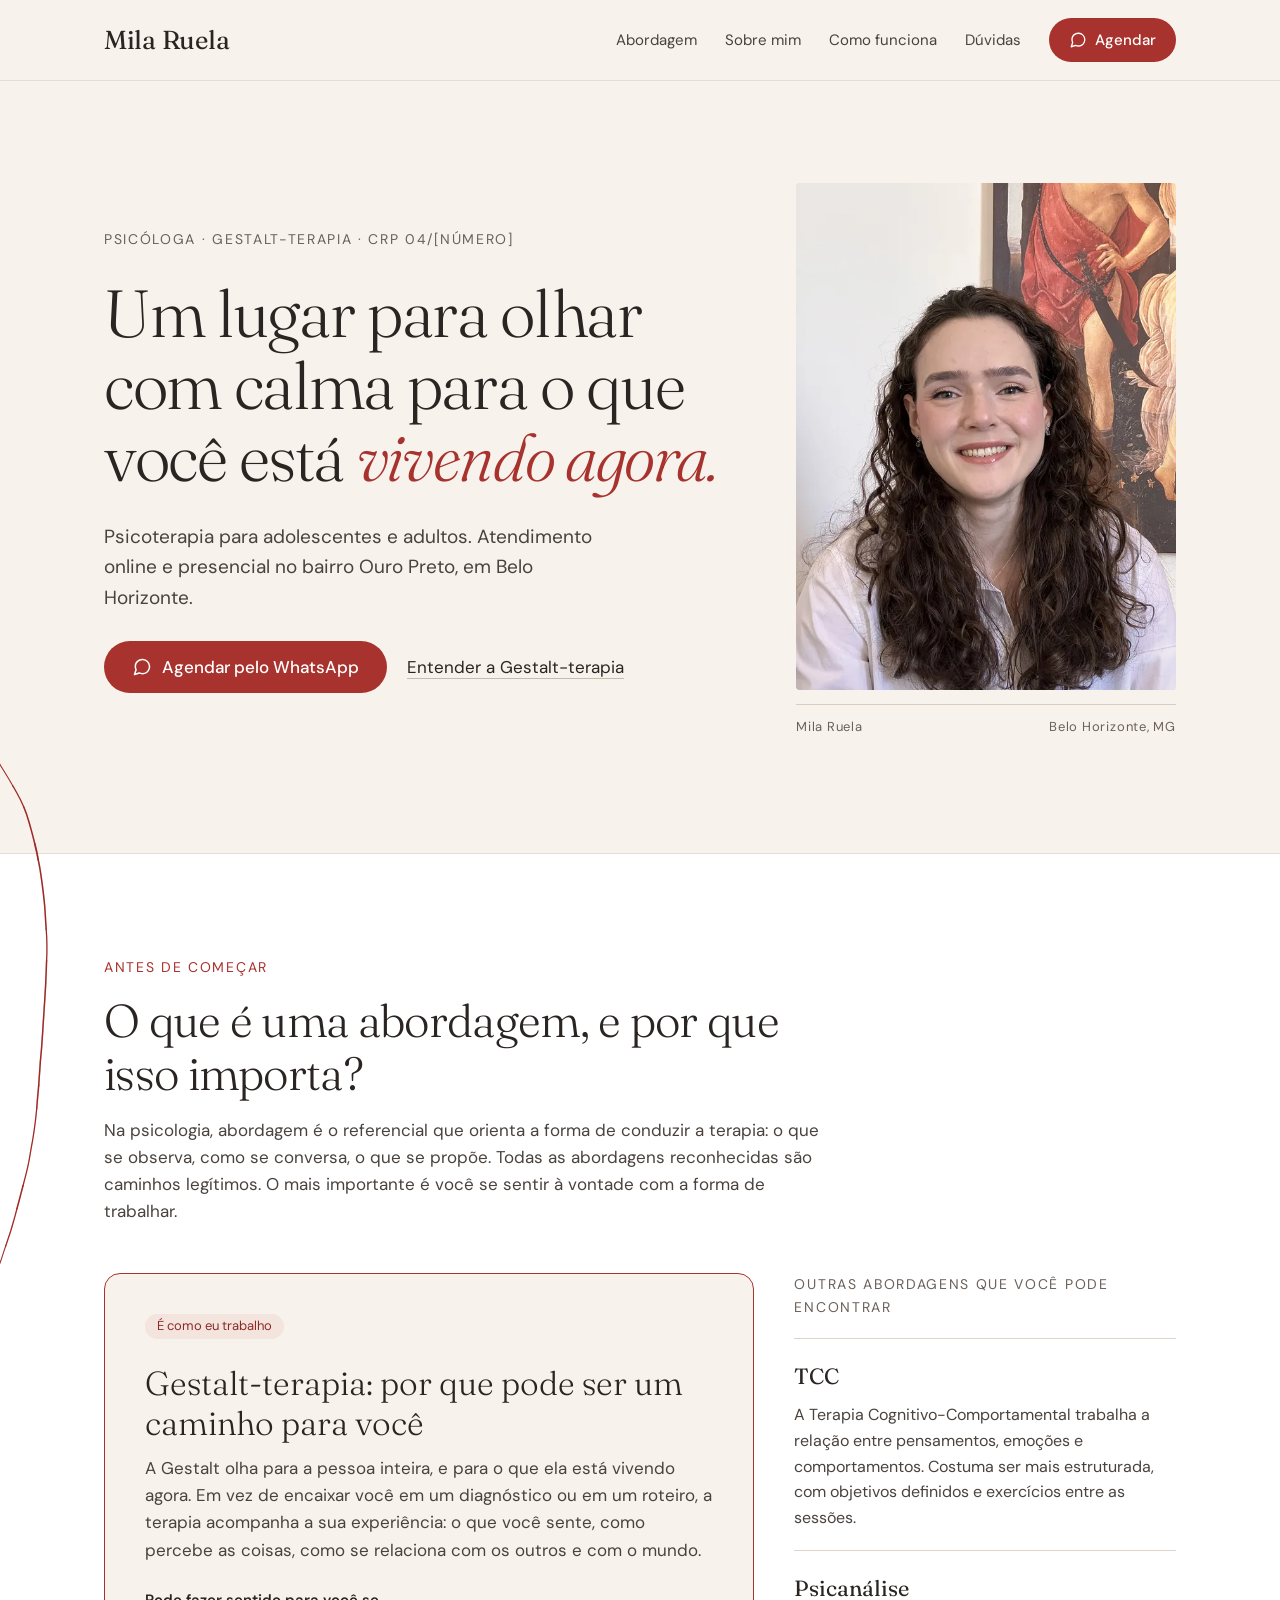
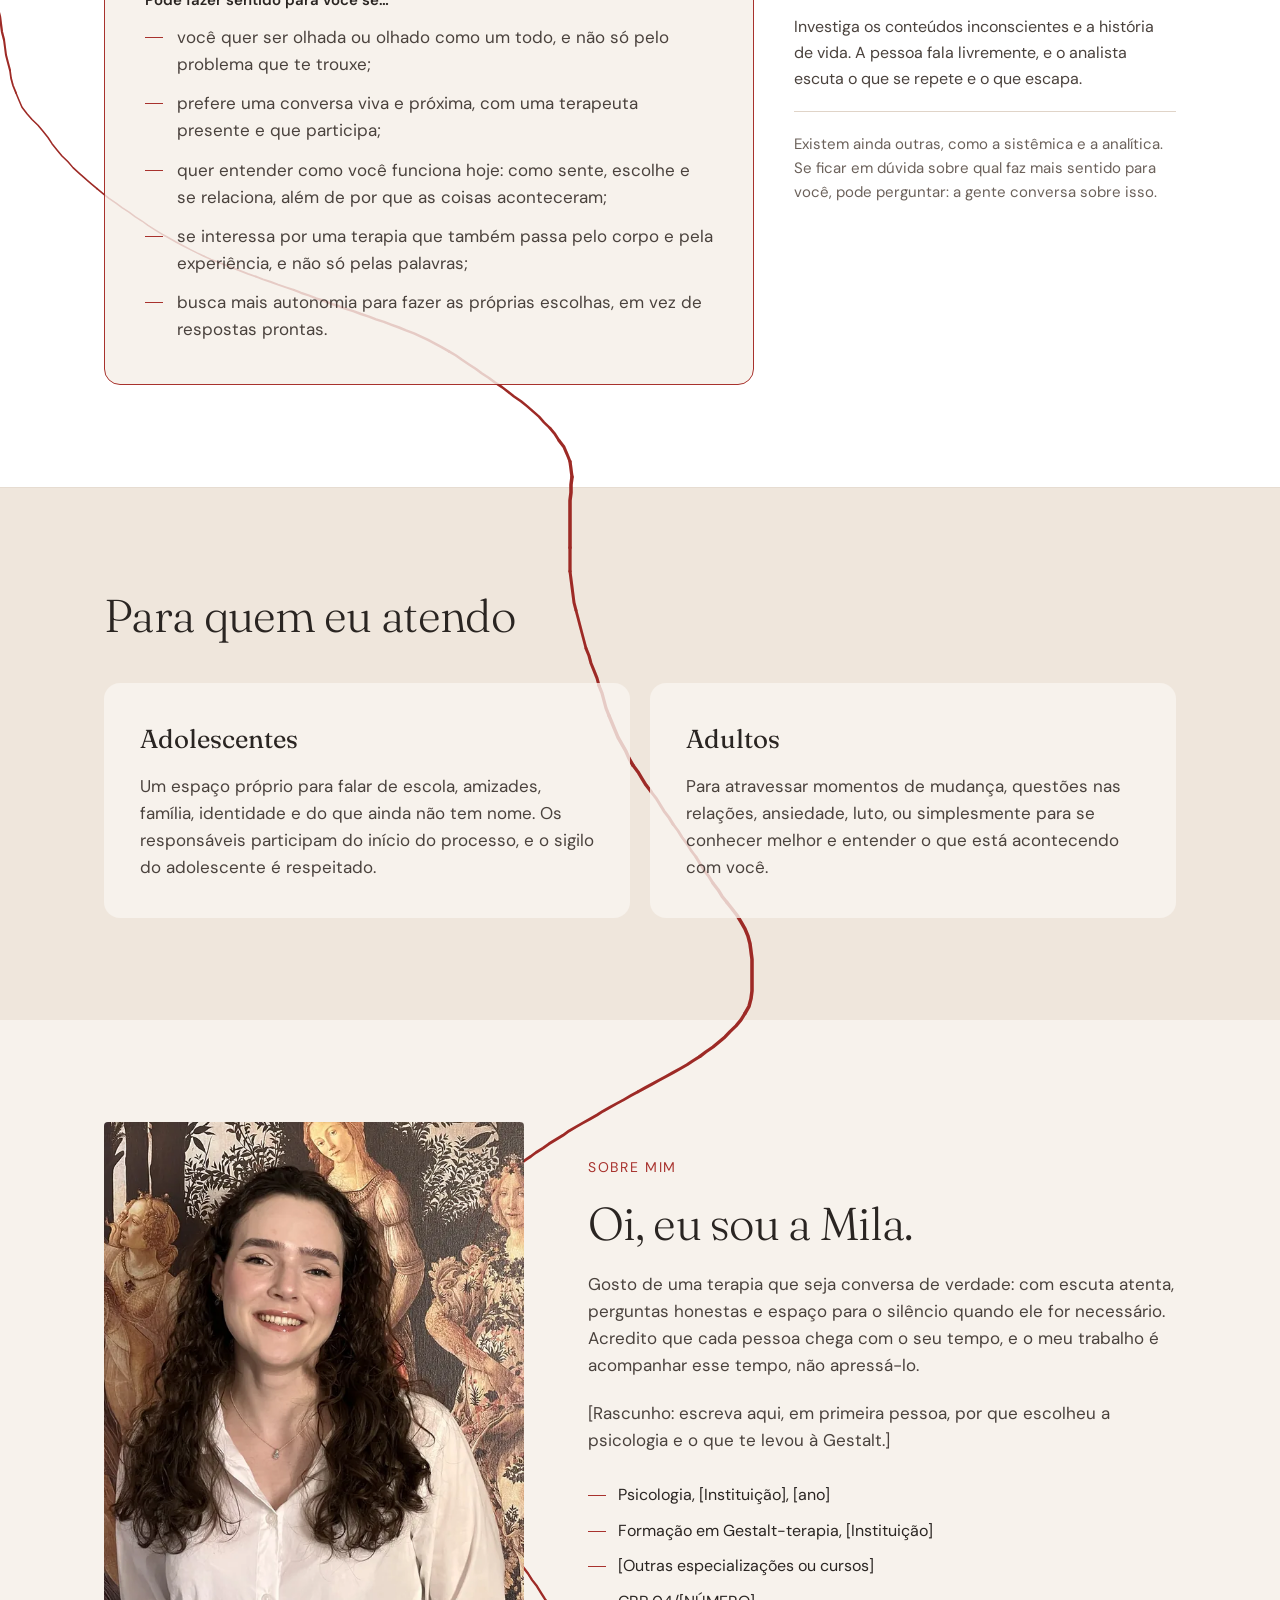
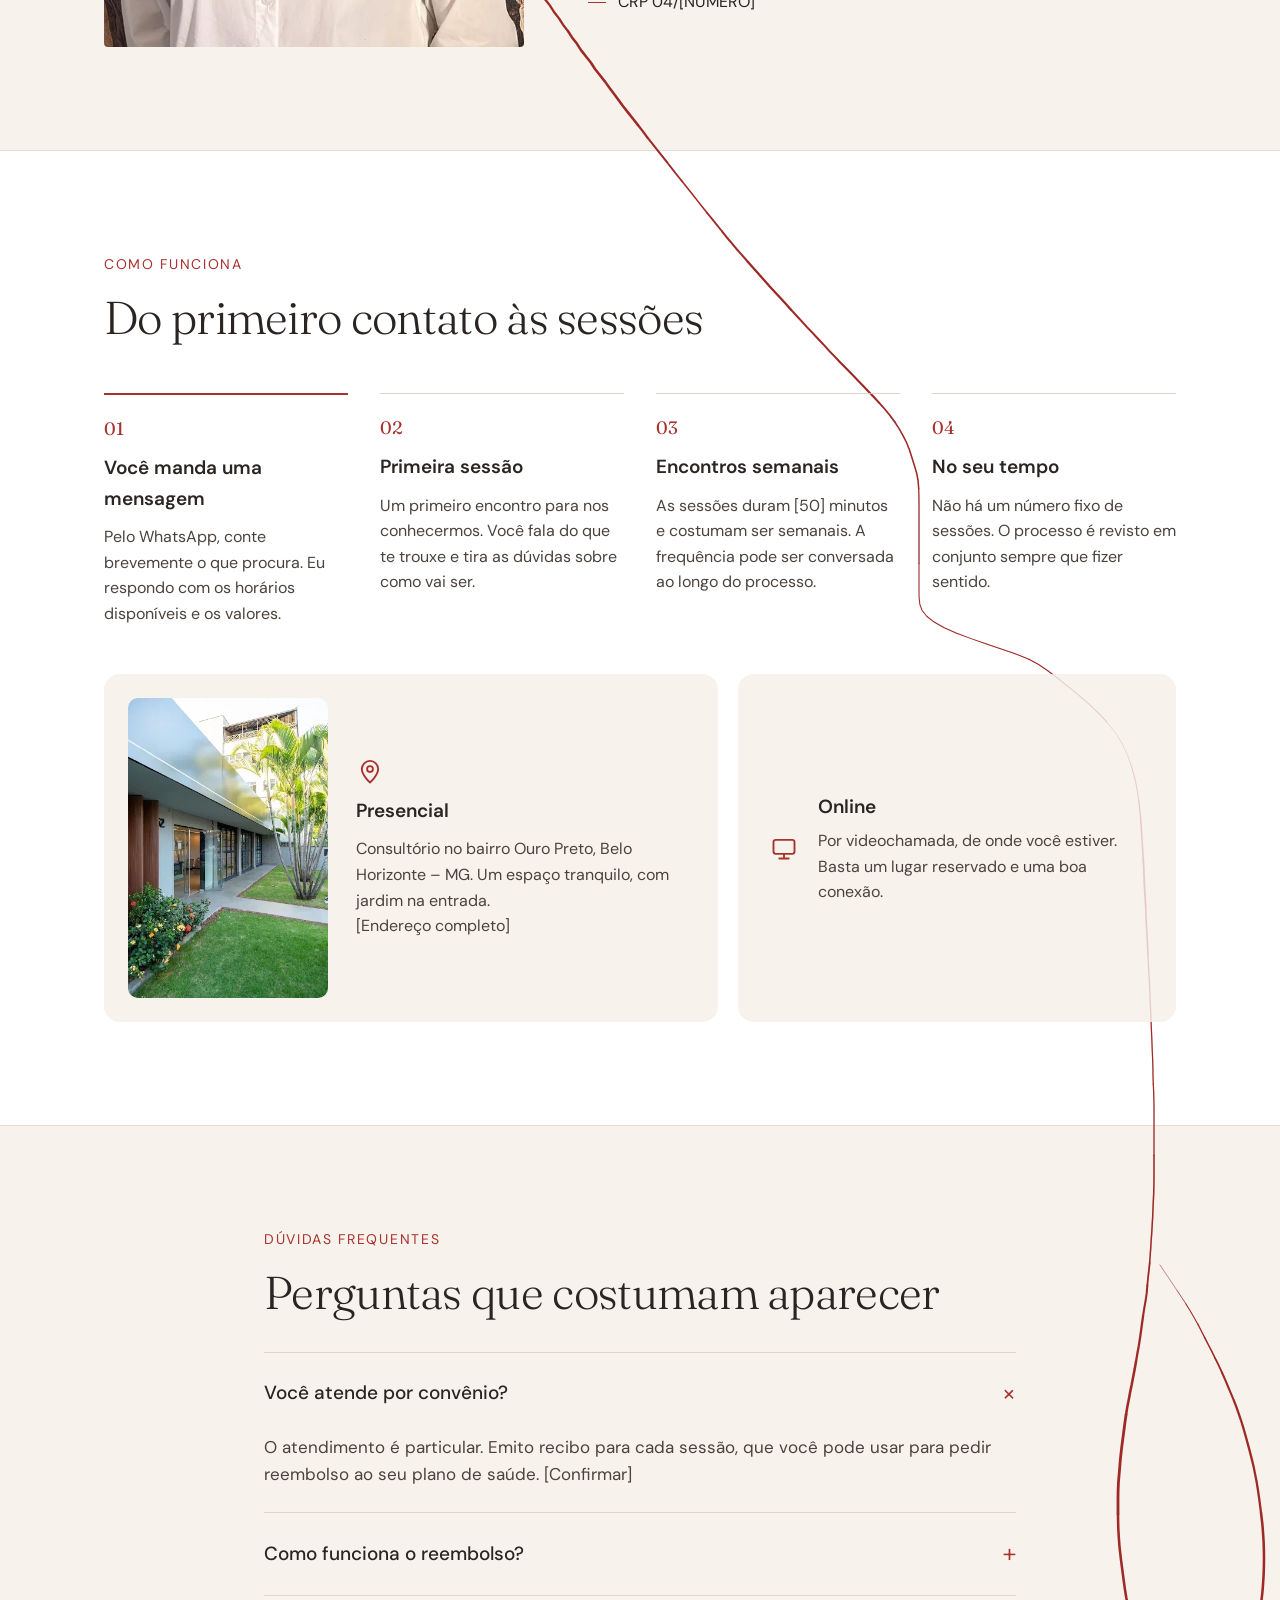
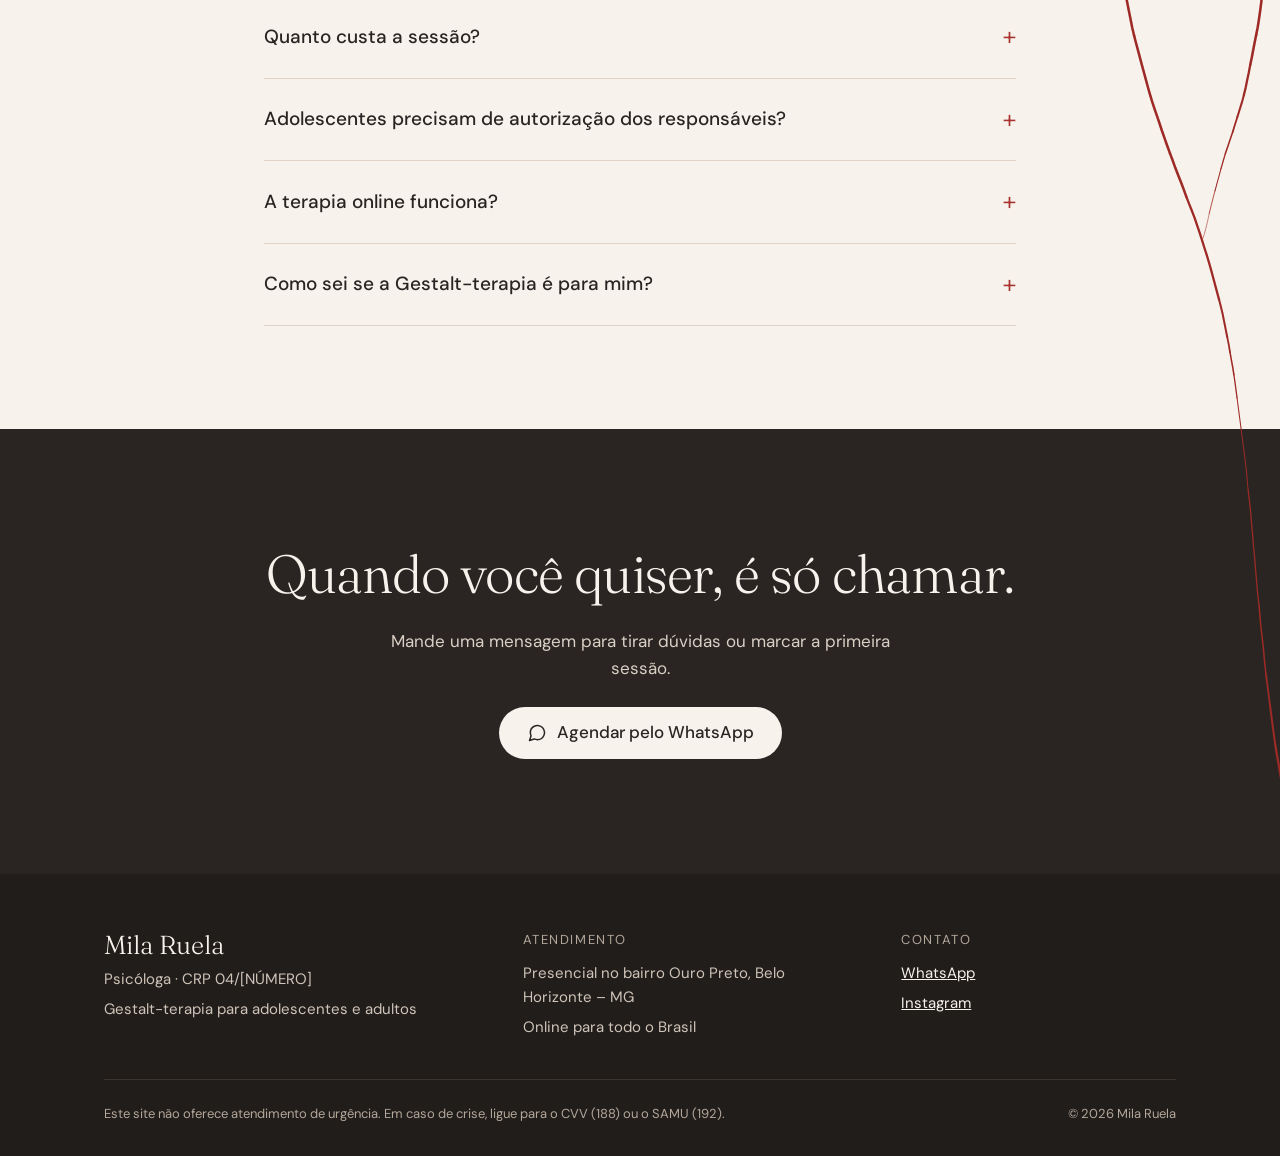
==== index.html @ 0349a8c8 "Site da Mila Ruela: primeira versão Página única estática (HTML, CSS e JS), sem build. A linha verme" ====
<!doctype html>
<html lang="pt-BR">
<head>
  <meta charset="utf-8">
  <meta name="viewport" content="width=device-width, initial-scale=1">
  <title>Mila Ruela · Psicóloga em Belo Horizonte · Gestalt-terapia</title>
  <meta name="description" content="Psicoterapia em Gestalt-terapia para adolescentes e adultos. Atendimento online e presencial no bairro Ouro Preto, em Belo Horizonte.">
  <meta name="theme-color" content="#F7F2EC">
  <!-- Troque pelo domínio definitivo quando ele existir -->
  <link rel="canonical" href="https://SEU-DOMINIO/">

  <meta property="og:type" content="website">
  <meta property="og:locale" content="pt_BR">
  <meta property="og:title" content="Mila Ruela · Psicóloga · Gestalt-terapia">
  <meta property="og:description" content="Psicoterapia para adolescentes e adultos. Online e presencial no Ouro Preto, Belo Horizonte.">
  <meta property="og:image" content="img/og.jpg">
  <meta name="twitter:card" content="summary_large_image">

  <link rel="icon" href="img/favicon.svg" type="image/svg+xml">
  <link rel="apple-touch-icon" href="img/apple-touch-icon.png">
  <link rel="preload" href="fontes/fraunces.woff2" as="font" type="font/woff2" crossorigin>
  <link rel="preload" href="fontes/dm-sans.woff2" as="font" type="font/woff2" crossorigin>
  <link rel="stylesheet" href="css/estilo.css">

  <script type="application/ld+json">
  {
    "@context": "https://schema.org",
    "@type": "ProfessionalService",
    "name": "Mila Ruela · Psicóloga",
    "description": "Psicoterapia em Gestalt-terapia para adolescentes e adultos, online e presencial.",
    "areaServed": "Brasil",
    "address": {
      "@type": "PostalAddress",
      "addressLocality": "Belo Horizonte",
      "addressRegion": "MG",
      "addressCountry": "BR"
    }
  }
  </script>
</head>
<body>
<a class="pular" href="#conteudo">Pular para o conteúdo</a>

<div class="pagina" id="pagina">

  <!-- A linha vermelha é desenhada aqui pelo js/linha.js -->
  <svg class="rio rio--a" aria-hidden="true" focusable="false"></svg>
  <svg class="rio rio--b" aria-hidden="true" focusable="false"></svg>

  <!-- ===== Cabeçalho ===== -->
  <header class="cabecalho">
    <div class="container">
      <a class="marca" href="#inicio">Mila Ruela</a>
      <nav class="menu" aria-label="Principal">
        <a href="#abordagem">Abordagem</a>
        <a href="#sobre">Sobre mim</a>
        <a href="#como-funciona">Como funciona</a>
        <a href="#duvidas">Dúvidas</a>
        <a class="botao botao--pequeno" href="https://wa.me/55XXXXXXXXXXX?text=Ol%C3%A1%2C%20Mila!%20Vi%20seu%20site%20e%20gostaria%20de%20saber%20sobre%20hor%C3%A1rios." target="_blank" rel="noopener">
          <svg width="18" height="18" viewBox="0 0 24 24" fill="none" stroke="currentColor" stroke-width="1.8" stroke-linecap="round" stroke-linejoin="round" aria-hidden="true"><path d="M21 11.5a8.4 8.4 0 0 1-.9 3.8 8.5 8.5 0 0 1-7.6 4.7 8.4 8.4 0 0 1-3.8-.9L3 21l1.9-5.7a8.4 8.4 0 0 1-.9-3.8 8.5 8.5 0 0 1 4.7-7.6 8.4 8.4 0 0 1 3.8-.9h.5a8.5 8.5 0 0 1 8 8v.5z"/></svg>
          Agendar
        </a>
      </nav>
    </div>
  </header>

  <main id="conteudo">

    <!-- ===== Hero ===== -->
    <section class="hero" id="inicio">
      <div class="container">
        <div class="hero__texto">
          <p class="hero__olho">Psicóloga · Gestalt-terapia · CRP 04/[NÚMERO]</p>
          <h1>Um lugar para olhar com calma para o que você está <em>vivendo agora.</em></h1>
          <p class="hero__sub">Psicoterapia para adolescentes e adultos. Atendimento online e presencial no bairro Ouro Preto, em Belo Horizonte.</p>
          <div class="hero__acoes">
            <a class="botao" href="https://wa.me/55XXXXXXXXXXX?text=Ol%C3%A1%2C%20Mila!%20Vi%20seu%20site%20e%20gostaria%20de%20saber%20sobre%20hor%C3%A1rios." target="_blank" rel="noopener">
              <svg width="20" height="20" viewBox="0 0 24 24" fill="none" stroke="currentColor" stroke-width="1.8" stroke-linecap="round" stroke-linejoin="round" aria-hidden="true"><path d="M21 11.5a8.4 8.4 0 0 1-.9 3.8 8.5 8.5 0 0 1-7.6 4.7 8.4 8.4 0 0 1-3.8-.9L3 21l1.9-5.7a8.4 8.4 0 0 1-.9-3.8 8.5 8.5 0 0 1 4.7-7.6 8.4 8.4 0 0 1 3.8-.9h.5a8.5 8.5 0 0 1 8 8v.5z"/></svg>
              Agendar pelo WhatsApp
            </a>
            <a class="link-sublinhado" href="#abordagem">Entender a Gestalt-terapia</a>
          </div>
        </div>
        <figure class="hero__foto">
          <picture>
            <source type="image/webp" srcset="img/mila-retrato-600.webp 600w, img/mila-retrato-1000.webp 1000w" sizes="(max-width: 700px) 90vw, 380px">
            <img src="img/mila-retrato-600.jpg" srcset="img/mila-retrato-600.jpg 600w, img/mila-retrato-1000.jpg 1000w" sizes="(max-width: 700px) 90vw, 380px" width="600" height="800" alt="Retrato de Mila Ruela, psicóloga, sorrindo, de camisa branca" fetchpriority="high">
          </picture>
          <figcaption><span>Mila Ruela</span><span>Belo Horizonte, MG</span></figcaption>
        </figure>
      </div>
    </section>

    <!-- ===== Abordagem ===== -->
    <section class="secao secao--branca abordagem" id="abordagem">
      <div class="container">
        <div class="cabeca-secao">
          <p class="sobretitulo">Antes de começar</p>
          <h2 class="titulo-2">O que é uma abordagem, e por que isso importa?</h2>
          <p class="texto">Na psicologia, abordagem é o referencial que orienta a forma de conduzir a terapia: o que se observa, como se conversa, o que se propõe. Todas as abordagens reconhecidas são caminhos legítimos. O mais importante é você se sentir à vontade com a forma de trabalhar.</p>
        </div>
        <div class="abordagem__colunas">
          <article class="destaque">
            <p class="selo">É como eu trabalho</p>
            <div class="destaque__bloco">
              <h3>Gestalt-terapia: por que pode ser um caminho para você</h3>
              <p class="texto">A Gestalt olha para a pessoa inteira, e para o que ela está vivendo agora. Em vez de encaixar você em um diagnóstico ou em um roteiro, a terapia acompanha a sua experiência: o que você sente, como percebe as coisas, como se relaciona com os outros e com o mundo.</p>
            </div>
            <div class="destaque__bloco">
              <p class="destaque__lead">Pode fazer sentido para você se…</p>
              <ul class="lista-traco">
                <li>você quer ser olhada ou olhado como um todo, e não só pelo problema que te trouxe;</li>
                <li>prefere uma conversa viva e próxima, com uma terapeuta presente e que participa;</li>
                <li>quer entender como você funciona hoje: como sente, escolhe e se relaciona, além de por que as coisas aconteceram;</li>
                <li>se interessa por uma terapia que também passa pelo corpo e pela experiência, e não só pelas palavras;</li>
                <li>busca mais autonomia para fazer as próprias escolhas, em vez de respostas prontas.</li>
              </ul>
            </div>
          </article>
          <div class="outras">
            <p class="sobretitulo sobretitulo--neutro">Outras abordagens que você pode encontrar</p>
            <div class="outras__item">
              <h3>TCC</h3>
              <p>A Terapia Cognitivo-Comportamental trabalha a relação entre pensamentos, emoções e comportamentos. Costuma ser mais estruturada, com objetivos definidos e exercícios entre as sessões.</p>
            </div>
            <div class="outras__item">
              <h3>Psicanálise</h3>
              <p>Investiga os conteúdos inconscientes e a história de vida. A pessoa fala livremente, e o analista escuta o que se repete e o que escapa.</p>
            </div>
            <p class="outras__nota">Existem ainda outras, como a sistêmica e a analítica. Se ficar em dúvida sobre qual faz mais sentido para você, pode perguntar: a gente conversa sobre isso.</p>
          </div>
        </div>
      </div>
    </section>

    <!-- ===== Para quem ===== -->
    <section class="secao--areia para-quem" id="para-quem">
      <div class="container">
        <h2 class="titulo-2">Para quem eu atendo</h2>
        <div class="cartoes">
          <div class="cartao">
            <h3>Adolescentes</h3>
            <p class="texto">Um espaço próprio para falar de escola, amizades, família, identidade e do que ainda não tem nome. Os responsáveis participam do início do processo, e o sigilo do adolescente é respeitado.</p>
          </div>
          <div class="cartao">
            <h3>Adultos</h3>
            <p class="texto">Para atravessar momentos de mudança, questões nas relações, ansiedade, luto, ou simplesmente para se conhecer melhor e entender o que está acontecendo com você.</p>
          </div>
        </div>
      </div>
    </section>

    <!-- ===== Sobre mim ===== -->
    <section class="secao sobre" id="sobre">
      <div class="container">
        <figure class="sobre__foto">
          <picture>
            <source type="image/webp" srcset="img/mila-consultorio-600.webp 600w, img/mila-consultorio-1000.webp 1000w" sizes="(max-width: 700px) 90vw, 420px">
            <img src="img/mila-consultorio-600.jpg" srcset="img/mila-consultorio-600.jpg 600w, img/mila-consultorio-1000.jpg 1000w" sizes="(max-width: 700px) 90vw, 420px" width="600" height="750" loading="lazy" alt="Mila Ruela sorrindo, de camisa branca, diante de uma reprodução da Primavera, de Botticelli">
          </picture>
        </figure>
        <div class="sobre__texto">
          <p class="sobretitulo">Sobre mim</p>
          <h2 class="titulo-2">Oi, eu sou a Mila.</h2>
          <p class="texto">Gosto de uma terapia que seja conversa de verdade: com escuta atenta, perguntas honestas e espaço para o silêncio quando ele for necessário. Acredito que cada pessoa chega com o seu tempo, e o meu trabalho é acompanhar esse tempo, não apressá-lo.</p>
          <p class="texto">[Rascunho: escreva aqui, em primeira pessoa, por que escolheu a psicologia e o que te levou à Gestalt.]</p>
          <ul class="lista-traco lista-traco--compacta">
            <li>Psicologia, [Instituição], [ano]</li>
            <li>Formação em Gestalt-terapia, [Instituição]</li>
            <li>[Outras especializações ou cursos]</li>
            <li>CRP 04/[NÚMERO]</li>
          </ul>
        </div>
      </div>
    </section>

    <!-- ===== Como funciona ===== -->
    <section class="secao secao--branca como" id="como-funciona">
      <div class="container">
        <div class="cabeca-secao">
          <p class="sobretitulo">Como funciona</p>
          <h2 class="titulo-2">Do primeiro contato às sessões</h2>
        </div>
        <ol class="passos">
          <li class="passo">
            <span class="passo__numero" aria-hidden="true">01</span>
            <h3>Você manda uma mensagem</h3>
            <p>Pelo WhatsApp, conte brevemente o que procura. Eu respondo com os horários disponíveis e os valores.</p>
          </li>
          <li class="passo">
            <span class="passo__numero" aria-hidden="true">02</span>
            <h3>Primeira sessão</h3>
            <p>Um primeiro encontro para nos conhecermos. Você fala do que te trouxe e tira as dúvidas sobre como vai ser.</p>
          </li>
          <li class="passo">
            <span class="passo__numero" aria-hidden="true">03</span>
            <h3>Encontros semanais</h3>
            <p>As sessões duram [50] minutos e costumam ser semanais. A frequência pode ser conversada ao longo do processo.</p>
          </li>
          <li class="passo">
            <span class="passo__numero" aria-hidden="true">04</span>
            <h3>No seu tempo</h3>
            <p>Não há um número fixo de sessões. O processo é revisto em conjunto sempre que fizer sentido.</p>
          </li>
        </ol>
        <div class="modos">
          <div class="modo modo--presencial">
            <picture>
              <source type="image/webp" srcset="img/clinica-fachada-340.webp">
              <img class="modo__foto" src="img/clinica-fachada-340.jpg" width="340" height="510" loading="lazy" alt="Fachada do consultório no bairro Ouro Preto, com portas de vidro, jardim e palmeiras">
            </picture>
            <div class="modo__texto">
              <svg width="28" height="28" viewBox="0 0 24 24" fill="none" stroke="#A8322D" stroke-width="1.6" stroke-linecap="round" stroke-linejoin="round" aria-hidden="true"><path d="M12 21s-7-6.2-7-11.5A7 7 0 0 1 19 9.5C19 14.8 12 21 12 21z"/><circle cx="12" cy="9.5" r="2.5"/></svg>
              <h3>Presencial</h3>
              <p>Consultório no bairro Ouro Preto, Belo Horizonte – MG. Um espaço tranquilo, com jardim na entrada.<br>[Endereço completo]</p>
            </div>
          </div>
          <div class="modo modo--online">
            <svg width="28" height="28" viewBox="0 0 24 24" fill="none" stroke="#A8322D" stroke-width="1.6" stroke-linecap="round" stroke-linejoin="round" aria-hidden="true"><rect x="3" y="5" width="18" height="12" rx="2"/><path d="M8 21h8M12 17v4"/></svg>
            <div class="modo__texto">
              <h3>Online</h3>
              <p>Por videochamada, de onde você estiver. Basta um lugar reservado e uma boa conexão.</p>
            </div>
          </div>
        </div>
      </div>
    </section>

    <!-- ===== Dúvidas ===== -->
    <section class="secao duvidas" id="duvidas">
      <div class="container">
        <div class="cabeca-secao">
          <p class="sobretitulo">Dúvidas frequentes</p>
          <h2 class="titulo-2">Perguntas que costumam aparecer</h2>
        </div>
        <div class="perguntas">
          <details open>
            <summary>Você atende por convênio?<span class="mais" aria-hidden="true">+</span></summary>
            <p>O atendimento é particular. Emito recibo para cada sessão, que você pode usar para pedir reembolso ao seu plano de saúde. [Confirmar]</p>
          </details>
          <details>
            <summary>Como funciona o reembolso?<span class="mais" aria-hidden="true">+</span></summary>
            <p>Muitos planos reembolsam, total ou parcialmente, sessões de psicoterapia. Com o recibo em mãos, você faz a solicitação direto ao seu plano. Vale consultar antes as regras do seu contrato.</p>
          </details>
          <details>
            <summary>Quanto custa a sessão?<span class="mais" aria-hidden="true">+</span></summary>
            <p>Os valores são informados pelo WhatsApp, junto com os horários disponíveis.</p>
          </details>
          <details>
            <summary>Adolescentes precisam de autorização dos responsáveis?<span class="mais" aria-hidden="true">+</span></summary>
            <p>Sim. O atendimento de menores de 18 anos começa com uma conversa com os responsáveis, que autorizam o processo. Depois disso, o que é falado nas sessões é sigiloso, dentro do que prevê o Código de Ética da profissão.</p>
          </details>
          <details>
            <summary>A terapia online funciona?<span class="mais" aria-hidden="true">+</span></summary>
            <p>A terapia online é regulamentada pelo Conselho Federal de Psicologia e segue as mesmas regras de ética e sigilo do presencial. Muita gente prefere pela praticidade. A escolha é sua.</p>
          </details>
          <details>
            <summary>Como sei se a Gestalt-terapia é para mim?<span class="mais" aria-hidden="true">+</span></summary>
            <p>A melhor forma de saber é experimentando. Na primeira sessão você conhece o jeito de trabalhar e decide, sem compromisso, se quer seguir.</p>
          </details>
        </div>
      </div>
    </section>

    <!-- ===== Chamada final ===== -->
    <section class="chamada" id="contato">
      <div class="container">
        <h2>Quando você quiser, é só chamar.</h2>
        <p>Mande uma mensagem para tirar dúvidas ou marcar a primeira sessão.</p>
        <a class="botao botao--claro" href="https://wa.me/55XXXXXXXXXXX?text=Ol%C3%A1%2C%20Mila!%20Vi%20seu%20site%20e%20gostaria%20de%20saber%20sobre%20hor%C3%A1rios." target="_blank" rel="noopener">
          <svg width="20" height="20" viewBox="0 0 24 24" fill="none" stroke="currentColor" stroke-width="1.8" stroke-linecap="round" stroke-linejoin="round" aria-hidden="true"><path d="M21 11.5a8.4 8.4 0 0 1-.9 3.8 8.5 8.5 0 0 1-7.6 4.7 8.4 8.4 0 0 1-3.8-.9L3 21l1.9-5.7a8.4 8.4 0 0 1-.9-3.8 8.5 8.5 0 0 1 4.7-7.6 8.4 8.4 0 0 1 3.8-.9h.5a8.5 8.5 0 0 1 8 8v.5z"/></svg>
          Agendar pelo WhatsApp
        </a>
      </div>
    </section>

  </main>

  <!-- ===== Rodapé ===== -->
  <footer class="rodape">
    <div class="container">
      <div class="rodape__colunas">
        <div class="rodape__coluna">
          <p class="rodape__nome">Mila Ruela</p>
          <p>Psicóloga · CRP 04/[NÚMERO]</p>
          <p>Gestalt-terapia para adolescentes e adultos</p>
        </div>
        <div class="rodape__coluna">
          <p class="rodape__rotulo">Atendimento</p>
          <p>Presencial no bairro Ouro Preto, Belo Horizonte – MG</p>
          <p>Online para todo o Brasil</p>
        </div>
        <div class="rodape__coluna">
          <p class="rodape__rotulo">Contato</p>
          <a href="https://wa.me/55XXXXXXXXXXX?text=Ol%C3%A1%2C%20Mila!%20Vi%20seu%20site%20e%20gostaria%20de%20saber%20sobre%20hor%C3%A1rios." target="_blank" rel="noopener">WhatsApp</a>
          <a href="https://instagram.com/[usuario]" target="_blank" rel="noopener">Instagram</a>
        </div>
      </div>
      <div class="rodape__base">
        <p>Este site não oferece atendimento de urgência. Em caso de crise, ligue para o CVV (188) ou o SAMU (192).</p>
        <p>© 2026 Mila Ruela</p>
      </div>
    </div>
  </footer>
</div>

<script src="js/linha.js" defer></script>
</body>
</html>
---- css/estilo.css ----
/* ==========================================================================
   Mila Ruela — Psicóloga
   Estilos do site. As cores e fontes principais ficam nas variáveis abaixo.
   ========================================================================== */

@font-face {
  font-family: "Fraunces";
  src: url("../fontes/fraunces.woff2") format("woff2");
  font-weight: 100 900;
  font-style: normal;
  font-display: swap;
}
@font-face {
  font-family: "Fraunces";
  src: url("../fontes/fraunces-italico.woff2") format("woff2");
  font-weight: 100 900;
  font-style: italic;
  font-display: swap;
}
@font-face {
  font-family: "DM Sans";
  src: url("../fontes/dm-sans.woff2") format("woff2");
  font-weight: 100 1000;
  font-style: normal;
  font-display: swap;
}

:root {
  --linho: #F7F2EC;      /* fundo principal */
  --areia: #EFE6DC;      /* fundo de seção alternativo */
  --branco: #FFFFFF;
  --tinta: #2A2522;      /* texto principal e seção escura */
  --tinta-2: #4A423D;    /* texto de parágrafo */
  --tinta-3: #6B615A;    /* texto secundário */
  --vermelho: #A8322D;   /* a linha vermelha e os botões */
  --vermelho-escuro: #8E2A26;
  --rosa: #F3E4DD;
  --fio: #E0D4C8;        /* linhas finas de divisão */
  --borda: #E6DCD1;
  --rodape: #211D1A;

  --serifa: "Fraunces", Georgia, serif;
  --sans: "DM Sans", system-ui, -apple-system, "Segoe UI", sans-serif;
  --largura: 1200px;
  --margem: clamp(20px, 5vw, 64px);
}

*, *::before, *::after { box-sizing: border-box; }

html { scroll-behavior: smooth; -webkit-text-size-adjust: 100%; }
@media (prefers-reduced-motion: reduce) { html { scroll-behavior: auto; } }

body {
  margin: 0;
  background: var(--linho);
  color: var(--tinta);
  font-family: var(--sans);
  font-size: 17px;
  line-height: 1.6;
  -webkit-font-smoothing: antialiased;
}

img { display: block; max-width: 100%; height: auto; }
a { color: var(--vermelho-escuro); }
a:hover { color: #6E1F1C; }
a:focus-visible, summary:focus-visible, button:focus-visible {
  outline: 2px solid var(--vermelho-escuro);
  outline-offset: 3px;
  border-radius: 6px;
}

.pular {
  position: absolute; left: 12px; top: -60px; z-index: 10;
  padding: 10px 16px; border-radius: 8px;
  background: var(--tinta); color: var(--linho); text-decoration: none;
}
.pular:focus { top: 12px; color: var(--linho); }

/* ---------- Estrutura geral ---------- */

.pagina { position: relative; overflow: hidden; }

.container {
  position: relative; z-index: 2;
  max-width: var(--largura);
  margin: 0 auto;
  padding-left: var(--margem);
  padding-right: var(--margem);
}

.secao { padding-top: clamp(64px, 8vw, 112px); padding-bottom: clamp(64px, 8vw, 112px); }
.secao--branca { background: var(--branco); border-top: 1px solid var(--borda); border-bottom: 1px solid var(--borda); }
.secao--areia { background: var(--areia); }
.secao--areia .container { padding-top: 0; }

.sobretitulo {
  margin: 0;
  font-size: 14px;
  letter-spacing: 0.12em;
  text-transform: uppercase;
  color: var(--vermelho);
}
.sobretitulo--neutro { color: var(--tinta-3); }

h1, h2, h3 { margin: 0; }
.titulo-2 {
  font-family: var(--serifa);
  font-weight: 300;
  font-size: clamp(32px, 3.6vw, 46px);
  line-height: 1.15;
  letter-spacing: -0.015em;
}
p { margin: 0; }
.texto { color: var(--tinta-2); }

.cabeca-secao { display: flex; flex-direction: column; gap: 16px; max-width: 720px; }

/* ---------- Botões ---------- */

.botao {
  display: inline-flex; align-items: center; gap: 10px;
  min-height: 52px; padding: 0 28px;
  border-radius: 999px;
  background: var(--vermelho); color: #FFFFFF;
  font-weight: 500; font-size: 17px;
  text-decoration: none;
  transition: background-color .2s ease;
}
.botao:hover { background: var(--vermelho-escuro); color: #FFFFFF; }
.botao svg { flex: none; }
.botao--pequeno { min-height: 44px; padding: 0 20px; font-size: 15px; gap: 8px; }
.botao--claro { background: var(--linho); color: var(--tinta); }
.botao--claro:hover { background: #FFFFFF; color: var(--tinta); }

.link-sublinhado {
  display: inline-flex; align-items: center; min-height: 44px;
  color: var(--tinta);
  text-decoration: underline; text-underline-offset: 5px; text-decoration-color: #C9B9AC;
}
.link-sublinhado:hover { color: var(--tinta); text-decoration-color: var(--vermelho); }

/* ---------- Cabeçalho ---------- */

.cabecalho { border-bottom: 1px solid var(--borda); }
.cabecalho .container {
  display: flex; flex-wrap: wrap; align-items: center; justify-content: space-between;
  gap: 16px 32px; padding-top: 18px; padding-bottom: 18px;
}
.marca {
  font-family: var(--serifa); font-size: 26px; font-weight: 400;
  letter-spacing: -0.01em; line-height: 1.1;
  color: var(--tinta); text-decoration: none;
}
.marca:hover { color: var(--tinta); }
.menu { display: flex; flex-wrap: wrap; align-items: center; gap: 8px 28px; font-size: 15px; }
.menu a:not(.botao) { color: var(--tinta-2); text-decoration: none; }
.menu a:not(.botao):hover { color: var(--vermelho-escuro); }
@media (max-width: 720px) {
  .menu a:not(.botao) { display: none; }
}

/* ---------- Hero ---------- */

.hero .container {
  display: flex; flex-wrap: wrap; align-items: center; gap: 56px;
  padding-top: clamp(56px, 8vw, 112px); padding-bottom: clamp(72px, 9vw, 128px);
}
.hero__texto { flex: 1 1 480px; min-width: 0; display: flex; flex-direction: column; gap: 28px; }
.hero__olho { margin: 0; font-size: 14px; letter-spacing: 0.12em; text-transform: uppercase; color: var(--tinta-3); }
.hero h1 {
  font-family: var(--serifa); font-weight: 300;
  font-size: clamp(40px, 5.2vw, 68px); line-height: 1.08; letter-spacing: -0.02em;
}
.hero h1 em { font-style: italic; color: var(--vermelho); }
.hero__sub { max-width: 520px; font-size: 19px; color: var(--tinta-2); }
.hero__acoes { display: flex; flex-wrap: wrap; gap: 12px 20px; align-items: center; }
.hero__foto { flex: 0 1 380px; min-width: 260px; margin: 0; display: flex; flex-direction: column; gap: 14px; }
.hero__foto img { width: 100%; aspect-ratio: 3 / 4; object-fit: cover; object-position: 50% 30%; border-radius: 4px; background: #E9DED3; }
.hero__foto figcaption {
  display: flex; justify-content: space-between; gap: 12px;
  padding-top: 12px; border-top: 1px solid #D9CBBE;
  font-size: 13px; letter-spacing: 0.06em; color: var(--tinta-3);
}

/* ---------- Abordagem ---------- */

.abordagem .container { display: flex; flex-direction: column; gap: 48px; }
.abordagem__colunas { display: flex; flex-wrap: wrap; align-items: flex-start; gap: 40px; }
.destaque {
  flex: 1.6 1 520px; min-width: 0;
  display: flex; flex-direction: column; gap: 24px;
  padding: clamp(28px, 4vw, 40px);
  border-radius: 16px; background: var(--linho); border: 1px solid var(--vermelho);
}
.selo {
  align-self: flex-start; margin: 0;
  font-size: 13px; padding: 2px 12px; border-radius: 999px;
  background: var(--rosa); color: var(--vermelho-escuro);
}
.destaque h3 { font-family: var(--serifa); font-weight: 300; font-size: clamp(28px, 2.6vw, 34px); line-height: 1.2; }
.destaque__bloco { display: flex; flex-direction: column; gap: 12px; }
.destaque__lead { font-size: 15px; font-weight: 600; color: var(--tinta); }

.lista-traco { margin: 0; padding: 0; list-style: none; display: flex; flex-direction: column; gap: 12px; color: var(--tinta-2); }
.lista-traco li { display: flex; gap: 14px; align-items: baseline; }
.lista-traco li::before {
  content: ""; width: 18px; height: 1px; flex: none;
  background: var(--vermelho); transform: translateY(-5px);
}
.lista-traco--compacta { gap: 10px; font-size: 16px; color: var(--tinta); }
.lista-traco--compacta li { gap: 12px; }
.lista-traco--compacta li::before { transform: translateY(-4px); }

.outras { flex: 1 1 300px; min-width: 0; display: flex; flex-direction: column; gap: 20px; }
.outras__item { display: flex; flex-direction: column; gap: 8px; padding-top: 20px; border-top: 1px solid var(--fio); }
.outras__item h3 { font-family: var(--serifa); font-weight: 400; font-size: 22px; }
.outras__item p { font-size: 16px; color: var(--tinta-2); }
.outras__nota { padding-top: 20px; border-top: 1px solid var(--fio); font-size: 15px; color: var(--tinta-3); }

/* ---------- Para quem ---------- */

.para-quem { padding-top: clamp(64px, 8vw, 104px); padding-bottom: clamp(64px, 8vw, 104px); }
.para-quem .container { display: flex; flex-direction: column; gap: 40px; }
.cartoes { display: flex; flex-wrap: wrap; gap: 20px; }
.cartao {
  flex: 1 1 380px; min-width: 0;
  display: flex; flex-direction: column; gap: 12px;
  padding: clamp(28px, 3.5vw, 36px);
  border-radius: 16px; background: var(--linho);
}
.cartao h3 { font-family: var(--serifa); font-weight: 400; font-size: 26px; }

/* ---------- Sobre mim ---------- */

.sobre .container { display: flex; flex-wrap: wrap; align-items: center; gap: 64px; }
.sobre__foto { flex: 0 1 420px; min-width: 260px; margin: 0; }
.sobre__foto img { width: 100%; aspect-ratio: 4 / 5; object-fit: cover; border-radius: 4px; background: #E9DED3; }
.sobre__texto { flex: 1 1 440px; min-width: 0; display: flex; flex-direction: column; gap: 20px; }
.sobre__texto .lista-traco { margin-top: 8px; }

/* ---------- Como funciona ---------- */

.como .container { display: flex; flex-direction: column; gap: 48px; }
.passos { margin: 0; padding: 0; list-style: none; display: flex; flex-wrap: wrap; gap: 32px; }
.passo {
  flex: 1 1 220px; min-width: 0;
  display: flex; flex-direction: column; gap: 10px;
  padding-top: 20px; border-top: 1px solid var(--fio);
}
.passo:first-child { border-top: 2px solid var(--vermelho); }
.passo__numero { font-family: var(--serifa); font-size: 18px; color: var(--vermelho); }
.passo h3 { font-size: 19px; font-weight: 600; }
.passo p { color: var(--tinta-2); font-size: 16px; }

.modos { display: flex; flex-wrap: wrap; gap: 20px; }
.modo {
  min-width: 0; display: flex; align-items: center; gap: 20px;
  padding: 32px; border-radius: 16px; background: var(--linho);
}
.modo--presencial { flex: 1.3 1 460px; flex-wrap: wrap; gap: 28px; padding: 24px; }
.modo--online { flex: 1 1 320px; }
.modo__foto { flex: 0 0 200px; width: 200px; aspect-ratio: 2 / 3; object-fit: cover; border-radius: 10px; background: #E9DED3; }
.modo__texto { flex: 1 1 200px; min-width: 0; display: flex; flex-direction: column; gap: 10px; }
.modo--online .modo__texto { gap: 6px; }
.modo h3 { font-size: 19px; font-weight: 600; }
.modo p { color: var(--tinta-2); font-size: 16px; }
.modo svg { flex: none; }

/* ---------- Dúvidas ---------- */

.duvidas .container { max-width: 880px; display: flex; flex-direction: column; gap: 32px; }
.perguntas { border-top: 1px solid var(--fio); }
.perguntas details { border-bottom: 1px solid var(--fio); }
.perguntas summary {
  display: flex; justify-content: space-between; align-items: center; gap: 16px;
  min-height: 44px; padding: 20px 0;
  font-size: 19px; font-weight: 500;
  list-style: none; cursor: pointer;
}
.perguntas summary::-webkit-details-marker { display: none; }
.perguntas summary .mais { font-size: 26px; font-weight: 300; color: var(--vermelho); transition: transform .2s ease; flex: none; }
.perguntas details[open] .mais { transform: rotate(45deg); }
.perguntas details p { margin: 0 0 24px; color: var(--tinta-2); }

/* ---------- Chamada final ---------- */

.chamada { background: var(--tinta); color: var(--linho); }
.chamada .container {
  display: flex; flex-direction: column; align-items: center; text-align: center; gap: 24px;
  padding-top: clamp(72px, 9vw, 120px); padding-bottom: clamp(72px, 9vw, 120px);
}
.chamada h2 { font-family: var(--serifa); font-weight: 300; font-size: clamp(34px, 4.2vw, 54px); line-height: 1.12; letter-spacing: -0.015em; }
.chamada p { max-width: 520px; color: #D9CFC5; }

/* ---------- Rodapé ---------- */

.rodape { background: var(--rodape); color: #CFC4B9; font-size: 15px; line-height: 1.6; }
.rodape .container { display: flex; flex-direction: column; gap: 40px; padding-top: 56px; padding-bottom: 32px; }
.rodape__colunas { display: flex; flex-wrap: wrap; gap: 32px 64px; }
.rodape__coluna { min-width: 0; display: flex; flex-direction: column; gap: 6px; }
.rodape__coluna:nth-child(1) { flex: 1 1 260px; }
.rodape__coluna:nth-child(2) { flex: 1 1 220px; }
.rodape__coluna:nth-child(3) { flex: 1 1 180px; }
.rodape__nome { font-family: var(--serifa); font-size: 26px; font-weight: 300; line-height: 1.2; color: var(--linho); }
.rodape__rotulo { margin-bottom: 4px; font-size: 13px; letter-spacing: 0.12em; text-transform: uppercase; color: #B3A79B; }
.rodape a { align-self: flex-start; color: var(--linho); }
.rodape a:hover { color: #FFFFFF; }
.rodape__base {
  display: flex; flex-wrap: wrap; justify-content: space-between; gap: 12px 32px;
  padding-top: 24px; border-top: 1px solid #3A332E;
  font-size: 13px; color: #B3A79B;
}
.rodape__base p:first-child { max-width: 640px; }

/* ---------- A linha vermelha ---------- */
/* Desenhada pelo js/linha.js. A camada A fica atrás do conteúdo;
   a camada B repete o traço por cima, bem transparente, para aparecer de leve sobre fotos e cartões. */

.rio { position: absolute; inset: 0; width: 100%; height: 100%; overflow: visible; pointer-events: none; }
.rio path { fill: none; stroke: var(--vermelho); stroke-linecap: round; stroke-linejoin: round; }
.rio--a { z-index: 1; }
.rio--b { z-index: 3; opacity: .2; mix-blend-mode: multiply; }
@media (max-width: 1000px) {
  .rio--a { opacity: .55; }
  .rio--b { opacity: .12; }
}
@keyframes rio-revela { from { clip-path: inset(0 0 88% 0); } to { clip-path: inset(0 0 0 0); } }
@media (prefers-reduced-motion: no-preference) {
  @supports (animation-timeline: scroll()) {
    .rio { animation: rio-revela linear both; animation-timeline: scroll(root); }
  }
}
@media print { .rio { display: none; } }
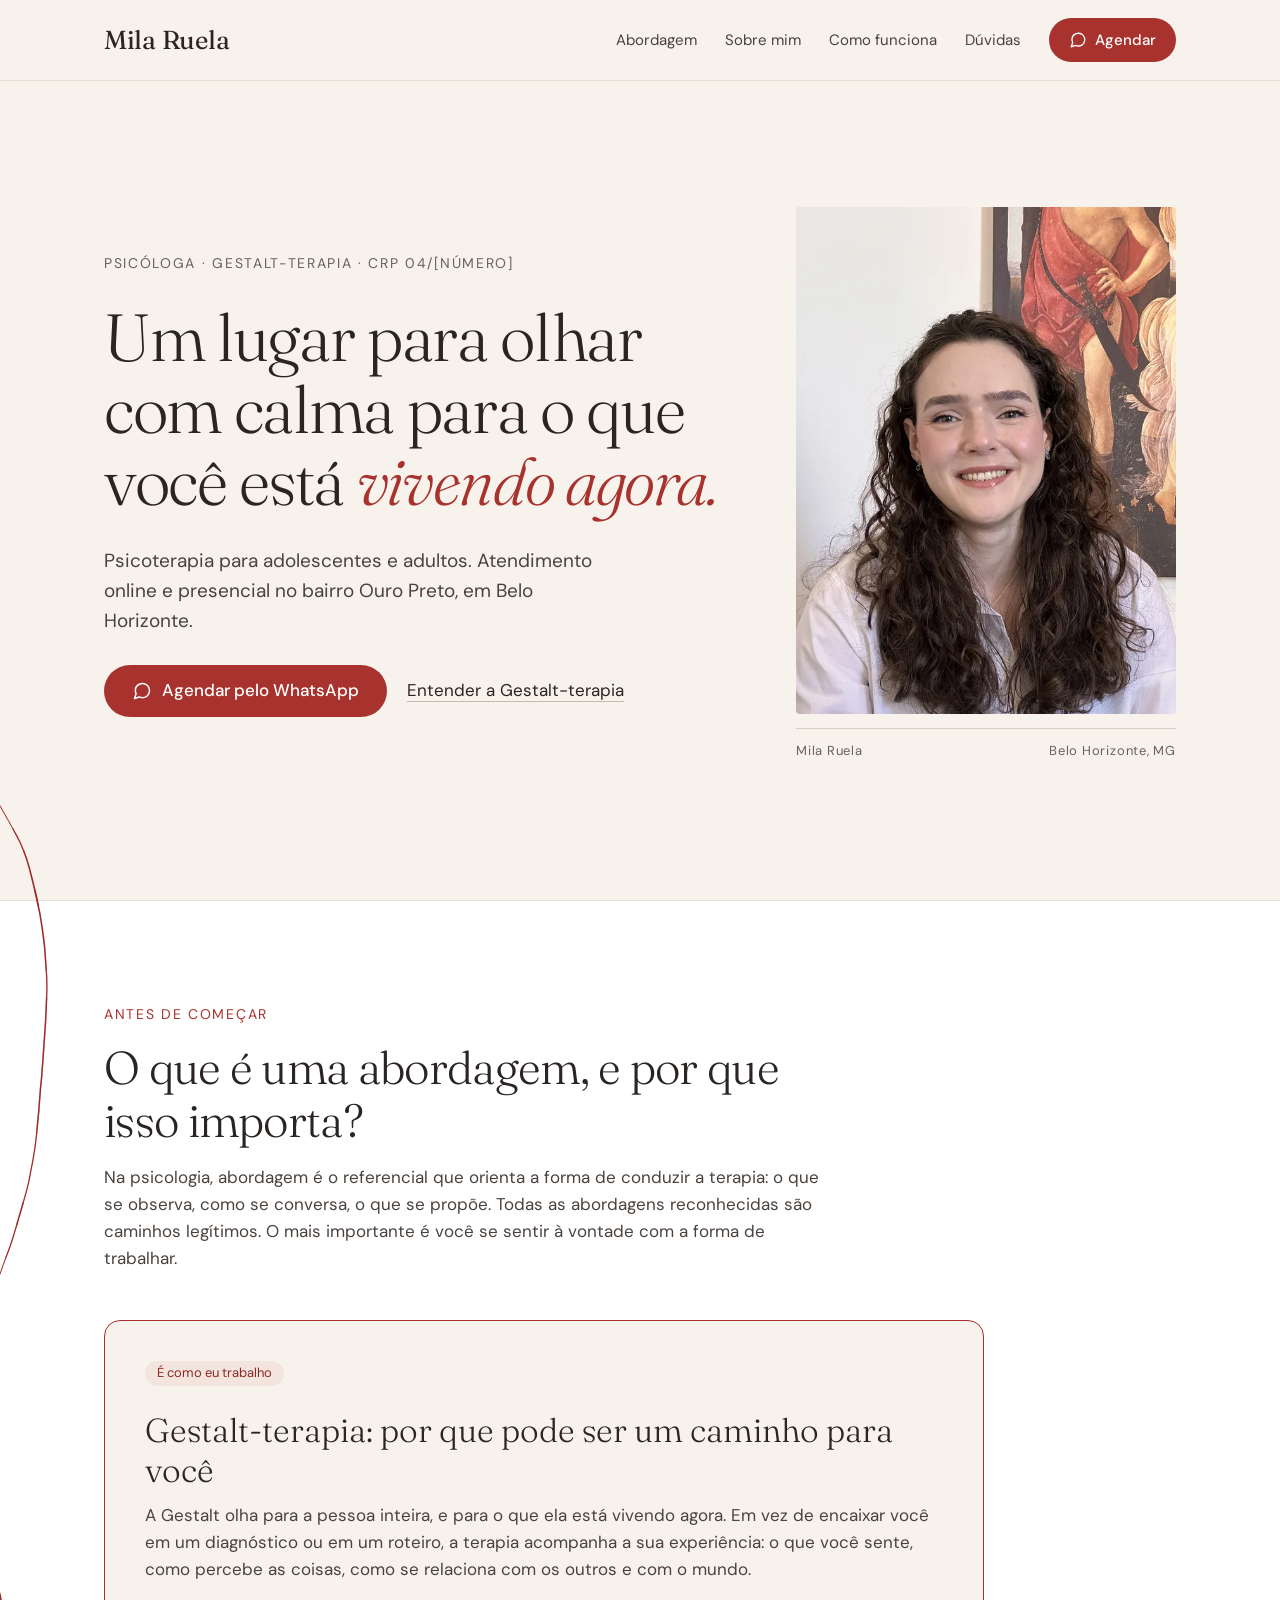
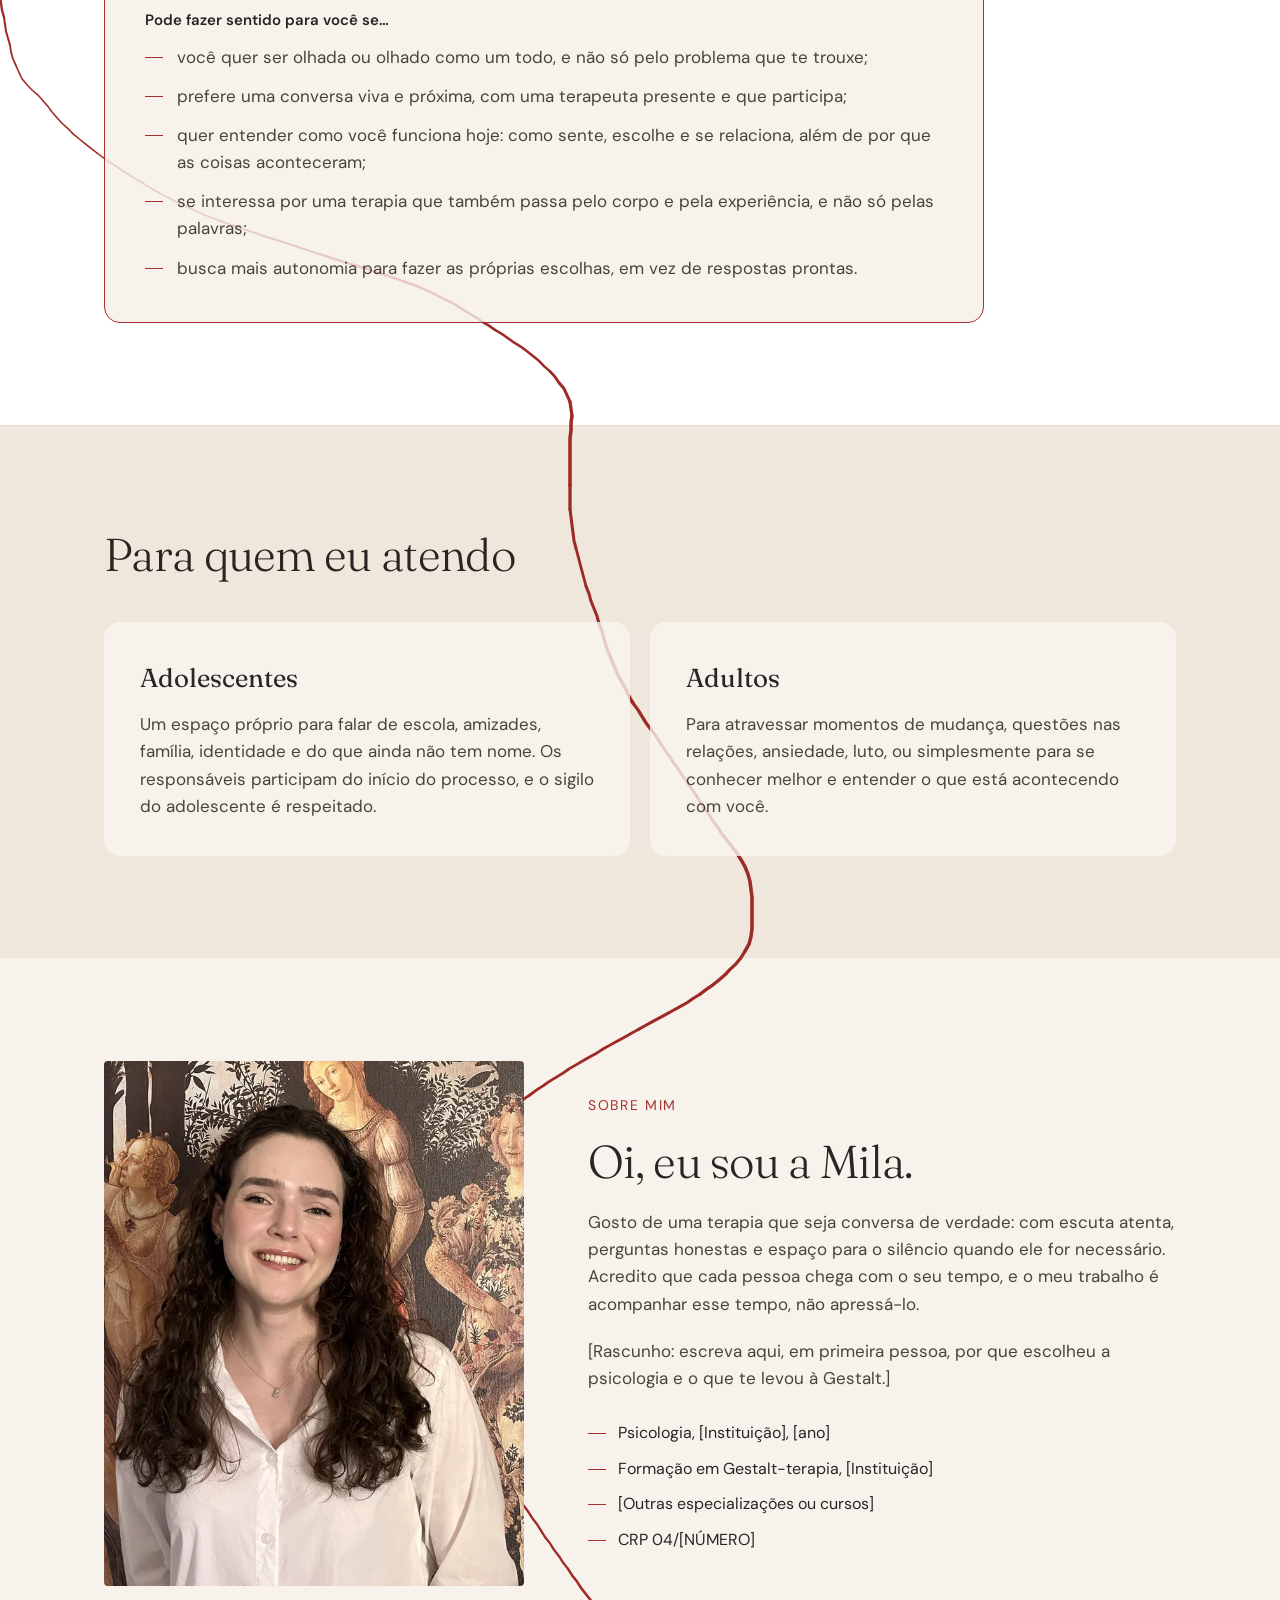
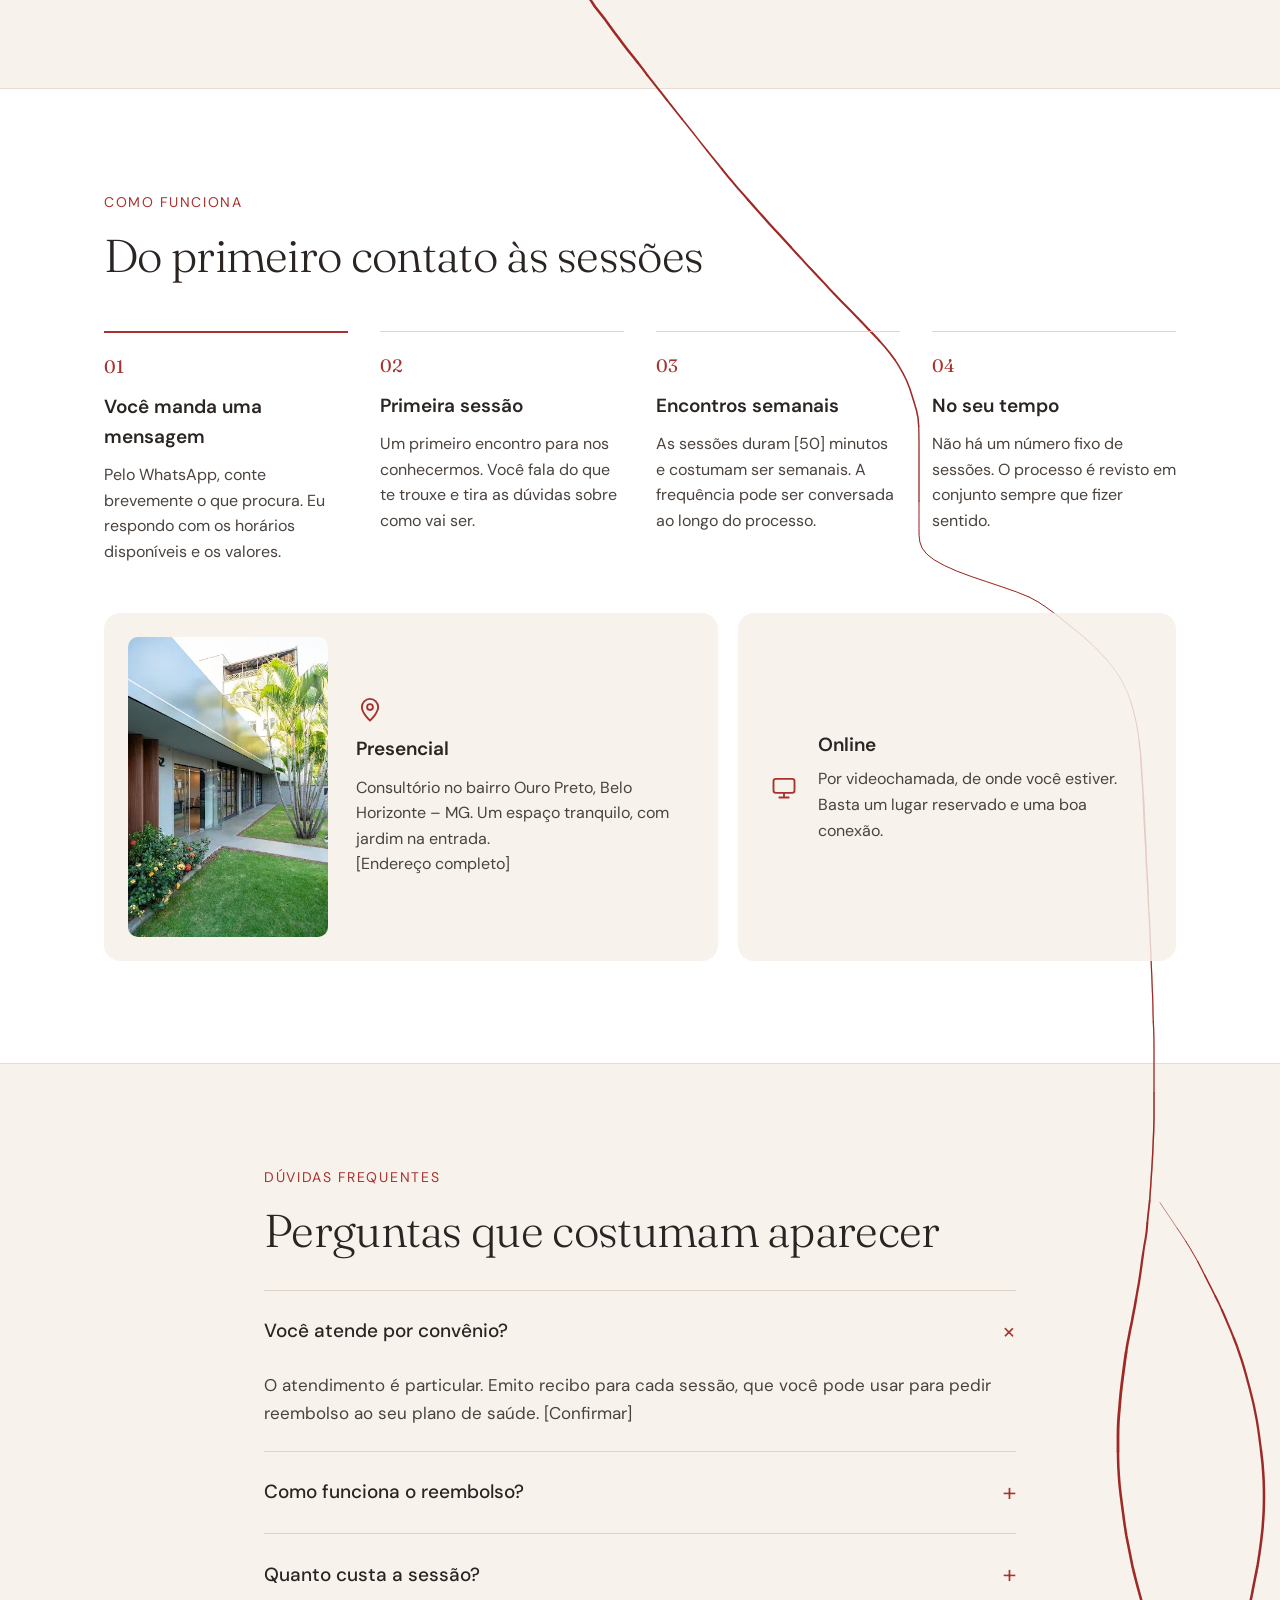
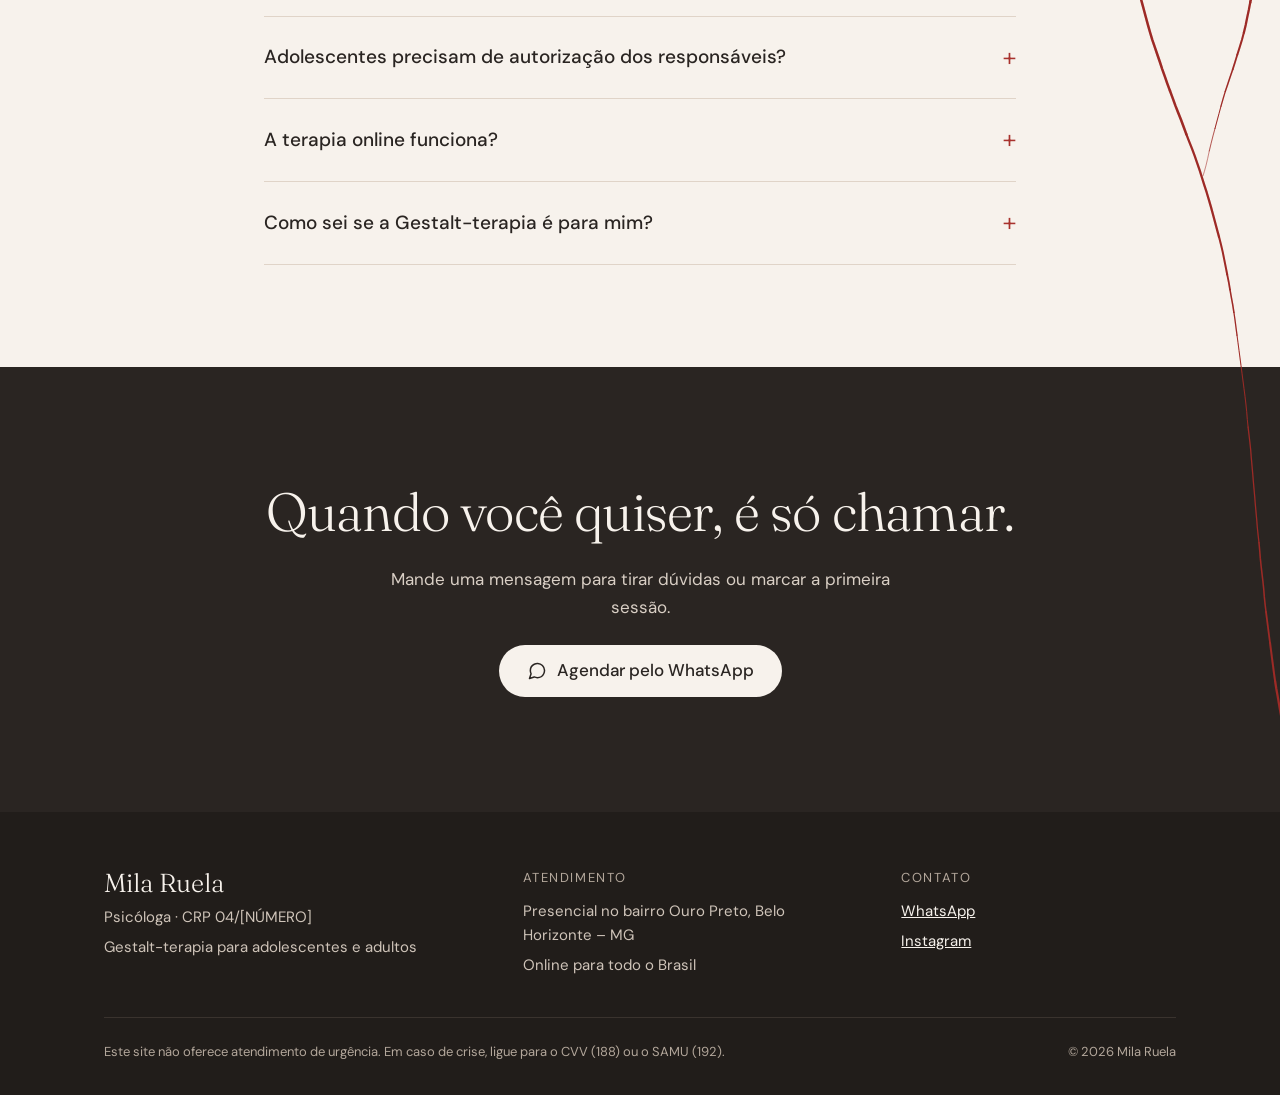
==== commit d9655523: "Remove a coluna de outras abordagens A seção de abordagem fica só com a explicação e o destaque da G" ====
--- a/index.html
+++ b/index.html
@@ -117,18 +117,6 @@
               </ul>
             </div>
           </article>
-          <div class="outras">
-            <p class="sobretitulo sobretitulo--neutro">Outras abordagens que você pode encontrar</p>
-            <div class="outras__item">
-              <h3>TCC</h3>
-              <p>A Terapia Cognitivo-Comportamental trabalha a relação entre pensamentos, emoções e comportamentos. Costuma ser mais estruturada, com objetivos definidos e exercícios entre as sessões.</p>
-            </div>
-            <div class="outras__item">
-              <h3>Psicanálise</h3>
-              <p>Investiga os conteúdos inconscientes e a história de vida. A pessoa fala livremente, e o analista escuta o que se repete e o que escapa.</p>
-            </div>
-            <p class="outras__nota">Existem ainda outras, como a sistêmica e a analítica. Se ficar em dúvida sobre qual faz mais sentido para você, pode perguntar: a gente conversa sobre isso.</p>
-          </div>
         </div>
       </div>
     </section>
--- a/css/estilo.css
+++ b/css/estilo.css
@@ -161,9 +161,12 @@
 
 /* ---------- Hero ---------- */
 
+/* O hero ocupa a primeira tela inteira (descontando o cabeçalho, que tem 81 px) */
+.hero { min-height: calc(100vh - 81px); min-height: calc(100svh - 81px); display: flex; align-items: center; }
 .hero .container {
+  width: 100%;
   display: flex; flex-wrap: wrap; align-items: center; gap: 56px;
-  padding-top: clamp(56px, 8vw, 112px); padding-bottom: clamp(72px, 9vw, 128px);
+  padding-top: clamp(48px, 7vw, 96px); padding-bottom: clamp(56px, 8vw, 112px);
 }
 .hero__texto { flex: 1 1 480px; min-width: 0; display: flex; flex-direction: column; gap: 28px; }
 .hero__olho { margin: 0; font-size: 14px; letter-spacing: 0.12em; text-transform: uppercase; color: var(--tinta-3); }
@@ -187,7 +190,7 @@
 .abordagem .container { display: flex; flex-direction: column; gap: 48px; }
 .abordagem__colunas { display: flex; flex-wrap: wrap; align-items: flex-start; gap: 40px; }
 .destaque {
-  flex: 1.6 1 520px; min-width: 0;
+  flex: 0 1 880px; min-width: 0;
   display: flex; flex-direction: column; gap: 24px;
   padding: clamp(28px, 4vw, 40px);
   border-radius: 16px; background: var(--linho); border: 1px solid var(--vermelho);
@@ -211,11 +214,6 @@
 .lista-traco--compacta li { gap: 12px; }
 .lista-traco--compacta li::before { transform: translateY(-4px); }
 
-.outras { flex: 1 1 300px; min-width: 0; display: flex; flex-direction: column; gap: 20px; }
-.outras__item { display: flex; flex-direction: column; gap: 8px; padding-top: 20px; border-top: 1px solid var(--fio); }
-.outras__item h3 { font-family: var(--serifa); font-weight: 400; font-size: 22px; }
-.outras__item p { font-size: 16px; color: var(--tinta-2); }
-.outras__nota { padding-top: 20px; border-top: 1px solid var(--fio); font-size: 15px; color: var(--tinta-3); }
 
 /* ---------- Para quem ---------- */
 
@@ -320,14 +318,8 @@
 .rio path { fill: none; stroke: var(--vermelho); stroke-linecap: round; stroke-linejoin: round; }
 .rio--a { z-index: 1; }
 .rio--b { z-index: 3; opacity: .2; mix-blend-mode: multiply; }
-@media (max-width: 1000px) {
-  .rio--a { opacity: .55; }
+@media (max-width: 999px) {
   .rio--b { opacity: .12; }
 }
-@keyframes rio-revela { from { clip-path: inset(0 0 88% 0); } to { clip-path: inset(0 0 0 0); } }
-@media (prefers-reduced-motion: no-preference) {
-  @supports (animation-timeline: scroll()) {
-    .rio { animation: rio-revela linear both; animation-timeline: scroll(root); }
-  }
-}
+/* A animação (o traço se desenhando com a rolagem) é feita no js/linha.js. */
 @media print { .rio { display: none; } }
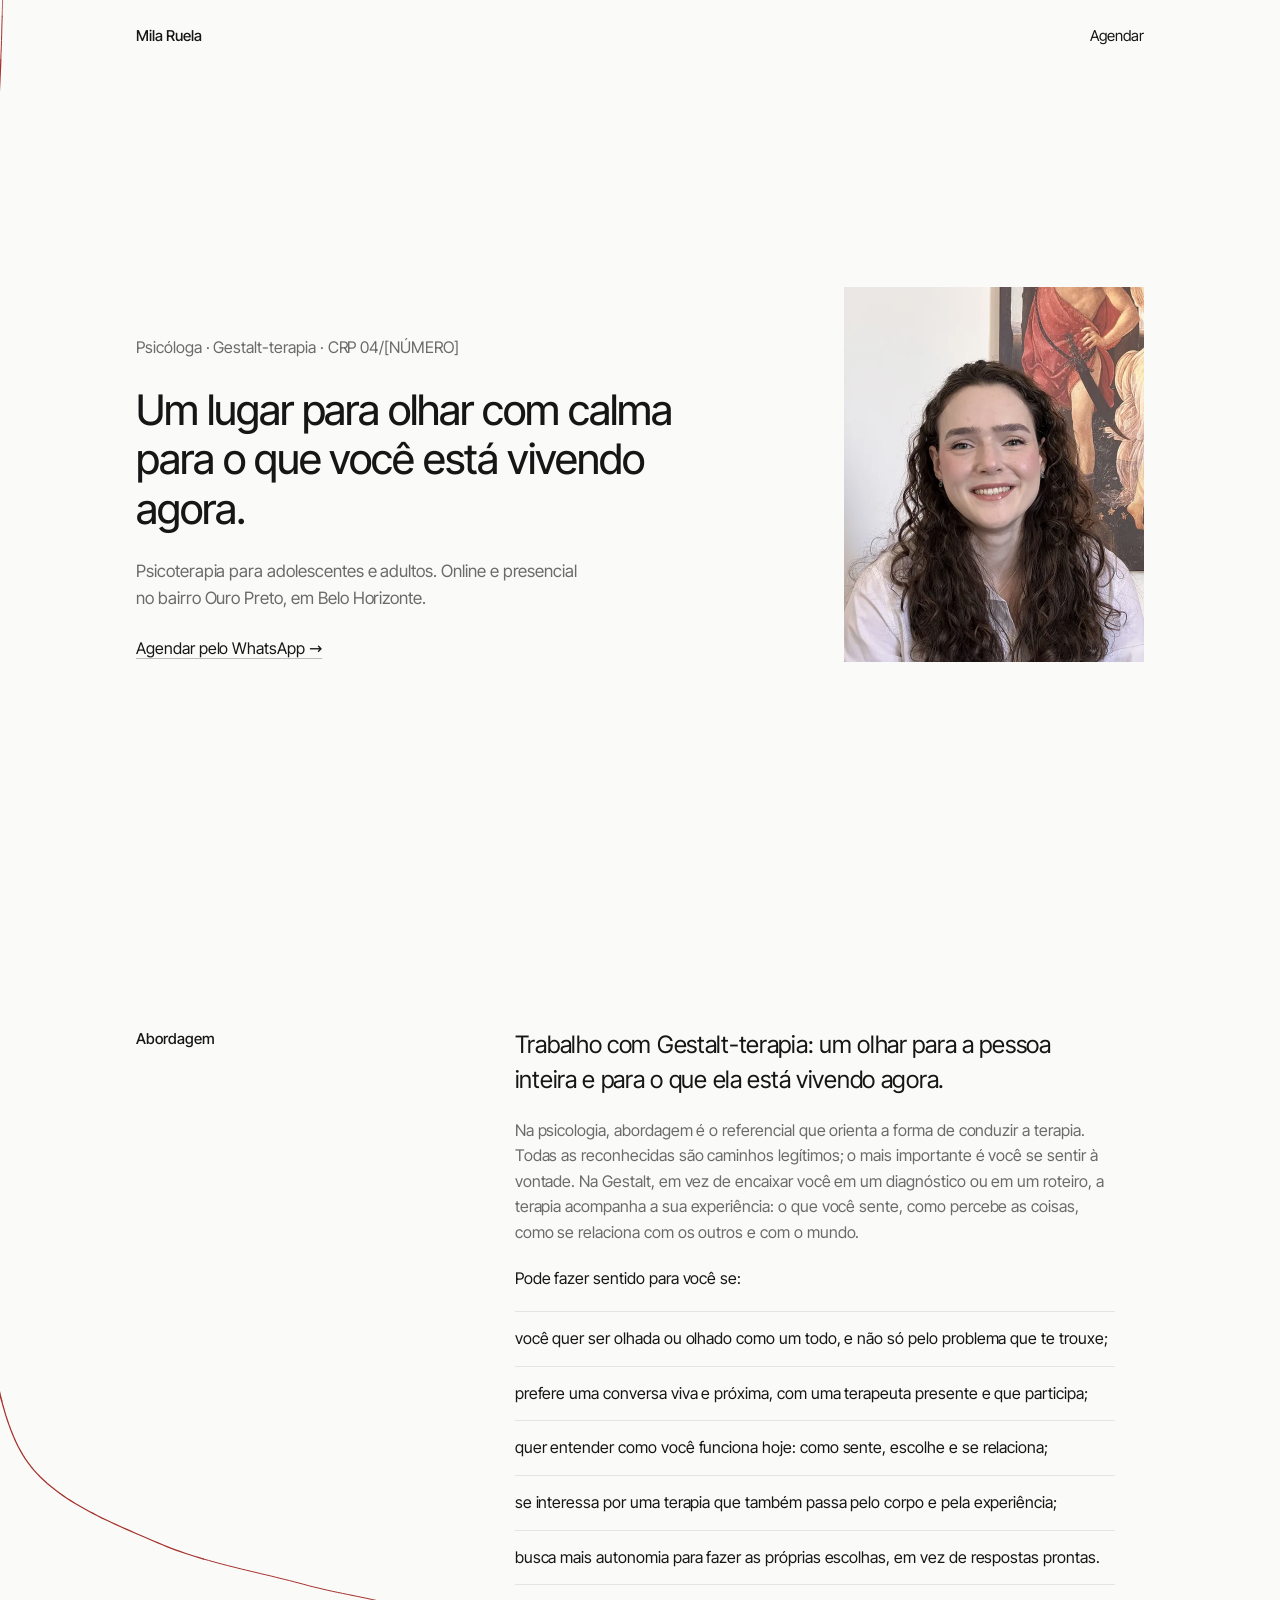
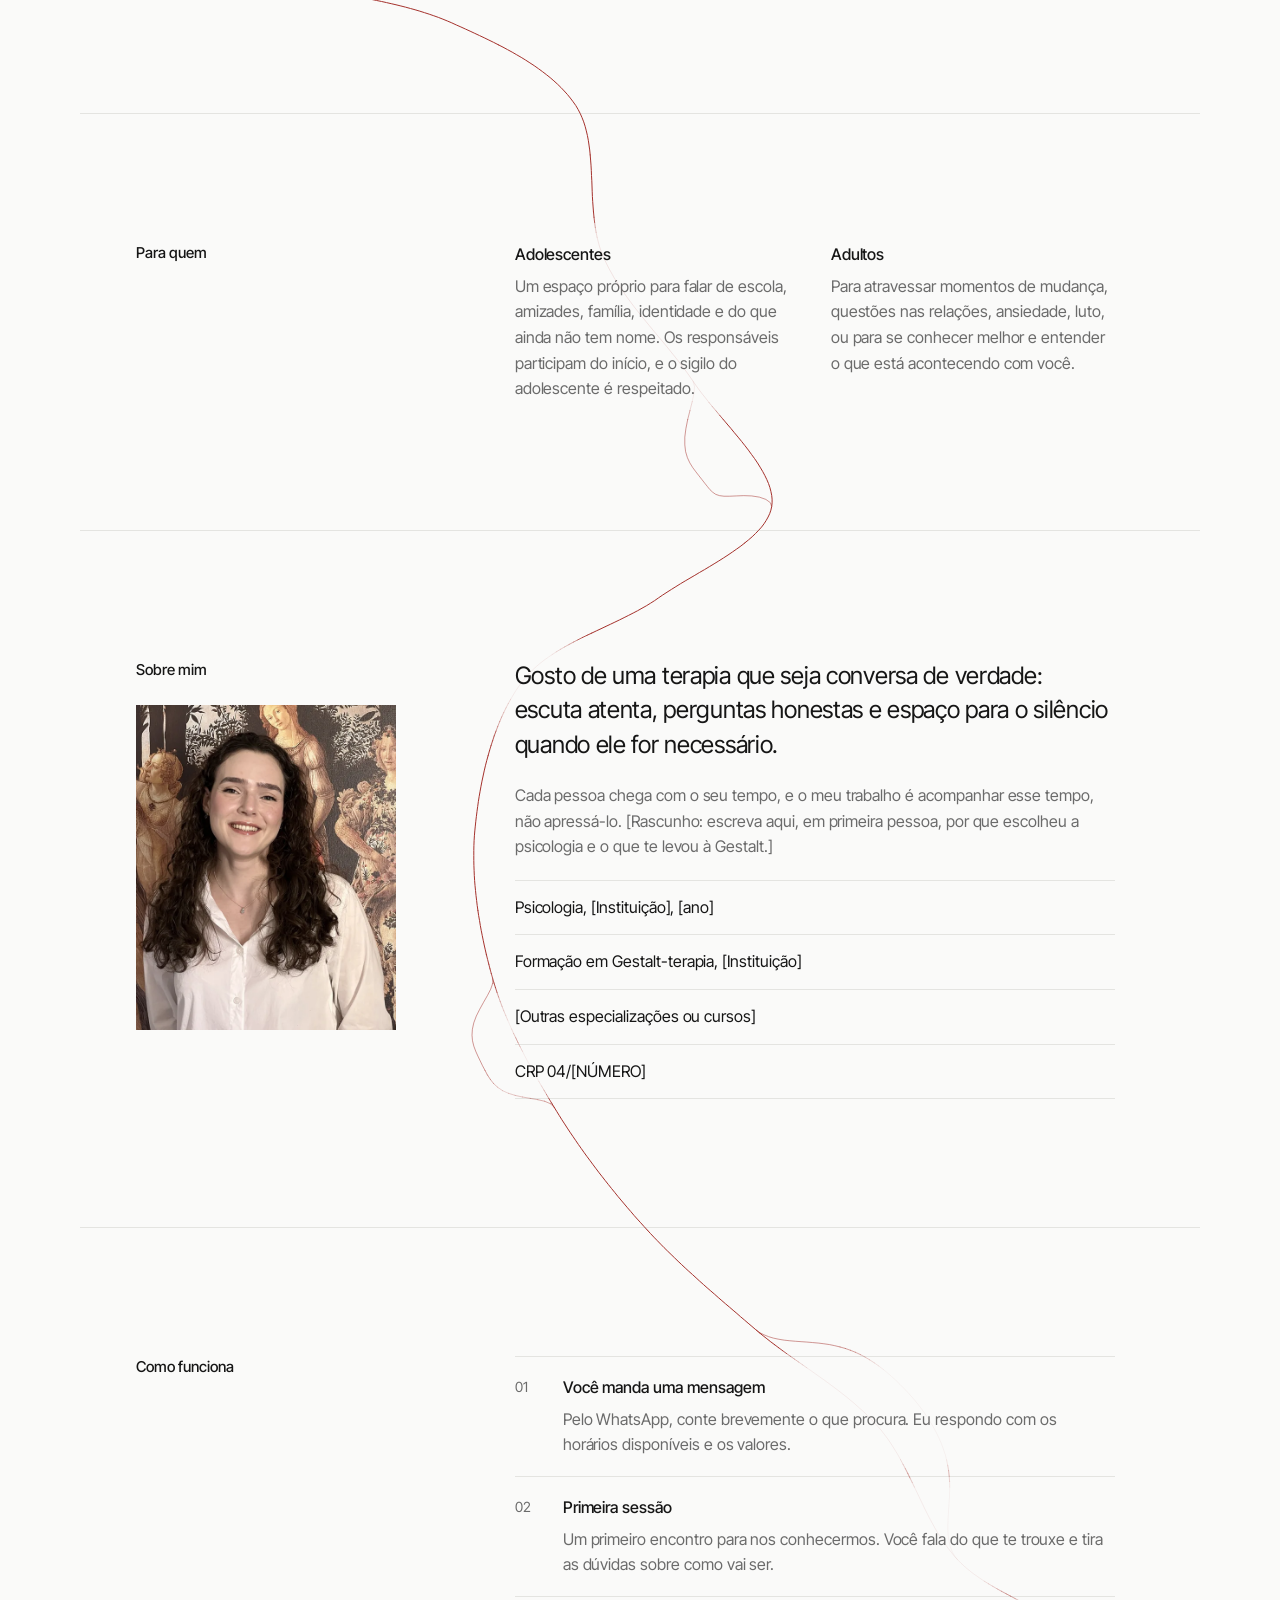
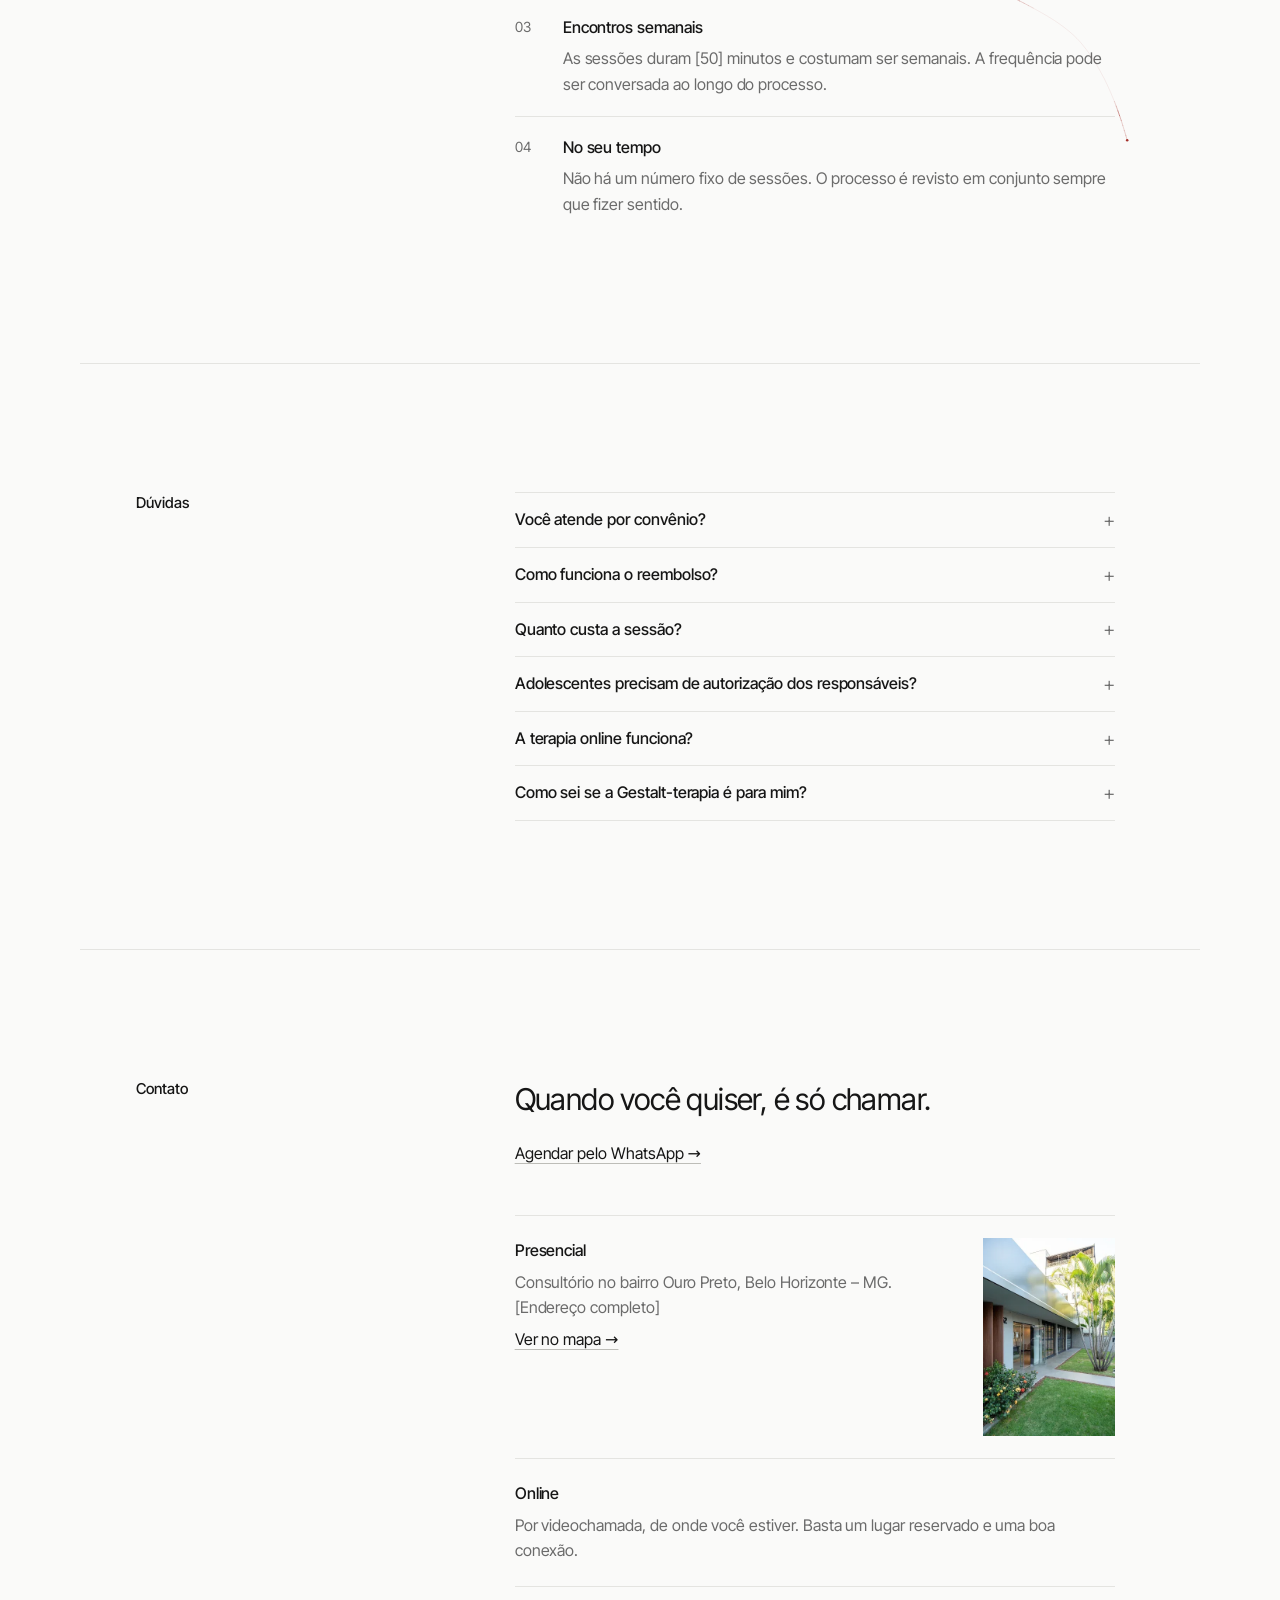
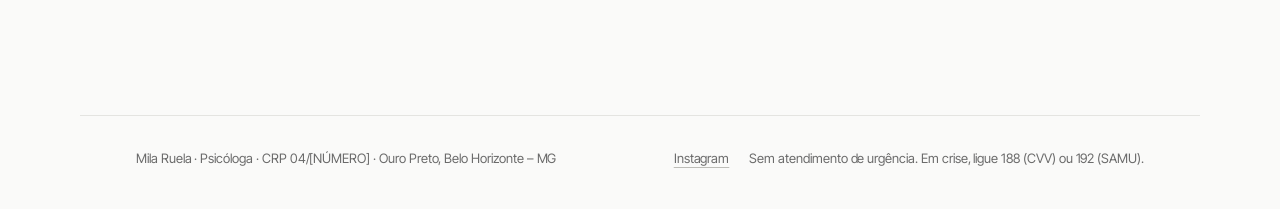
==== commit 8c9aa26e: "v2 vira a versão principal; presencial e online vão para Contato A versão minimalista passa para a r" ====
--- a/index.html
+++ b/index.html
@@ -5,21 +5,18 @@
   <meta name="viewport" content="width=device-width, initial-scale=1">
   <title>Mila Ruela · Psicóloga em Belo Horizonte · Gestalt-terapia</title>
   <meta name="description" content="Psicoterapia em Gestalt-terapia para adolescentes e adultos. Atendimento online e presencial no bairro Ouro Preto, em Belo Horizonte.">
-  <meta name="theme-color" content="#F7F2EC">
+  <meta name="theme-color" content="#FAFAF9">
   <!-- Troque pelo domínio definitivo quando ele existir -->
   <link rel="canonical" href="https://SEU-DOMINIO/">
-
   <meta property="og:type" content="website">
   <meta property="og:locale" content="pt_BR">
   <meta property="og:title" content="Mila Ruela · Psicóloga · Gestalt-terapia">
   <meta property="og:description" content="Psicoterapia para adolescentes e adultos. Online e presencial no Ouro Preto, Belo Horizonte.">
   <meta property="og:image" content="img/og.jpg">
   <meta name="twitter:card" content="summary_large_image">
-
   <link rel="icon" href="img/favicon.svg" type="image/svg+xml">
   <link rel="apple-touch-icon" href="img/apple-touch-icon.png">
-  <link rel="preload" href="fontes/fraunces.woff2" as="font" type="font/woff2" crossorigin>
-  <link rel="preload" href="fontes/dm-sans.woff2" as="font" type="font/woff2" crossorigin>
+  <link rel="preload" href="fontes/inter-tight.woff2" as="font" type="font/woff2" crossorigin>
   <link rel="stylesheet" href="css/estilo.css">
 
   <script type="application/ld+json">
@@ -41,118 +38,87 @@
 <body>
 <a class="pular" href="#conteudo">Pular para o conteúdo</a>
 
-<div class="pagina" id="pagina">
-
-  <!-- A linha vermelha é desenhada aqui pelo js/linha.js -->
-  <svg class="rio rio--a" aria-hidden="true" focusable="false"></svg>
-  <svg class="rio rio--b" aria-hidden="true" focusable="false"></svg>
-
-  <!-- ===== Cabeçalho ===== -->
+<div class="pagina" id="pagina" data-rota="dados/rota-linha.json">
+
+  <svg class="rio" aria-hidden="true" focusable="false"></svg>
+
   <header class="cabecalho">
     <div class="container">
       <a class="marca" href="#inicio">Mila Ruela</a>
-      <nav class="menu" aria-label="Principal">
-        <a href="#abordagem">Abordagem</a>
-        <a href="#sobre">Sobre mim</a>
-        <a href="#como-funciona">Como funciona</a>
-        <a href="#duvidas">Dúvidas</a>
-        <a class="botao botao--pequeno" href="https://wa.me/55XXXXXXXXXXX?text=Ol%C3%A1%2C%20Mila!%20Vi%20seu%20site%20e%20gostaria%20de%20saber%20sobre%20hor%C3%A1rios." target="_blank" rel="noopener">
-          <svg width="18" height="18" viewBox="0 0 24 24" fill="none" stroke="currentColor" stroke-width="1.8" stroke-linecap="round" stroke-linejoin="round" aria-hidden="true"><path d="M21 11.5a8.4 8.4 0 0 1-.9 3.8 8.5 8.5 0 0 1-7.6 4.7 8.4 8.4 0 0 1-3.8-.9L3 21l1.9-5.7a8.4 8.4 0 0 1-.9-3.8 8.5 8.5 0 0 1 4.7-7.6 8.4 8.4 0 0 1 3.8-.9h.5a8.5 8.5 0 0 1 8 8v.5z"/></svg>
-          Agendar
-        </a>
-      </nav>
+      <a href="https://wa.me/55XXXXXXXXXXX?text=Ol%C3%A1%2C%20Mila!%20Vi%20seu%20site%20e%20gostaria%20de%20saber%20sobre%20hor%C3%A1rios." target="_blank" rel="noopener">Agendar</a>
     </div>
   </header>
 
   <main id="conteudo">
 
-    <!-- ===== Hero ===== -->
-    <section class="hero" id="inicio">
-      <div class="container">
-        <div class="hero__texto">
-          <p class="hero__olho">Psicóloga · Gestalt-terapia · CRP 04/[NÚMERO]</p>
-          <h1>Um lugar para olhar com calma para o que você está <em>vivendo agora.</em></h1>
-          <p class="hero__sub">Psicoterapia para adolescentes e adultos. Atendimento online e presencial no bairro Ouro Preto, em Belo Horizonte.</p>
-          <div class="hero__acoes">
-            <a class="botao" href="https://wa.me/55XXXXXXXXXXX?text=Ol%C3%A1%2C%20Mila!%20Vi%20seu%20site%20e%20gostaria%20de%20saber%20sobre%20hor%C3%A1rios." target="_blank" rel="noopener">
-              <svg width="20" height="20" viewBox="0 0 24 24" fill="none" stroke="currentColor" stroke-width="1.8" stroke-linecap="round" stroke-linejoin="round" aria-hidden="true"><path d="M21 11.5a8.4 8.4 0 0 1-.9 3.8 8.5 8.5 0 0 1-7.6 4.7 8.4 8.4 0 0 1-3.8-.9L3 21l1.9-5.7a8.4 8.4 0 0 1-.9-3.8 8.5 8.5 0 0 1 4.7-7.6 8.4 8.4 0 0 1 3.8-.9h.5a8.5 8.5 0 0 1 8 8v.5z"/></svg>
-              Agendar pelo WhatsApp
-            </a>
-            <a class="link-sublinhado" href="#abordagem">Entender a Gestalt-terapia</a>
-          </div>
-        </div>
-        <figure class="hero__foto">
+    <section class="abertura" id="inicio">
+      <div class="container">
+        <div class="abertura__texto">
+          <p class="cinza">Psicóloga · Gestalt-terapia · CRP 04/[NÚMERO]</p>
+          <h1>Um lugar para olhar com calma para o que você está vivendo agora.</h1>
+          <p class="abertura__sub">Psicoterapia para adolescentes e adultos. Online e presencial no bairro Ouro Preto, em Belo Horizonte.</p>
+          <p><a class="seta" href="https://wa.me/55XXXXXXXXXXX?text=Ol%C3%A1%2C%20Mila!%20Vi%20seu%20site%20e%20gostaria%20de%20saber%20sobre%20hor%C3%A1rios." target="_blank" rel="noopener">Agendar pelo WhatsApp →</a></p>
+        </div>
+        <figure class="abertura__foto">
           <picture>
-            <source type="image/webp" srcset="img/mila-retrato-600.webp 600w, img/mila-retrato-1000.webp 1000w" sizes="(max-width: 700px) 90vw, 380px">
-            <img src="img/mila-retrato-600.jpg" srcset="img/mila-retrato-600.jpg 600w, img/mila-retrato-1000.jpg 1000w" sizes="(max-width: 700px) 90vw, 380px" width="600" height="800" alt="Retrato de Mila Ruela, psicóloga, sorrindo, de camisa branca" fetchpriority="high">
-          </picture>
-          <figcaption><span>Mila Ruela</span><span>Belo Horizonte, MG</span></figcaption>
-        </figure>
-      </div>
-    </section>
-
-    <!-- ===== Abordagem ===== -->
-    <section class="secao secao--branca abordagem" id="abordagem">
-      <div class="container">
-        <div class="cabeca-secao">
-          <p class="sobretitulo">Antes de começar</p>
-          <h2 class="titulo-2">O que é uma abordagem, e por que isso importa?</h2>
-          <p class="texto">Na psicologia, abordagem é o referencial que orienta a forma de conduzir a terapia: o que se observa, como se conversa, o que se propõe. Todas as abordagens reconhecidas são caminhos legítimos. O mais importante é você se sentir à vontade com a forma de trabalhar.</p>
-        </div>
-        <div class="abordagem__colunas">
-          <article class="destaque">
-            <p class="selo">É como eu trabalho</p>
-            <div class="destaque__bloco">
-              <h3>Gestalt-terapia: por que pode ser um caminho para você</h3>
-              <p class="texto">A Gestalt olha para a pessoa inteira, e para o que ela está vivendo agora. Em vez de encaixar você em um diagnóstico ou em um roteiro, a terapia acompanha a sua experiência: o que você sente, como percebe as coisas, como se relaciona com os outros e com o mundo.</p>
-            </div>
-            <div class="destaque__bloco">
-              <p class="destaque__lead">Pode fazer sentido para você se…</p>
-              <ul class="lista-traco">
-                <li>você quer ser olhada ou olhado como um todo, e não só pelo problema que te trouxe;</li>
-                <li>prefere uma conversa viva e próxima, com uma terapeuta presente e que participa;</li>
-                <li>quer entender como você funciona hoje: como sente, escolhe e se relaciona, além de por que as coisas aconteceram;</li>
-                <li>se interessa por uma terapia que também passa pelo corpo e pela experiência, e não só pelas palavras;</li>
-                <li>busca mais autonomia para fazer as próprias escolhas, em vez de respostas prontas.</li>
-              </ul>
-            </div>
-          </article>
-        </div>
-      </div>
-    </section>
-
-    <!-- ===== Para quem ===== -->
-    <section class="secao--areia para-quem" id="para-quem">
-      <div class="container">
-        <h2 class="titulo-2">Para quem eu atendo</h2>
-        <div class="cartoes">
-          <div class="cartao">
-            <h3>Adolescentes</h3>
-            <p class="texto">Um espaço próprio para falar de escola, amizades, família, identidade e do que ainda não tem nome. Os responsáveis participam do início do processo, e o sigilo do adolescente é respeitado.</p>
-          </div>
-          <div class="cartao">
-            <h3>Adultos</h3>
-            <p class="texto">Para atravessar momentos de mudança, questões nas relações, ansiedade, luto, ou simplesmente para se conhecer melhor e entender o que está acontecendo com você.</p>
-          </div>
-        </div>
-      </div>
-    </section>
-
-    <!-- ===== Sobre mim ===== -->
-    <section class="secao sobre" id="sobre">
-      <div class="container">
-        <figure class="sobre__foto">
-          <picture>
-            <source type="image/webp" srcset="img/mila-consultorio-600.webp 600w, img/mila-consultorio-1000.webp 1000w" sizes="(max-width: 700px) 90vw, 420px">
-            <img src="img/mila-consultorio-600.jpg" srcset="img/mila-consultorio-600.jpg 600w, img/mila-consultorio-1000.jpg 1000w" sizes="(max-width: 700px) 90vw, 420px" width="600" height="750" loading="lazy" alt="Mila Ruela sorrindo, de camisa branca, diante de uma reprodução da Primavera, de Botticelli">
+            <source type="image/webp" srcset="img/mila-retrato-600.webp 600w, img/mila-retrato-1000.webp 1000w" sizes="300px">
+            <img src="img/mila-retrato-600.jpg" width="600" height="800" alt="Retrato de Mila Ruela, psicóloga, sorrindo, de camisa branca" fetchpriority="high">
           </picture>
         </figure>
-        <div class="sobre__texto">
-          <p class="sobretitulo">Sobre mim</p>
-          <h2 class="titulo-2">Oi, eu sou a Mila.</h2>
-          <p class="texto">Gosto de uma terapia que seja conversa de verdade: com escuta atenta, perguntas honestas e espaço para o silêncio quando ele for necessário. Acredito que cada pessoa chega com o seu tempo, e o meu trabalho é acompanhar esse tempo, não apressá-lo.</p>
-          <p class="texto">[Rascunho: escreva aqui, em primeira pessoa, por que escolheu a psicologia e o que te levou à Gestalt.]</p>
-          <ul class="lista-traco lista-traco--compacta">
+      </div>
+    </section>
+
+    <section class="secao" id="abordagem">
+      <div class="container">
+        <h2>Abordagem</h2>
+        <div class="conteudo">
+          <p class="grande">Trabalho com Gestalt-terapia: um olhar para a pessoa inteira e para o que ela está vivendo agora.</p>
+          <p class="cinza">Na psicologia, abordagem é o referencial que orienta a forma de conduzir a terapia. Todas as reconhecidas são caminhos legítimos; o mais importante é você se sentir à vontade. Na Gestalt, em vez de encaixar você em um diagnóstico ou em um roteiro, a terapia acompanha a sua experiência: o que você sente, como percebe as coisas, como se relaciona com os outros e com o mundo.</p>
+          <p>Pode fazer sentido para você se:</p>
+          <ul class="lista">
+            <li>você quer ser olhada ou olhado como um todo, e não só pelo problema que te trouxe;</li>
+            <li>prefere uma conversa viva e próxima, com uma terapeuta presente e que participa;</li>
+            <li>quer entender como você funciona hoje: como sente, escolhe e se relaciona;</li>
+            <li>se interessa por uma terapia que também passa pelo corpo e pela experiência;</li>
+            <li>busca mais autonomia para fazer as próprias escolhas, em vez de respostas prontas.</li>
+          </ul>
+        </div>
+      </div>
+    </section>
+
+    <section class="secao" id="para-quem">
+      <div class="container">
+        <h2>Para quem</h2>
+        <div class="conteudo">
+          <div class="pares">
+            <div>
+              <h3>Adolescentes</h3>
+              <p class="cinza">Um espaço próprio para falar de escola, amizades, família, identidade e do que ainda não tem nome. Os responsáveis participam do início, e o sigilo do adolescente é respeitado.</p>
+            </div>
+            <div>
+              <h3>Adultos</h3>
+              <p class="cinza">Para atravessar momentos de mudança, questões nas relações, ansiedade, luto, ou para se conhecer melhor e entender o que está acontecendo com você.</p>
+            </div>
+          </div>
+        </div>
+      </div>
+    </section>
+
+    <section class="secao sobre" id="sobre">
+      <div class="container">
+        <div class="secao__lado">
+          <h2>Sobre mim</h2>
+          <figure class="sobre__foto">
+            <picture>
+              <source type="image/webp" srcset="img/mila-consultorio-600.webp">
+              <img src="img/mila-consultorio-600.jpg" width="600" height="750" loading="lazy" alt="Mila Ruela sorrindo, de camisa branca, diante de uma reprodução da Primavera, de Botticelli">
+            </picture>
+          </figure>
+        </div>
+        <div class="conteudo">
+          <p class="grande">Gosto de uma terapia que seja conversa de verdade: escuta atenta, perguntas honestas e espaço para o silêncio quando ele for necessário.</p>
+          <p class="cinza">Cada pessoa chega com o seu tempo, e o meu trabalho é acompanhar esse tempo, não apressá-lo. [Rascunho: escreva aqui, em primeira pessoa, por que escolheu a psicologia e o que te levou à Gestalt.]</p>
+          <ul class="lista">
             <li>Psicologia, [Instituição], [ano]</li>
             <li>Formação em Gestalt-terapia, [Instituição]</li>
             <li>[Outras especializações ou cursos]</li>
@@ -162,136 +128,96 @@
       </div>
     </section>
 
-    <!-- ===== Como funciona ===== -->
-    <section class="secao secao--branca como" id="como-funciona">
-      <div class="container">
-        <div class="cabeca-secao">
-          <p class="sobretitulo">Como funciona</p>
-          <h2 class="titulo-2">Do primeiro contato às sessões</h2>
-        </div>
-        <ol class="passos">
-          <li class="passo">
-            <span class="passo__numero" aria-hidden="true">01</span>
-            <h3>Você manda uma mensagem</h3>
-            <p>Pelo WhatsApp, conte brevemente o que procura. Eu respondo com os horários disponíveis e os valores.</p>
-          </li>
-          <li class="passo">
-            <span class="passo__numero" aria-hidden="true">02</span>
-            <h3>Primeira sessão</h3>
-            <p>Um primeiro encontro para nos conhecermos. Você fala do que te trouxe e tira as dúvidas sobre como vai ser.</p>
-          </li>
-          <li class="passo">
-            <span class="passo__numero" aria-hidden="true">03</span>
-            <h3>Encontros semanais</h3>
-            <p>As sessões duram [50] minutos e costumam ser semanais. A frequência pode ser conversada ao longo do processo.</p>
-          </li>
-          <li class="passo">
-            <span class="passo__numero" aria-hidden="true">04</span>
-            <h3>No seu tempo</h3>
-            <p>Não há um número fixo de sessões. O processo é revisto em conjunto sempre que fizer sentido.</p>
-          </li>
-        </ol>
-        <div class="modos">
-          <div class="modo modo--presencial">
-            <picture>
-              <source type="image/webp" srcset="img/clinica-fachada-340.webp">
-              <img class="modo__foto" src="img/clinica-fachada-340.jpg" width="340" height="510" loading="lazy" alt="Fachada do consultório no bairro Ouro Preto, com portas de vidro, jardim e palmeiras">
-            </picture>
-            <div class="modo__texto">
-              <svg width="28" height="28" viewBox="0 0 24 24" fill="none" stroke="#A8322D" stroke-width="1.6" stroke-linecap="round" stroke-linejoin="round" aria-hidden="true"><path d="M12 21s-7-6.2-7-11.5A7 7 0 0 1 19 9.5C19 14.8 12 21 12 21z"/><circle cx="12" cy="9.5" r="2.5"/></svg>
-              <h3>Presencial</h3>
-              <p>Consultório no bairro Ouro Preto, Belo Horizonte – MG. Um espaço tranquilo, com jardim na entrada.<br>[Endereço completo]</p>
-            </div>
+    <section class="secao" id="como-funciona">
+      <div class="container">
+        <h2>Como funciona</h2>
+        <div class="conteudo">
+          <ol class="passos">
+            <li><div><h3>Você manda uma mensagem</h3><p class="cinza">Pelo WhatsApp, conte brevemente o que procura. Eu respondo com os horários disponíveis e os valores.</p></div></li>
+            <li><div><h3>Primeira sessão</h3><p class="cinza">Um primeiro encontro para nos conhecermos. Você fala do que te trouxe e tira as dúvidas sobre como vai ser.</p></div></li>
+            <li><div><h3>Encontros semanais</h3><p class="cinza">As sessões duram [50] minutos e costumam ser semanais. A frequência pode ser conversada ao longo do processo.</p></div></li>
+            <li><div><h3>No seu tempo</h3><p class="cinza">Não há um número fixo de sessões. O processo é revisto em conjunto sempre que fizer sentido.</p></div></li>
+          </ol>
+        </div>
+      </div>
+    </section>
+
+    <section class="secao" id="duvidas">
+      <div class="container">
+        <h2>Dúvidas</h2>
+        <div class="conteudo perguntas">
+          <div>
+            <details>
+              <summary>Você atende por convênio?<span class="mais" aria-hidden="true">+</span></summary>
+              <p>O atendimento é particular. Emito recibo para cada sessão, que você pode usar para pedir reembolso ao seu plano de saúde. [Confirmar]</p>
+            </details>
+            <details>
+              <summary>Como funciona o reembolso?<span class="mais" aria-hidden="true">+</span></summary>
+              <p>Muitos planos reembolsam, total ou parcialmente, sessões de psicoterapia. Com o recibo em mãos, você faz a solicitação direto ao seu plano. Vale consultar antes as regras do seu contrato.</p>
+            </details>
+            <details>
+              <summary>Quanto custa a sessão?<span class="mais" aria-hidden="true">+</span></summary>
+              <p>Os valores são informados pelo WhatsApp, junto com os horários disponíveis.</p>
+            </details>
+            <details>
+              <summary>Adolescentes precisam de autorização dos responsáveis?<span class="mais" aria-hidden="true">+</span></summary>
+              <p>Sim. O atendimento de menores de 18 anos começa com uma conversa com os responsáveis, que autorizam o processo. Depois disso, o que é falado nas sessões é sigiloso, dentro do que prevê o Código de Ética da profissão.</p>
+            </details>
+            <details>
+              <summary>A terapia online funciona?<span class="mais" aria-hidden="true">+</span></summary>
+              <p>A terapia online é regulamentada pelo Conselho Federal de Psicologia e segue as mesmas regras de ética e sigilo do presencial. A escolha é sua.</p>
+            </details>
+            <details>
+              <summary>Como sei se a Gestalt-terapia é para mim?<span class="mais" aria-hidden="true">+</span></summary>
+              <p>A melhor forma de saber é experimentando. Na primeira sessão você conhece o jeito de trabalhar e decide, sem compromisso, se quer seguir.</p>
+            </details>
           </div>
-          <div class="modo modo--online">
-            <svg width="28" height="28" viewBox="0 0 24 24" fill="none" stroke="#A8322D" stroke-width="1.6" stroke-linecap="round" stroke-linejoin="round" aria-hidden="true"><rect x="3" y="5" width="18" height="12" rx="2"/><path d="M8 21h8M12 17v4"/></svg>
-            <div class="modo__texto">
-              <h3>Online</h3>
-              <p>Por videochamada, de onde você estiver. Basta um lugar reservado e uma boa conexão.</p>
-            </div>
-          </div>
-        </div>
-      </div>
-    </section>
-
-    <!-- ===== Dúvidas ===== -->
-    <section class="secao duvidas" id="duvidas">
-      <div class="container">
-        <div class="cabeca-secao">
-          <p class="sobretitulo">Dúvidas frequentes</p>
-          <h2 class="titulo-2">Perguntas que costumam aparecer</h2>
-        </div>
-        <div class="perguntas">
-          <details open>
-            <summary>Você atende por convênio?<span class="mais" aria-hidden="true">+</span></summary>
-            <p>O atendimento é particular. Emito recibo para cada sessão, que você pode usar para pedir reembolso ao seu plano de saúde. [Confirmar]</p>
-          </details>
-          <details>
-            <summary>Como funciona o reembolso?<span class="mais" aria-hidden="true">+</span></summary>
-            <p>Muitos planos reembolsam, total ou parcialmente, sessões de psicoterapia. Com o recibo em mãos, você faz a solicitação direto ao seu plano. Vale consultar antes as regras do seu contrato.</p>
-          </details>
-          <details>
-            <summary>Quanto custa a sessão?<span class="mais" aria-hidden="true">+</span></summary>
-            <p>Os valores são informados pelo WhatsApp, junto com os horários disponíveis.</p>
-          </details>
-          <details>
-            <summary>Adolescentes precisam de autorização dos responsáveis?<span class="mais" aria-hidden="true">+</span></summary>
-            <p>Sim. O atendimento de menores de 18 anos começa com uma conversa com os responsáveis, que autorizam o processo. Depois disso, o que é falado nas sessões é sigiloso, dentro do que prevê o Código de Ética da profissão.</p>
-          </details>
-          <details>
-            <summary>A terapia online funciona?<span class="mais" aria-hidden="true">+</span></summary>
-            <p>A terapia online é regulamentada pelo Conselho Federal de Psicologia e segue as mesmas regras de ética e sigilo do presencial. Muita gente prefere pela praticidade. A escolha é sua.</p>
-          </details>
-          <details>
-            <summary>Como sei se a Gestalt-terapia é para mim?<span class="mais" aria-hidden="true">+</span></summary>
-            <p>A melhor forma de saber é experimentando. Na primeira sessão você conhece o jeito de trabalhar e decide, sem compromisso, se quer seguir.</p>
-          </details>
-        </div>
-      </div>
-    </section>
-
-    <!-- ===== Chamada final ===== -->
-    <section class="chamada" id="contato">
-      <div class="container">
-        <h2>Quando você quiser, é só chamar.</h2>
-        <p>Mande uma mensagem para tirar dúvidas ou marcar a primeira sessão.</p>
-        <a class="botao botao--claro" href="https://wa.me/55XXXXXXXXXXX?text=Ol%C3%A1%2C%20Mila!%20Vi%20seu%20site%20e%20gostaria%20de%20saber%20sobre%20hor%C3%A1rios." target="_blank" rel="noopener">
-          <svg width="20" height="20" viewBox="0 0 24 24" fill="none" stroke="currentColor" stroke-width="1.8" stroke-linecap="round" stroke-linejoin="round" aria-hidden="true"><path d="M21 11.5a8.4 8.4 0 0 1-.9 3.8 8.5 8.5 0 0 1-7.6 4.7 8.4 8.4 0 0 1-3.8-.9L3 21l1.9-5.7a8.4 8.4 0 0 1-.9-3.8 8.5 8.5 0 0 1 4.7-7.6 8.4 8.4 0 0 1 3.8-.9h.5a8.5 8.5 0 0 1 8 8v.5z"/></svg>
-          Agendar pelo WhatsApp
-        </a>
+        </div>
+      </div>
+    </section>
+
+    <section class="secao chamada" id="contato">
+      <div class="container">
+        <h2>Contato</h2>
+        <div class="conteudo">
+          <p class="grande">Quando você quiser, é só chamar.</p>
+          <p><a class="seta" href="https://wa.me/55XXXXXXXXXXX?text=Ol%C3%A1%2C%20Mila!%20Vi%20seu%20site%20e%20gostaria%20de%20saber%20sobre%20hor%C3%A1rios." target="_blank" rel="noopener">Agendar pelo WhatsApp →</a></p>
+          <ul class="locais">
+            <li>
+              <div class="locais__texto">
+                <h3>Presencial</h3>
+                <p class="cinza">Consultório no bairro Ouro Preto, Belo Horizonte – MG.<br>[Endereço completo]</p>
+                <p><a class="seta" href="https://www.google.com/maps/search/?api=1&amp;query=Ouro+Preto%2C+Belo+Horizonte+MG" target="_blank" rel="noopener">Ver no mapa →</a></p>
+              </div>
+              <picture>
+                <source type="image/webp" srcset="img/clinica-fachada-340.webp">
+                <img class="locais__foto" src="img/clinica-fachada-340.jpg" width="340" height="510" loading="lazy" alt="Fachada do consultório no bairro Ouro Preto, com jardim e palmeiras">
+              </picture>
+            </li>
+            <li>
+              <div class="locais__texto">
+                <h3>Online</h3>
+                <p class="cinza">Por videochamada, de onde você estiver. Basta um lugar reservado e uma boa conexão.</p>
+              </div>
+            </li>
+          </ul>
+        </div>
       </div>
     </section>
 
   </main>
 
-  <!-- ===== Rodapé ===== -->
   <footer class="rodape">
     <div class="container">
-      <div class="rodape__colunas">
-        <div class="rodape__coluna">
-          <p class="rodape__nome">Mila Ruela</p>
-          <p>Psicóloga · CRP 04/[NÚMERO]</p>
-          <p>Gestalt-terapia para adolescentes e adultos</p>
-        </div>
-        <div class="rodape__coluna">
-          <p class="rodape__rotulo">Atendimento</p>
-          <p>Presencial no bairro Ouro Preto, Belo Horizonte – MG</p>
-          <p>Online para todo o Brasil</p>
-        </div>
-        <div class="rodape__coluna">
-          <p class="rodape__rotulo">Contato</p>
-          <a href="https://wa.me/55XXXXXXXXXXX?text=Ol%C3%A1%2C%20Mila!%20Vi%20seu%20site%20e%20gostaria%20de%20saber%20sobre%20hor%C3%A1rios." target="_blank" rel="noopener">WhatsApp</a>
-          <a href="https://instagram.com/[usuario]" target="_blank" rel="noopener">Instagram</a>
-        </div>
-      </div>
-      <div class="rodape__base">
-        <p>Este site não oferece atendimento de urgência. Em caso de crise, ligue para o CVV (188) ou o SAMU (192).</p>
-        <p>© 2026 Mila Ruela</p>
-      </div>
+      <p>Mila Ruela · Psicóloga · CRP 04/[NÚMERO] · Ouro Preto, Belo Horizonte – MG</p>
+      <ul>
+        <li><a href="https://instagram.com/[usuario]" target="_blank" rel="noopener">Instagram</a></li>
+        <li>Sem atendimento de urgência. Em crise, ligue 188 (CVV) ou 192 (SAMU).</li>
+      </ul>
     </div>
   </footer>
 </div>
 
-<script src="js/linha.js" defer></script>
+<script src="js/linha-viva.js" defer></script>
 </body>
 </html>
--- a/css/estilo.css
+++ b/css/estilo.css
@@ -1,82 +1,57 @@
 /* ==========================================================================
-   Mila Ruela — Psicóloga
-   Estilos do site. As cores e fontes principais ficam nas variáveis abaixo.
+   Mila Ruela — versão 2 (minimalista)
+   Uma família tipográfica, fundo claro e frio, sem cartões nem botões cheios.
+   O vermelho aparece só na linha.
    ========================================================================== */
 
 @font-face {
-  font-family: "Fraunces";
-  src: url("../fontes/fraunces.woff2") format("woff2");
+  font-family: "Inter Tight";
+  src: url("../fontes/inter-tight.woff2") format("woff2");
   font-weight: 100 900;
   font-style: normal;
   font-display: swap;
 }
-@font-face {
-  font-family: "Fraunces";
-  src: url("../fontes/fraunces-italico.woff2") format("woff2");
-  font-weight: 100 900;
-  font-style: italic;
-  font-display: swap;
-}
-@font-face {
-  font-family: "DM Sans";
-  src: url("../fontes/dm-sans.woff2") format("woff2");
-  font-weight: 100 1000;
-  font-style: normal;
-  font-display: swap;
-}
 
 :root {
-  --linho: #F7F2EC;      /* fundo principal */
-  --areia: #EFE6DC;      /* fundo de seção alternativo */
-  --branco: #FFFFFF;
-  --tinta: #2A2522;      /* texto principal e seção escura */
-  --tinta-2: #4A423D;    /* texto de parágrafo */
-  --tinta-3: #6B615A;    /* texto secundário */
-  --vermelho: #A8322D;   /* a linha vermelha e os botões */
-  --vermelho-escuro: #8E2A26;
-  --rosa: #F3E4DD;
-  --fio: #E0D4C8;        /* linhas finas de divisão */
-  --borda: #E6DCD1;
-  --rodape: #211D1A;
-
-  --serifa: "Fraunces", Georgia, serif;
-  --sans: "DM Sans", system-ui, -apple-system, "Segoe UI", sans-serif;
-  --largura: 1200px;
-  --margem: clamp(20px, 5vw, 64px);
+  --fundo: #FAFAF9;
+  --texto: #161616;
+  --cinza: #6B6B6B;
+  --fio: #E4E4E1;
+  --vermelho: #A8322D;        /* só a linha */
+  --fonte: "Inter Tight", system-ui, -apple-system, "Segoe UI", sans-serif;
+  --largura: 1120px;
+  --margem: clamp(20px, 5vw, 56px);
 }
 
 *, *::before, *::after { box-sizing: border-box; }
-
 html { scroll-behavior: smooth; -webkit-text-size-adjust: 100%; }
 @media (prefers-reduced-motion: reduce) { html { scroll-behavior: auto; } }
 
 body {
   margin: 0;
-  background: var(--linho);
-  color: var(--tinta);
-  font-family: var(--sans);
-  font-size: 17px;
+  background: var(--fundo);
+  color: var(--texto);
+  font-family: var(--fonte);
+  font-size: 16px;
   line-height: 1.6;
+  letter-spacing: -0.003em;
   -webkit-font-smoothing: antialiased;
 }
 
 img { display: block; max-width: 100%; height: auto; }
-a { color: var(--vermelho-escuro); }
-a:hover { color: #6E1F1C; }
-a:focus-visible, summary:focus-visible, button:focus-visible {
-  outline: 2px solid var(--vermelho-escuro);
-  outline-offset: 3px;
-  border-radius: 6px;
-}
-
-.pular {
-  position: absolute; left: 12px; top: -60px; z-index: 10;
-  padding: 10px 16px; border-radius: 8px;
-  background: var(--tinta); color: var(--linho); text-decoration: none;
-}
-.pular:focus { top: 12px; color: var(--linho); }
-
-/* ---------- Estrutura geral ---------- */
+h1, h2, h3, p, ul, ol, figure { margin: 0; }
+ul, ol { padding: 0; list-style: none; }
+
+a { color: inherit; text-decoration: underline; text-decoration-thickness: 1px; text-underline-offset: 4px; text-decoration-color: #BDBDB8; transition: text-decoration-color .2s ease; }
+a:hover { text-decoration-color: var(--texto); }
+a:focus-visible, summary:focus-visible { outline: 1.5px solid var(--texto); outline-offset: 4px; border-radius: 2px; }
+
+.pular { position: absolute; left: 12px; top: -60px; z-index: 10; padding: 8px 14px; background: var(--texto); color: var(--fundo); text-decoration: none; }
+.pular:focus { top: 12px; }
+
+.cinza { color: var(--cinza); }
+
+/* ---------- estrutura ---------- */
 
 .pagina { position: relative; overflow: hidden; }
 
@@ -88,238 +63,139 @@
   padding-right: var(--margem);
 }
 
-.secao { padding-top: clamp(64px, 8vw, 112px); padding-bottom: clamp(64px, 8vw, 112px); }
-.secao--branca { background: var(--branco); border-top: 1px solid var(--borda); border-bottom: 1px solid var(--borda); }
-.secao--areia { background: var(--areia); }
-.secao--areia .container { padding-top: 0; }
-
-.sobretitulo {
-  margin: 0;
-  font-size: 14px;
-  letter-spacing: 0.12em;
-  text-transform: uppercase;
-  color: var(--vermelho);
-}
-.sobretitulo--neutro { color: var(--tinta-3); }
-
-h1, h2, h3 { margin: 0; }
-.titulo-2 {
-  font-family: var(--serifa);
-  font-weight: 300;
-  font-size: clamp(32px, 3.6vw, 46px);
-  line-height: 1.15;
-  letter-spacing: -0.015em;
-}
-p { margin: 0; }
-.texto { color: var(--tinta-2); }
-
-.cabeca-secao { display: flex; flex-direction: column; gap: 16px; max-width: 720px; }
-
-/* ---------- Botões ---------- */
-
-.botao {
-  display: inline-flex; align-items: center; gap: 10px;
-  min-height: 52px; padding: 0 28px;
-  border-radius: 999px;
-  background: var(--vermelho); color: #FFFFFF;
-  font-weight: 500; font-size: 17px;
-  text-decoration: none;
-  transition: background-color .2s ease;
-}
-.botao:hover { background: var(--vermelho-escuro); color: #FFFFFF; }
-.botao svg { flex: none; }
-.botao--pequeno { min-height: 44px; padding: 0 20px; font-size: 15px; gap: 8px; }
-.botao--claro { background: var(--linho); color: var(--tinta); }
-.botao--claro:hover { background: #FFFFFF; color: var(--tinta); }
-
-.link-sublinhado {
-  display: inline-flex; align-items: center; min-height: 44px;
-  color: var(--tinta);
-  text-decoration: underline; text-underline-offset: 5px; text-decoration-color: #C9B9AC;
-}
-.link-sublinhado:hover { color: var(--tinta); text-decoration-color: var(--vermelho); }
-
-/* ---------- Cabeçalho ---------- */
-
-.cabecalho { border-bottom: 1px solid var(--borda); }
+/* seções em duas colunas: título à esquerda, conteúdo à direita */
+.secao .container {
+  display: grid;
+  grid-template-columns: minmax(0, 1fr) minmax(0, 2fr);
+  gap: 24px 64px;
+  padding-top: clamp(72px, 10vw, 140px);
+  padding-bottom: clamp(72px, 10vw, 140px);
+}
+.secao h2 { font-size: 15px; font-weight: 500; letter-spacing: 0; line-height: 1.5; }
+.conteudo { display: flex; flex-direction: column; gap: 20px; max-width: 600px; }
+.conteudo > .grande { font-size: clamp(20px, 2vw, 24px); line-height: 1.45; letter-spacing: -0.012em; }
+.secao + .secao .container { border-top: 1px solid var(--fio); }
+
+@media (max-width: 760px) {
+  .secao .container { grid-template-columns: minmax(0, 1fr); gap: 20px; }
+}
+
+.seta { white-space: nowrap; }
+
+/* ---------- cabeçalho ---------- */
+
 .cabecalho .container {
-  display: flex; flex-wrap: wrap; align-items: center; justify-content: space-between;
-  gap: 16px 32px; padding-top: 18px; padding-bottom: 18px;
-}
-.marca {
-  font-family: var(--serifa); font-size: 26px; font-weight: 400;
-  letter-spacing: -0.01em; line-height: 1.1;
-  color: var(--tinta); text-decoration: none;
-}
-.marca:hover { color: var(--tinta); }
-.menu { display: flex; flex-wrap: wrap; align-items: center; gap: 8px 28px; font-size: 15px; }
-.menu a:not(.botao) { color: var(--tinta-2); text-decoration: none; }
-.menu a:not(.botao):hover { color: var(--vermelho-escuro); }
-@media (max-width: 720px) {
-  .menu a:not(.botao) { display: none; }
-}
-
-/* ---------- Hero ---------- */
-
-/* O hero ocupa a primeira tela inteira (descontando o cabeçalho, que tem 81 px) */
-.hero { min-height: calc(100vh - 81px); min-height: calc(100svh - 81px); display: flex; align-items: center; }
-.hero .container {
+  display: flex; align-items: center; justify-content: space-between;
+  min-height: 72px;
+  font-size: 15px;
+}
+.marca { font-weight: 500; text-decoration: none; }
+.cabecalho a:not(.marca) { text-decoration-color: transparent; }
+.cabecalho a:not(.marca):hover { text-decoration-color: var(--texto); }
+
+/* ---------- abertura ---------- */
+
+.abertura { min-height: calc(100vh - 72px); min-height: calc(100svh - 72px); display: flex; align-items: center; }
+.abertura .container {
   width: 100%;
-  display: flex; flex-wrap: wrap; align-items: center; gap: 56px;
-  padding-top: clamp(48px, 7vw, 96px); padding-bottom: clamp(56px, 8vw, 112px);
-}
-.hero__texto { flex: 1 1 480px; min-width: 0; display: flex; flex-direction: column; gap: 28px; }
-.hero__olho { margin: 0; font-size: 14px; letter-spacing: 0.12em; text-transform: uppercase; color: var(--tinta-3); }
-.hero h1 {
-  font-family: var(--serifa); font-weight: 300;
-  font-size: clamp(40px, 5.2vw, 68px); line-height: 1.08; letter-spacing: -0.02em;
-}
-.hero h1 em { font-style: italic; color: var(--vermelho); }
-.hero__sub { max-width: 520px; font-size: 19px; color: var(--tinta-2); }
-.hero__acoes { display: flex; flex-wrap: wrap; gap: 12px 20px; align-items: center; }
-.hero__foto { flex: 0 1 380px; min-width: 260px; margin: 0; display: flex; flex-direction: column; gap: 14px; }
-.hero__foto img { width: 100%; aspect-ratio: 3 / 4; object-fit: cover; object-position: 50% 30%; border-radius: 4px; background: #E9DED3; }
-.hero__foto figcaption {
-  display: flex; justify-content: space-between; gap: 12px;
-  padding-top: 12px; border-top: 1px solid #D9CBBE;
-  font-size: 13px; letter-spacing: 0.06em; color: var(--tinta-3);
-}
-
-/* ---------- Abordagem ---------- */
-
-.abordagem .container { display: flex; flex-direction: column; gap: 48px; }
-.abordagem__colunas { display: flex; flex-wrap: wrap; align-items: flex-start; gap: 40px; }
-.destaque {
-  flex: 0 1 880px; min-width: 0;
-  display: flex; flex-direction: column; gap: 24px;
-  padding: clamp(28px, 4vw, 40px);
-  border-radius: 16px; background: var(--linho); border: 1px solid var(--vermelho);
-}
-.selo {
-  align-self: flex-start; margin: 0;
-  font-size: 13px; padding: 2px 12px; border-radius: 999px;
-  background: var(--rosa); color: var(--vermelho-escuro);
-}
-.destaque h3 { font-family: var(--serifa); font-weight: 300; font-size: clamp(28px, 2.6vw, 34px); line-height: 1.2; }
-.destaque__bloco { display: flex; flex-direction: column; gap: 12px; }
-.destaque__lead { font-size: 15px; font-weight: 600; color: var(--tinta); }
-
-.lista-traco { margin: 0; padding: 0; list-style: none; display: flex; flex-direction: column; gap: 12px; color: var(--tinta-2); }
-.lista-traco li { display: flex; gap: 14px; align-items: baseline; }
-.lista-traco li::before {
-  content: ""; width: 18px; height: 1px; flex: none;
-  background: var(--vermelho); transform: translateY(-5px);
-}
-.lista-traco--compacta { gap: 10px; font-size: 16px; color: var(--tinta); }
-.lista-traco--compacta li { gap: 12px; }
-.lista-traco--compacta li::before { transform: translateY(-4px); }
-
-
-/* ---------- Para quem ---------- */
-
-.para-quem { padding-top: clamp(64px, 8vw, 104px); padding-bottom: clamp(64px, 8vw, 104px); }
-.para-quem .container { display: flex; flex-direction: column; gap: 40px; }
-.cartoes { display: flex; flex-wrap: wrap; gap: 20px; }
-.cartao {
-  flex: 1 1 380px; min-width: 0;
-  display: flex; flex-direction: column; gap: 12px;
-  padding: clamp(28px, 3.5vw, 36px);
-  border-radius: 16px; background: var(--linho);
-}
-.cartao h3 { font-family: var(--serifa); font-weight: 400; font-size: 26px; }
-
-/* ---------- Sobre mim ---------- */
-
-.sobre .container { display: flex; flex-wrap: wrap; align-items: center; gap: 64px; }
-.sobre__foto { flex: 0 1 420px; min-width: 260px; margin: 0; }
-.sobre__foto img { width: 100%; aspect-ratio: 4 / 5; object-fit: cover; border-radius: 4px; background: #E9DED3; }
-.sobre__texto { flex: 1 1 440px; min-width: 0; display: flex; flex-direction: column; gap: 20px; }
-.sobre__texto .lista-traco { margin-top: 8px; }
-
-/* ---------- Como funciona ---------- */
-
-.como .container { display: flex; flex-direction: column; gap: 48px; }
-.passos { margin: 0; padding: 0; list-style: none; display: flex; flex-wrap: wrap; gap: 32px; }
-.passo {
-  flex: 1 1 220px; min-width: 0;
-  display: flex; flex-direction: column; gap: 10px;
-  padding-top: 20px; border-top: 1px solid var(--fio);
-}
-.passo:first-child { border-top: 2px solid var(--vermelho); }
-.passo__numero { font-family: var(--serifa); font-size: 18px; color: var(--vermelho); }
-.passo h3 { font-size: 19px; font-weight: 600; }
-.passo p { color: var(--tinta-2); font-size: 16px; }
-
-.modos { display: flex; flex-wrap: wrap; gap: 20px; }
-.modo {
-  min-width: 0; display: flex; align-items: center; gap: 20px;
-  padding: 32px; border-radius: 16px; background: var(--linho);
-}
-.modo--presencial { flex: 1.3 1 460px; flex-wrap: wrap; gap: 28px; padding: 24px; }
-.modo--online { flex: 1 1 320px; }
-.modo__foto { flex: 0 0 200px; width: 200px; aspect-ratio: 2 / 3; object-fit: cover; border-radius: 10px; background: #E9DED3; }
-.modo__texto { flex: 1 1 200px; min-width: 0; display: flex; flex-direction: column; gap: 10px; }
-.modo--online .modo__texto { gap: 6px; }
-.modo h3 { font-size: 19px; font-weight: 600; }
-.modo p { color: var(--tinta-2); font-size: 16px; }
-.modo svg { flex: none; }
-
-/* ---------- Dúvidas ---------- */
-
-.duvidas .container { max-width: 880px; display: flex; flex-direction: column; gap: 32px; }
-.perguntas { border-top: 1px solid var(--fio); }
-.perguntas details { border-bottom: 1px solid var(--fio); }
+  display: grid;
+  grid-template-columns: minmax(0, 2fr) minmax(0, 1fr);
+  align-items: end;
+  gap: 48px 64px;
+  padding-top: 48px; padding-bottom: 72px;
+}
+.abertura__texto { display: flex; flex-direction: column; gap: 24px; max-width: 620px; }
+.abertura h1 {
+  font-size: clamp(30px, 3.6vw, 42px);
+  font-weight: 450;
+  line-height: 1.18;
+  letter-spacing: -0.025em;
+}
+.abertura__sub { font-size: 17px; color: var(--cinza); max-width: 460px; }
+.abertura__foto { justify-self: end; width: 100%; max-width: 300px; }
+.abertura__foto img { width: 100%; aspect-ratio: 4 / 5; object-fit: cover; object-position: 50% 30%; filter: saturate(.9); }
+
+@media (max-width: 760px) {
+  .abertura { min-height: 0; }
+  .abertura .container { grid-template-columns: minmax(0, 1fr); padding-top: 40px; padding-bottom: 56px; }
+  .abertura__foto { justify-self: start; max-width: 240px; }
+}
+
+/* ---------- listas ---------- */
+
+.lista { display: flex; flex-direction: column; }
+.lista li { padding: 14px 0; border-top: 1px solid var(--fio); }
+.lista li:last-child { border-bottom: 1px solid var(--fio); }
+
+.pares { display: grid; grid-template-columns: repeat(2, minmax(0, 1fr)); gap: 32px; }
+.pares h3, .passos h3 { font-size: 16px; font-weight: 500; margin-bottom: 6px; }
+@media (max-width: 560px) { .pares { grid-template-columns: minmax(0, 1fr); gap: 24px; } }
+
+.passos { display: flex; flex-direction: column; counter-reset: passo; }
+.passos li {
+  display: grid; grid-template-columns: 40px minmax(0, 1fr); gap: 0 8px;
+  padding: 18px 0; border-top: 1px solid var(--fio);
+  counter-increment: passo;
+}
+.passos li::before { content: counter(passo, decimal-leading-zero); color: var(--cinza); font-size: 14px; padding-top: 1px; }
+.passos li > div { grid-column: 2; }
+
+/* ---------- onde (dentro de Contato) ---------- */
+
+.locais { margin-top: 28px; }
+.locais li {
+  display: grid; grid-template-columns: minmax(0, 1fr) 132px; gap: 24px; align-items: start;
+  padding: 22px 0; border-top: 1px solid var(--fio);
+}
+.locais li:last-child { border-bottom: 1px solid var(--fio); }
+.locais li:not(:has(img)) { grid-template-columns: minmax(0, 1fr); }
+.locais__texto { display: flex; flex-direction: column; gap: 6px; }
+.locais h3 { font-size: 16px; font-weight: 500; }
+.locais__foto { width: 132px; aspect-ratio: 2 / 3; object-fit: cover; filter: saturate(.9); }
+@media (max-width: 480px) {
+  .locais li { grid-template-columns: minmax(0, 1fr) 96px; gap: 16px; }
+  .locais__foto { width: 96px; }
+}
+
+/* ---------- sobre ---------- */
+
+.sobre__foto { width: 100%; max-width: 260px; }
+.sobre__foto img { width: 100%; aspect-ratio: 4 / 5; object-fit: cover; object-position: 50% 30%; filter: saturate(.9); }
+.sobre .secao__lado { display: flex; flex-direction: column; gap: 24px; }
+
+/* ---------- dúvidas ---------- */
+
+.perguntas details { border-top: 1px solid var(--fio); }
+.perguntas details:last-child { border-bottom: 1px solid var(--fio); }
 .perguntas summary {
   display: flex; justify-content: space-between; align-items: center; gap: 16px;
-  min-height: 44px; padding: 20px 0;
-  font-size: 19px; font-weight: 500;
-  list-style: none; cursor: pointer;
+  min-height: 44px; padding: 14px 0;
+  font-weight: 500; cursor: pointer; list-style: none;
 }
 .perguntas summary::-webkit-details-marker { display: none; }
-.perguntas summary .mais { font-size: 26px; font-weight: 300; color: var(--vermelho); transition: transform .2s ease; flex: none; }
+.perguntas .mais { color: var(--cinza); font-weight: 300; font-size: 20px; line-height: 1; transition: transform .2s ease; flex: none; }
 .perguntas details[open] .mais { transform: rotate(45deg); }
-.perguntas details p { margin: 0 0 24px; color: var(--tinta-2); }
-
-/* ---------- Chamada final ---------- */
-
-.chamada { background: var(--tinta); color: var(--linho); }
-.chamada .container {
-  display: flex; flex-direction: column; align-items: center; text-align: center; gap: 24px;
-  padding-top: clamp(72px, 9vw, 120px); padding-bottom: clamp(72px, 9vw, 120px);
-}
-.chamada h2 { font-family: var(--serifa); font-weight: 300; font-size: clamp(34px, 4.2vw, 54px); line-height: 1.12; letter-spacing: -0.015em; }
-.chamada p { max-width: 520px; color: #D9CFC5; }
-
-/* ---------- Rodapé ---------- */
-
-.rodape { background: var(--rodape); color: #CFC4B9; font-size: 15px; line-height: 1.6; }
-.rodape .container { display: flex; flex-direction: column; gap: 40px; padding-top: 56px; padding-bottom: 32px; }
-.rodape__colunas { display: flex; flex-wrap: wrap; gap: 32px 64px; }
-.rodape__coluna { min-width: 0; display: flex; flex-direction: column; gap: 6px; }
-.rodape__coluna:nth-child(1) { flex: 1 1 260px; }
-.rodape__coluna:nth-child(2) { flex: 1 1 220px; }
-.rodape__coluna:nth-child(3) { flex: 1 1 180px; }
-.rodape__nome { font-family: var(--serifa); font-size: 26px; font-weight: 300; line-height: 1.2; color: var(--linho); }
-.rodape__rotulo { margin-bottom: 4px; font-size: 13px; letter-spacing: 0.12em; text-transform: uppercase; color: #B3A79B; }
-.rodape a { align-self: flex-start; color: var(--linho); }
-.rodape a:hover { color: #FFFFFF; }
-.rodape__base {
+.perguntas details p { padding-bottom: 18px; color: var(--cinza); }
+
+/* ---------- chamada ---------- */
+
+.chamada .conteudo .grande { font-size: clamp(24px, 2.6vw, 30px); letter-spacing: -0.02em; }
+
+/* ---------- rodapé ---------- */
+
+.rodape { font-size: 13px; color: var(--cinza); }
+.rodape .container {
   display: flex; flex-wrap: wrap; justify-content: space-between; gap: 12px 32px;
-  padding-top: 24px; border-top: 1px solid #3A332E;
-  font-size: 13px; color: #B3A79B;
-}
-.rodape__base p:first-child { max-width: 640px; }
-
-/* ---------- A linha vermelha ---------- */
-/* Desenhada pelo js/linha.js. A camada A fica atrás do conteúdo;
-   a camada B repete o traço por cima, bem transparente, para aparecer de leve sobre fotos e cartões. */
-
-.rio { position: absolute; inset: 0; width: 100%; height: 100%; overflow: visible; pointer-events: none; }
+  padding-top: 32px; padding-bottom: 40px;
+  border-top: 1px solid var(--fio);
+}
+.rodape ul { display: flex; flex-wrap: wrap; gap: 6px 20px; }
+
+/* ---------- a linha ---------- */
+
+/* a linha fica por cima de tudo, como tinta no papel; sobre textos e fotos ela
+   mesma se atenua (js/linha-viva.js) */
+.rio { position: absolute; inset: 0; width: 100%; height: 100%; overflow: visible; pointer-events: none; z-index: 3; mix-blend-mode: multiply; }
 .rio path { fill: none; stroke: var(--vermelho); stroke-linecap: round; stroke-linejoin: round; }
-.rio--a { z-index: 1; }
-.rio--b { z-index: 3; opacity: .2; mix-blend-mode: multiply; }
-@media (max-width: 999px) {
-  .rio--b { opacity: .12; }
-}
-/* A animação (o traço se desenhando com a rolagem) é feita no js/linha.js. */
+.rio__pingo { fill: var(--vermelho); transition: opacity .6s ease; }
 @media print { .rio { display: none; } }
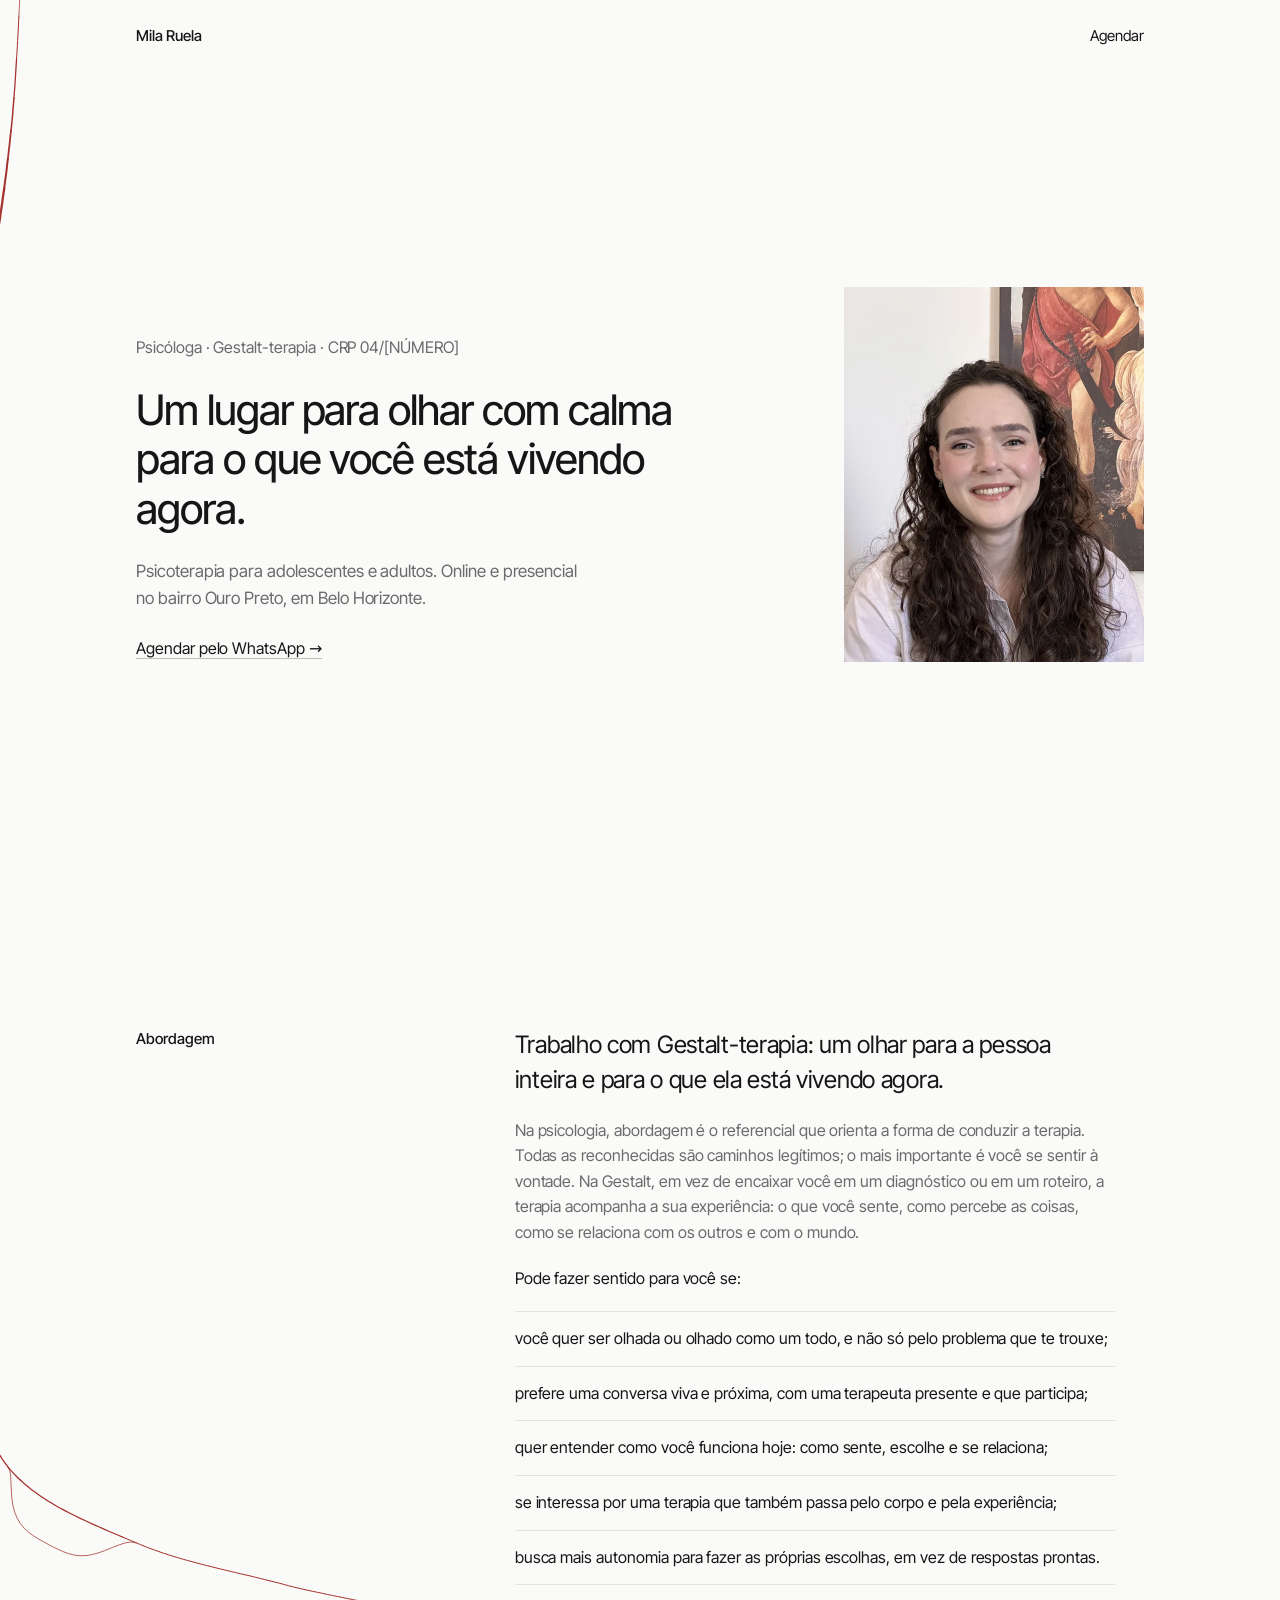
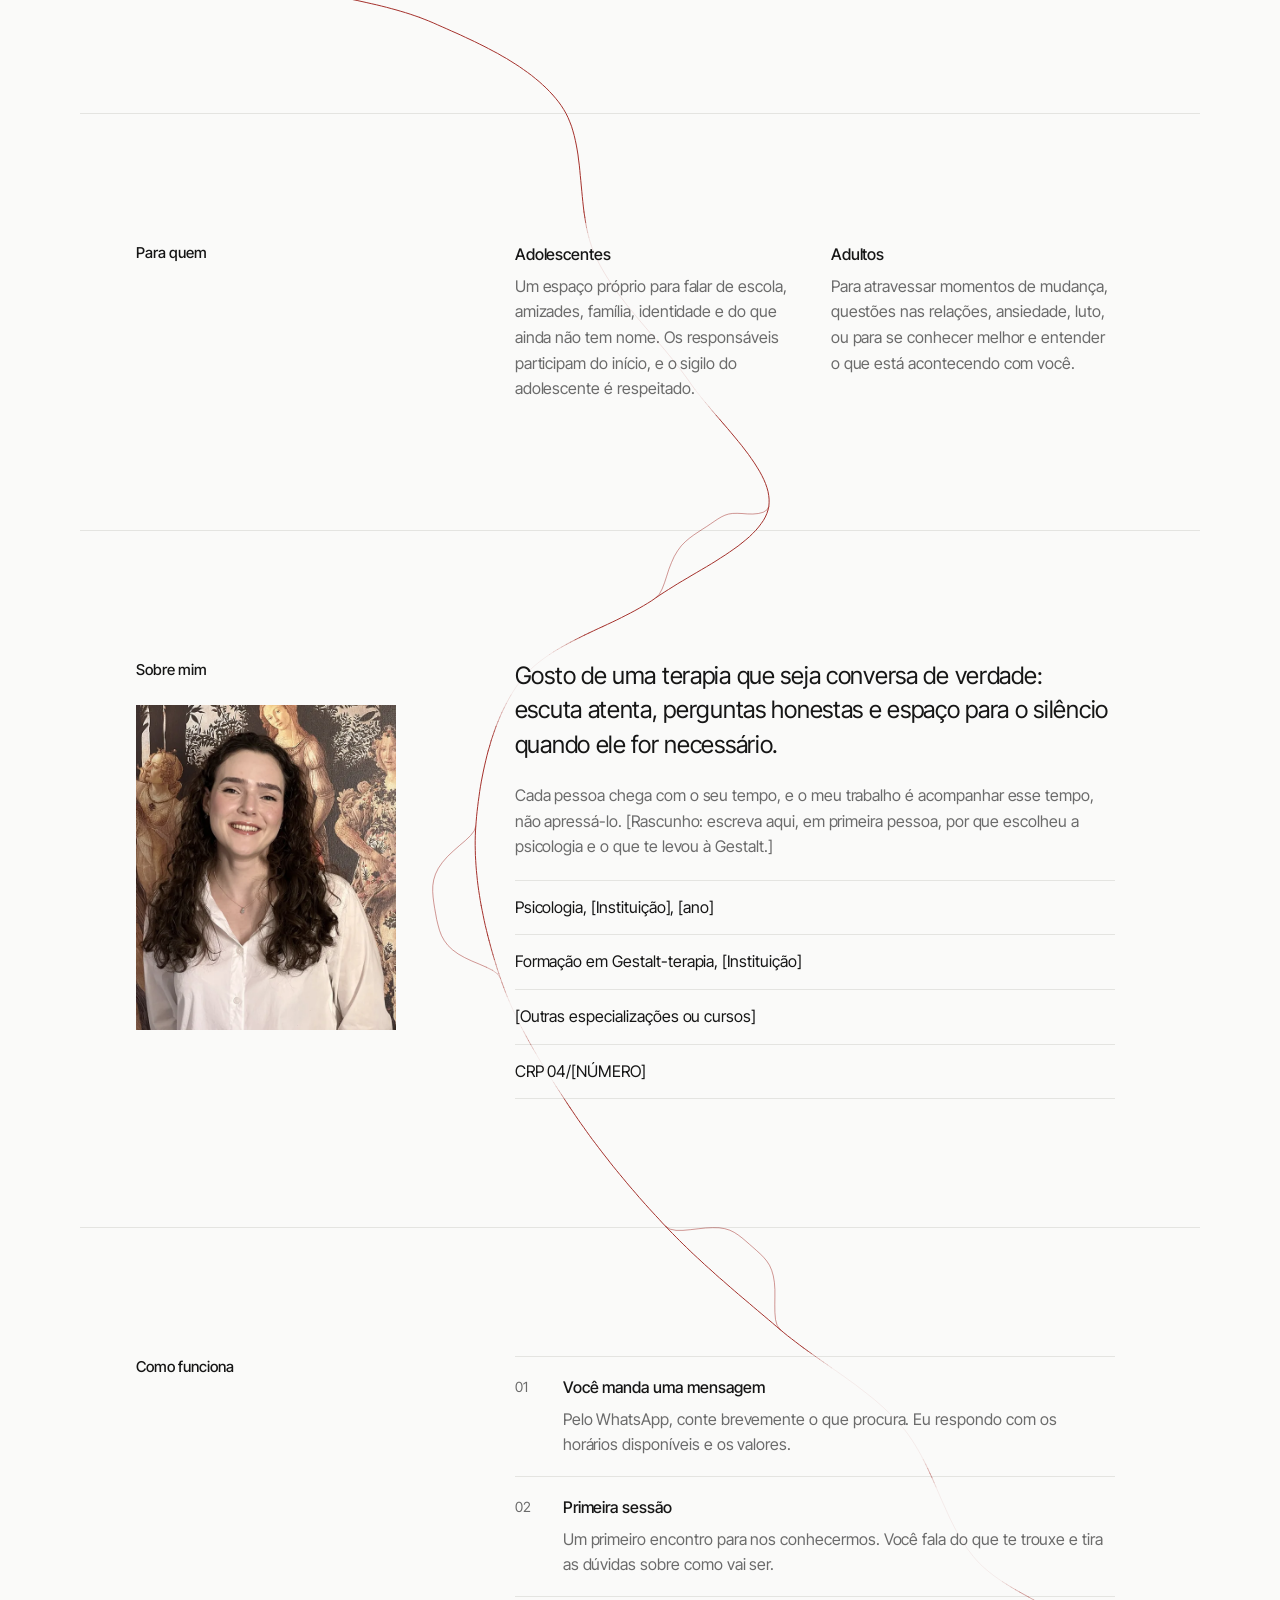
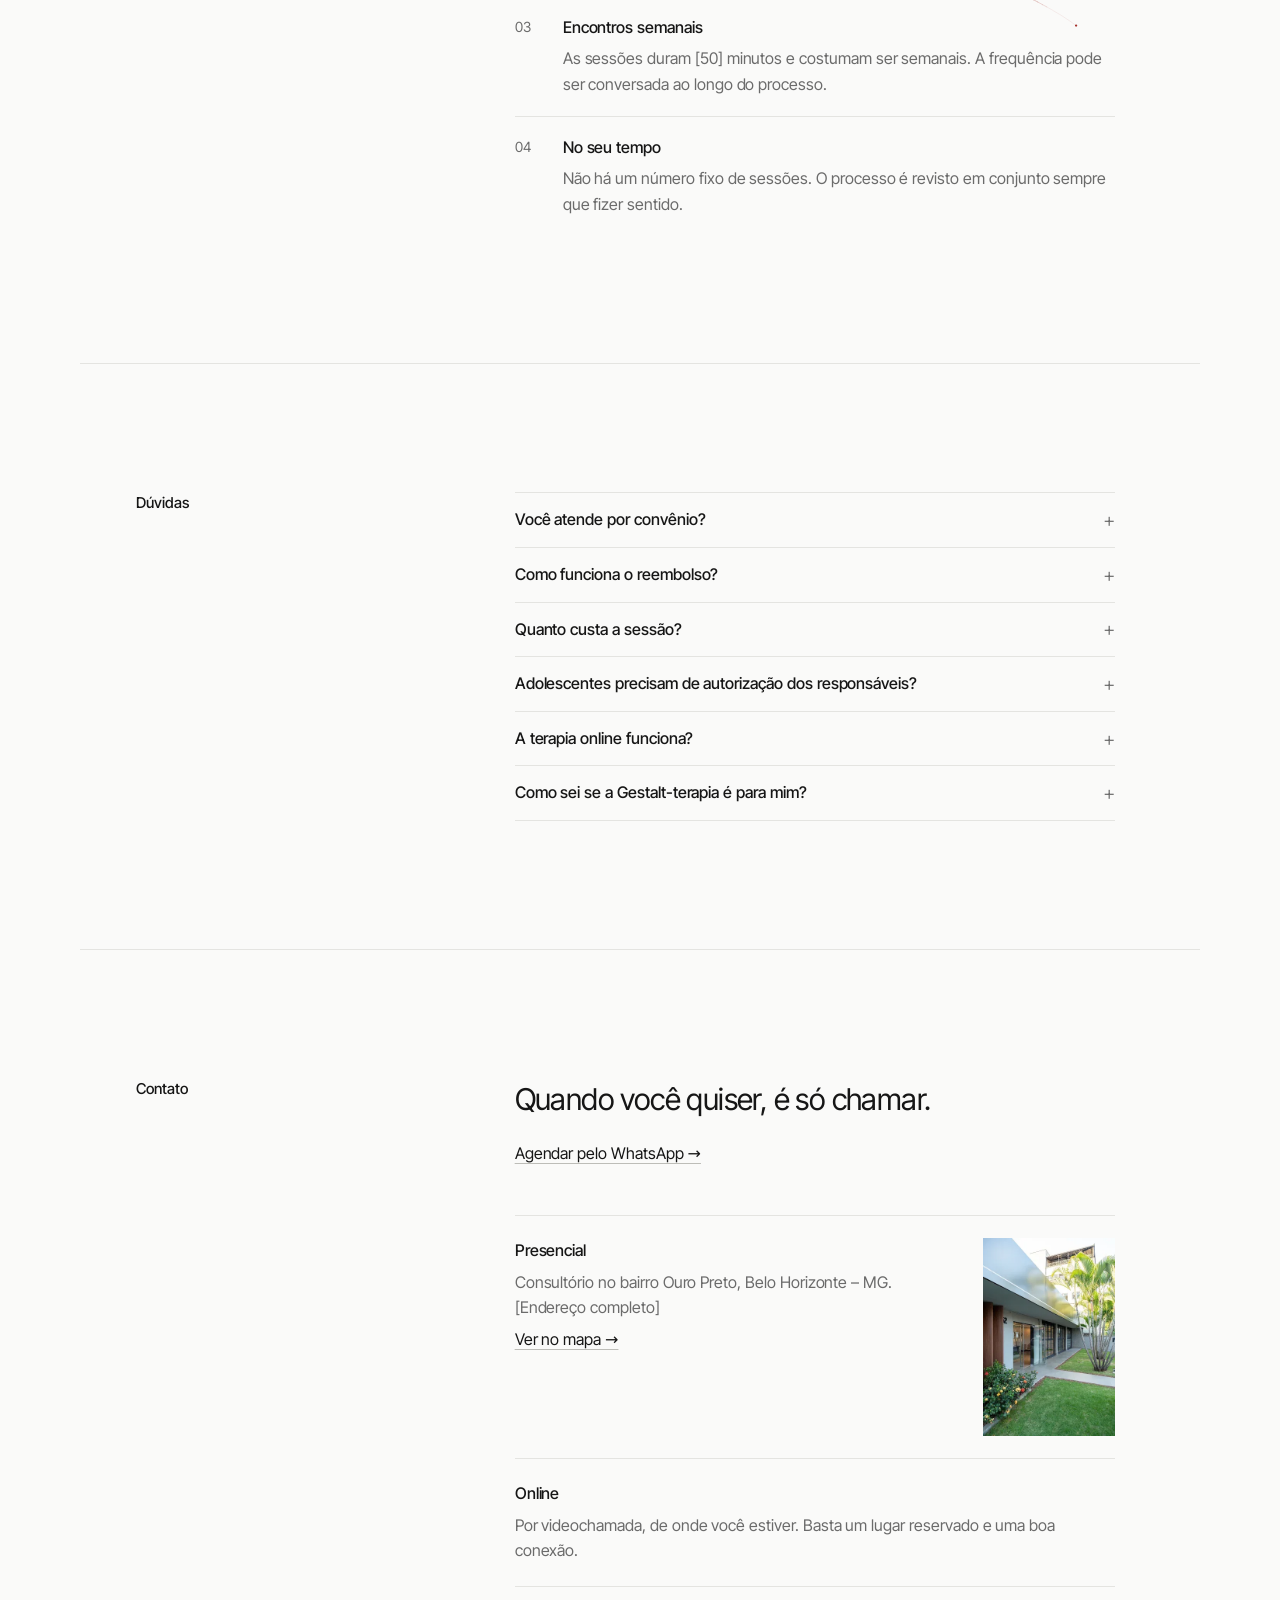
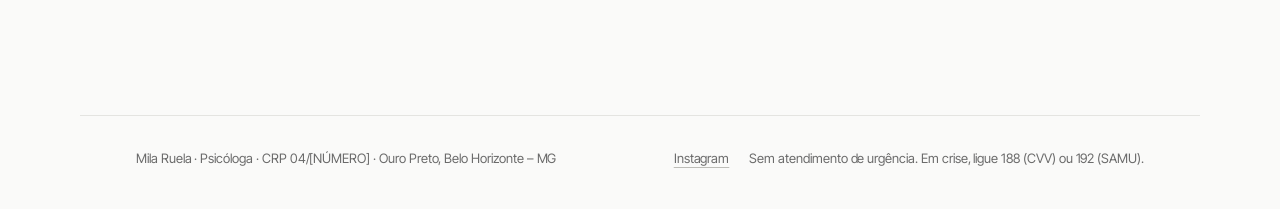
==== commit 396dda96: "Força o navegador a baixar o CSS e o JS novos Quem já tinha visitado o site recebia o estilo antigo " ====
--- a/index.html
+++ b/index.html
@@ -17,7 +17,7 @@
   <link rel="icon" href="img/favicon.svg" type="image/svg+xml">
   <link rel="apple-touch-icon" href="img/apple-touch-icon.png">
   <link rel="preload" href="fontes/inter-tight.woff2" as="font" type="font/woff2" crossorigin>
-  <link rel="stylesheet" href="css/estilo.css">
+  <link rel="stylesheet" href="css/estilo.css?v=20261117b">
 
   <script type="application/ld+json">
   {
@@ -218,6 +218,6 @@
   </footer>
 </div>
 
-<script src="js/linha-viva.js" defer></script>
+<script src="js/linha-viva.js?v=20261117b" defer></script>
 </body>
 </html>
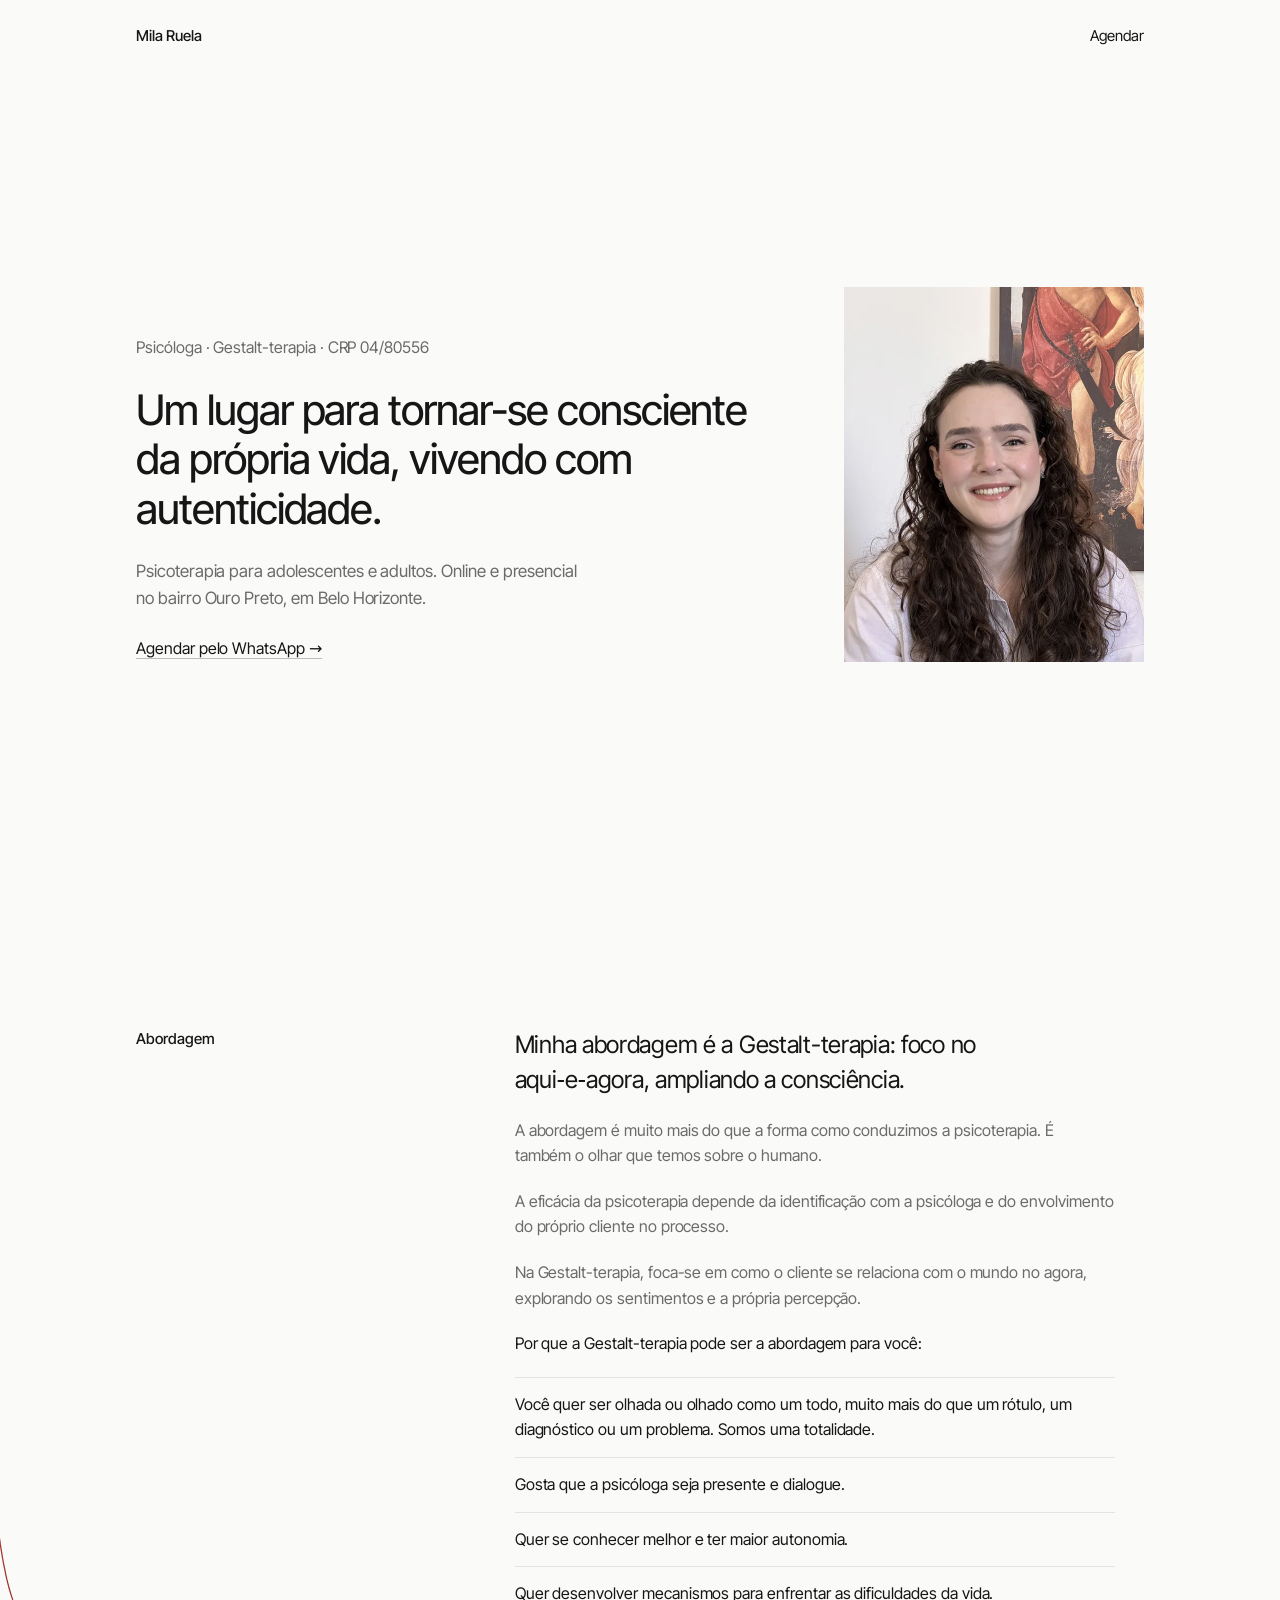
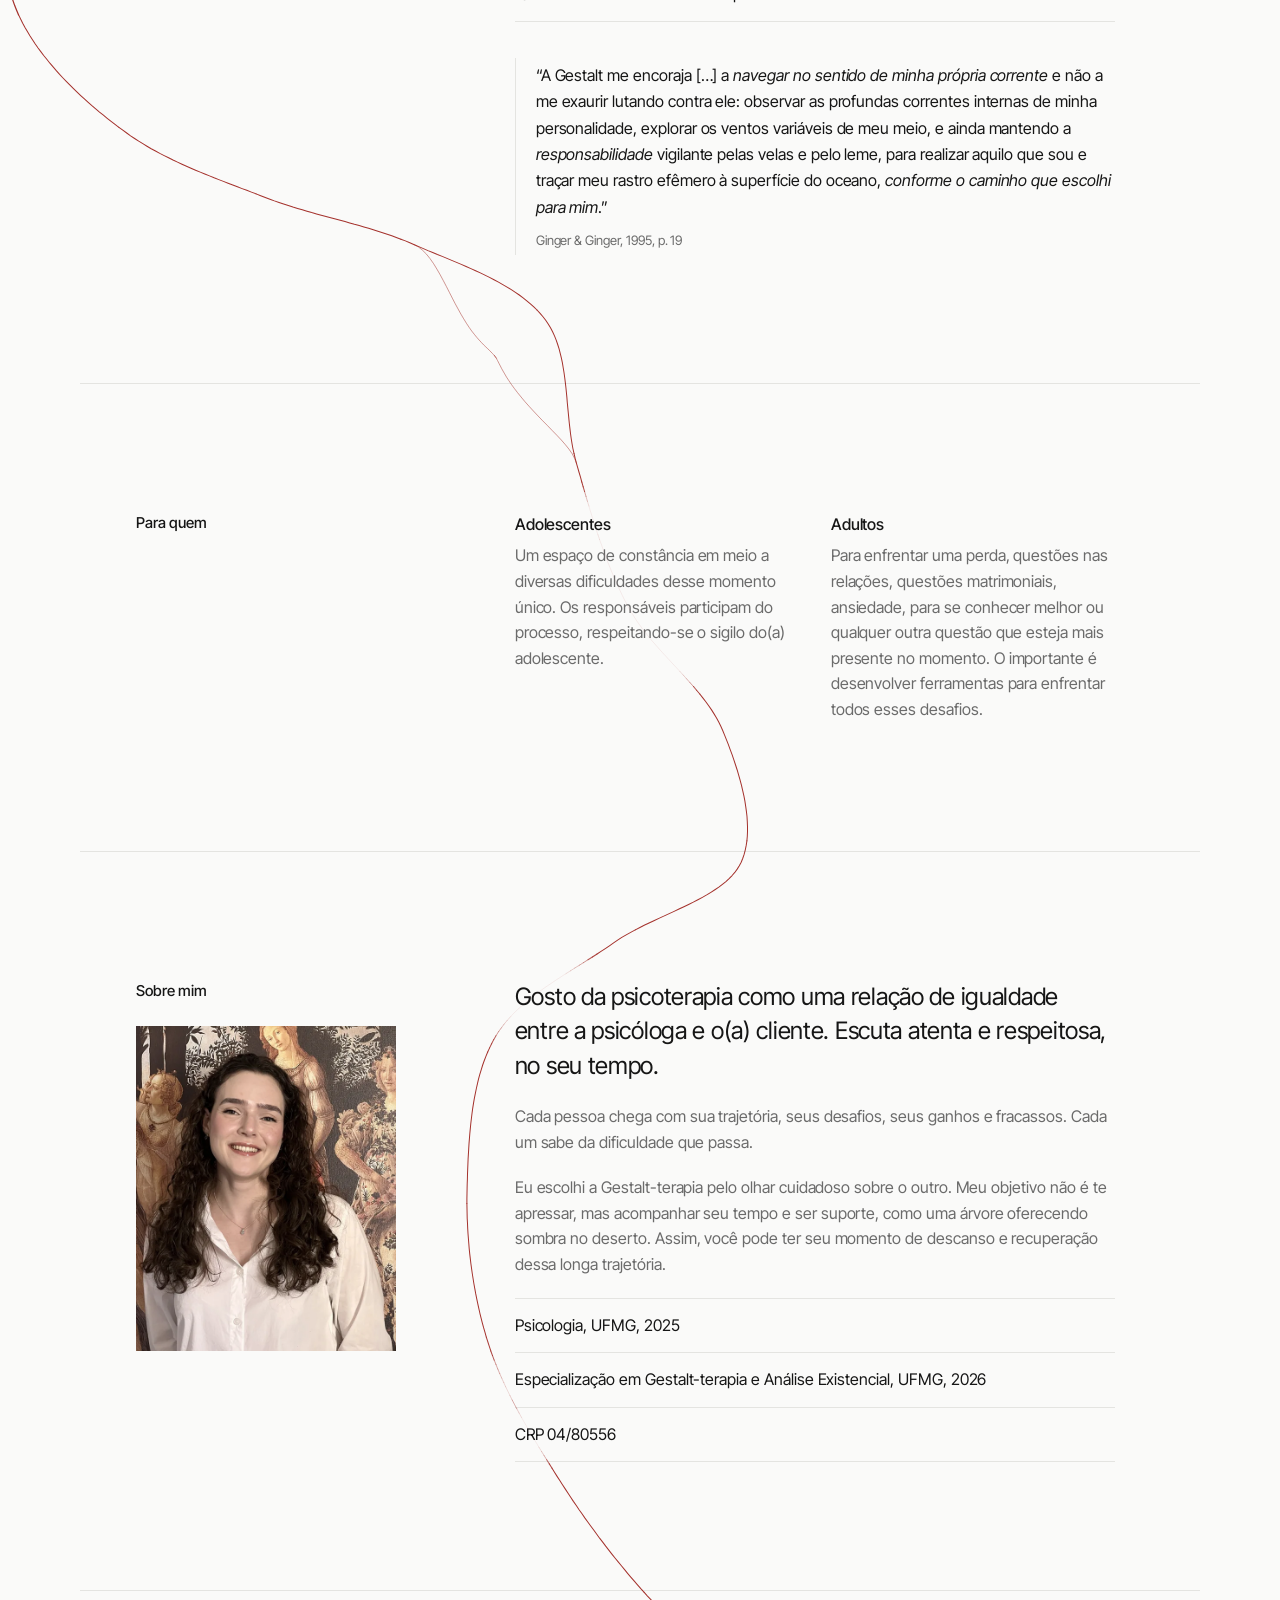
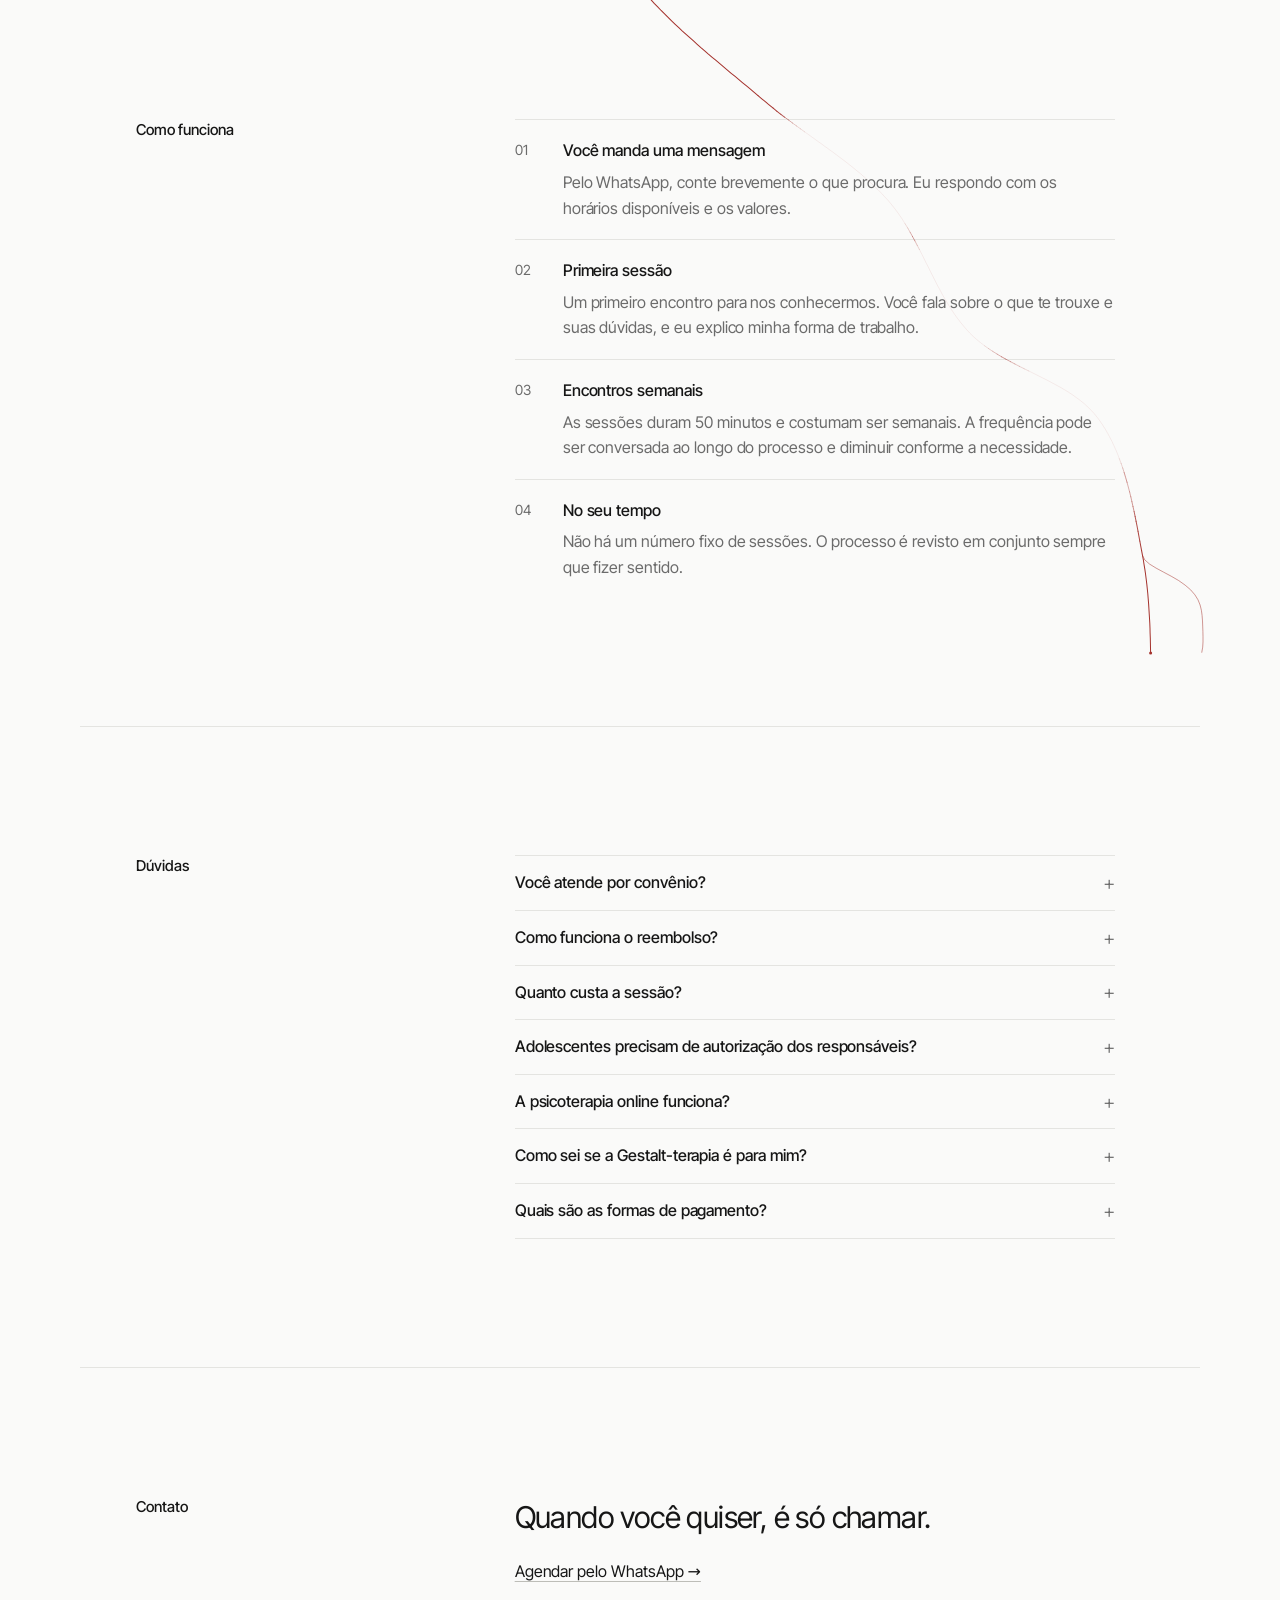
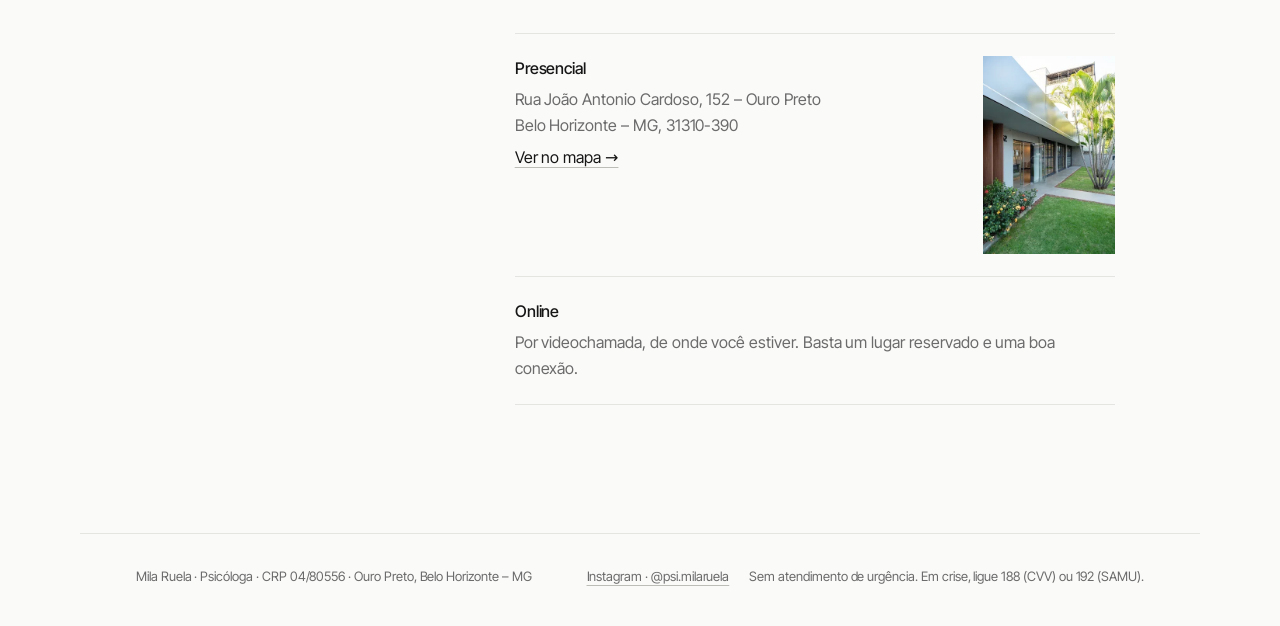
==== commit 039becfa: "Conteúdo revisado pela Mila Novos textos da abertura, abordagem, para quem, sobre mim, como funciona" ====
--- a/index.html
+++ b/index.html
@@ -17,7 +17,7 @@
   <link rel="icon" href="img/favicon.svg" type="image/svg+xml">
   <link rel="apple-touch-icon" href="img/apple-touch-icon.png">
   <link rel="preload" href="fontes/inter-tight.woff2" as="font" type="font/woff2" crossorigin>
-  <link rel="stylesheet" href="css/estilo.css?v=20261117b">
+  <link rel="stylesheet" href="css/estilo.css?v=20261118a">
 
   <script type="application/ld+json">
   {
@@ -26,8 +26,12 @@
     "name": "Mila Ruela · Psicóloga",
     "description": "Psicoterapia em Gestalt-terapia para adolescentes e adultos, online e presencial.",
     "areaServed": "Brasil",
+    "url": "https://lucasdcosendey.github.io/milaruela/",
+    "sameAs": ["https://www.instagram.com/psi.milaruela/"],
     "address": {
       "@type": "PostalAddress",
+      "streetAddress": "Rua João Antonio Cardoso, 152",
+      "postalCode": "31310-390",
       "addressLocality": "Belo Horizonte",
       "addressRegion": "MG",
       "addressCountry": "BR"
@@ -45,7 +49,7 @@
   <header class="cabecalho">
     <div class="container">
       <a class="marca" href="#inicio">Mila Ruela</a>
-      <a href="https://wa.me/55XXXXXXXXXXX?text=Ol%C3%A1%2C%20Mila!%20Vi%20seu%20site%20e%20gostaria%20de%20saber%20sobre%20hor%C3%A1rios." target="_blank" rel="noopener">Agendar</a>
+      <a href="https://api.whatsapp.com/message/SWHYC46HBQ7WG1?autoload=1&amp;app_absent=0" target="_blank" rel="noopener">Agendar</a>
     </div>
   </header>
 
@@ -54,10 +58,10 @@
     <section class="abertura" id="inicio">
       <div class="container">
         <div class="abertura__texto">
-          <p class="cinza">Psicóloga · Gestalt-terapia · CRP 04/[NÚMERO]</p>
-          <h1>Um lugar para olhar com calma para o que você está vivendo agora.</h1>
+          <p class="cinza">Psicóloga · Gestalt-terapia · CRP 04/80556</p>
+          <h1>Um lugar para tornar-se consciente da própria vida, vivendo com autenticidade.</h1>
           <p class="abertura__sub">Psicoterapia para adolescentes e adultos. Online e presencial no bairro Ouro Preto, em Belo Horizonte.</p>
-          <p><a class="seta" href="https://wa.me/55XXXXXXXXXXX?text=Ol%C3%A1%2C%20Mila!%20Vi%20seu%20site%20e%20gostaria%20de%20saber%20sobre%20hor%C3%A1rios." target="_blank" rel="noopener">Agendar pelo WhatsApp →</a></p>
+          <p><a class="seta" href="https://api.whatsapp.com/message/SWHYC46HBQ7WG1?autoload=1&amp;app_absent=0" target="_blank" rel="noopener">Agendar pelo WhatsApp →</a></p>
         </div>
         <figure class="abertura__foto">
           <picture>
@@ -72,16 +76,21 @@
       <div class="container">
         <h2>Abordagem</h2>
         <div class="conteudo">
-          <p class="grande">Trabalho com Gestalt-terapia: um olhar para a pessoa inteira e para o que ela está vivendo agora.</p>
-          <p class="cinza">Na psicologia, abordagem é o referencial que orienta a forma de conduzir a terapia. Todas as reconhecidas são caminhos legítimos; o mais importante é você se sentir à vontade. Na Gestalt, em vez de encaixar você em um diagnóstico ou em um roteiro, a terapia acompanha a sua experiência: o que você sente, como percebe as coisas, como se relaciona com os outros e com o mundo.</p>
-          <p>Pode fazer sentido para você se:</p>
+          <p class="grande">Minha abordagem é a Gestalt-terapia: foco no aqui‑e‑agora, ampliando a consciência.</p>
+          <p class="cinza">A abordagem é muito mais do que a forma como conduzimos a psicoterapia. É também o olhar que temos sobre o humano.</p>
+          <p class="cinza">A eficácia da psicoterapia depende da identificação com a psicóloga e do envolvimento do próprio cliente no processo.</p>
+          <p class="cinza">Na Gestalt-terapia, foca-se em como o cliente se relaciona com o mundo no agora, explorando os sentimentos e a própria percepção.</p>
+          <p>Por que a Gestalt-terapia pode ser a abordagem para você:</p>
           <ul class="lista">
-            <li>você quer ser olhada ou olhado como um todo, e não só pelo problema que te trouxe;</li>
-            <li>prefere uma conversa viva e próxima, com uma terapeuta presente e que participa;</li>
-            <li>quer entender como você funciona hoje: como sente, escolhe e se relaciona;</li>
-            <li>se interessa por uma terapia que também passa pelo corpo e pela experiência;</li>
-            <li>busca mais autonomia para fazer as próprias escolhas, em vez de respostas prontas.</li>
+            <li>Você quer ser olhada ou olhado como um todo, muito mais do que um rótulo, um diagnóstico ou um problema. Somos uma totalidade.</li>
+            <li>Gosta que a psicóloga seja presente e dialogue.</li>
+            <li>Quer se conhecer melhor e ter maior autonomia.</li>
+            <li>Quer desenvolver mecanismos para enfrentar as dificuldades da vida.</li>
           </ul>
+          <blockquote class="citacao">
+            <p>“A Gestalt me encoraja […] a <em>navegar no sentido de minha própria corrente</em> e não a me exaurir lutando contra ele: observar as profundas correntes internas de minha personalidade, explorar os ventos variáveis de meu meio, e ainda mantendo a <em>responsabilidade</em> vigilante pelas velas e pelo leme, para realizar aquilo que sou e traçar meu rastro efêmero à superfície do oceano, <em>conforme o caminho que escolhi para mim</em>.”</p>
+            <footer class="cinza">Ginger &amp; Ginger, 1995, p. 19</footer>
+          </blockquote>
         </div>
       </div>
     </section>
@@ -93,11 +102,11 @@
           <div class="pares">
             <div>
               <h3>Adolescentes</h3>
-              <p class="cinza">Um espaço próprio para falar de escola, amizades, família, identidade e do que ainda não tem nome. Os responsáveis participam do início, e o sigilo do adolescente é respeitado.</p>
+              <p class="cinza">Um espaço de constância em meio a diversas dificuldades desse momento único. Os responsáveis participam do processo, respeitando-se o sigilo do(a) adolescente.</p>
             </div>
             <div>
               <h3>Adultos</h3>
-              <p class="cinza">Para atravessar momentos de mudança, questões nas relações, ansiedade, luto, ou para se conhecer melhor e entender o que está acontecendo com você.</p>
+              <p class="cinza">Para enfrentar uma perda, questões nas relações, questões matrimoniais, ansiedade, para se conhecer melhor ou qualquer outra questão que esteja mais presente no momento. O importante é desenvolver ferramentas para enfrentar todos esses desafios.</p>
             </div>
           </div>
         </div>
@@ -116,13 +125,13 @@
           </figure>
         </div>
         <div class="conteudo">
-          <p class="grande">Gosto de uma terapia que seja conversa de verdade: escuta atenta, perguntas honestas e espaço para o silêncio quando ele for necessário.</p>
-          <p class="cinza">Cada pessoa chega com o seu tempo, e o meu trabalho é acompanhar esse tempo, não apressá-lo. [Rascunho: escreva aqui, em primeira pessoa, por que escolheu a psicologia e o que te levou à Gestalt.]</p>
+          <p class="grande">Gosto da psicoterapia como uma relação de igualdade entre a psicóloga e o(a) cliente. Escuta atenta e respeitosa, no seu tempo.</p>
+          <p class="cinza">Cada pessoa chega com sua trajetória, seus desafios, seus ganhos e fracassos. Cada um sabe da dificuldade que passa.</p>
+          <p class="cinza">Eu escolhi a Gestalt-terapia pelo olhar cuidadoso sobre o outro. Meu objetivo não é te apressar, mas acompanhar seu tempo e ser suporte, como uma árvore oferecendo sombra no deserto. Assim, você pode ter seu momento de descanso e recuperação dessa longa trajetória.</p>
           <ul class="lista">
-            <li>Psicologia, [Instituição], [ano]</li>
-            <li>Formação em Gestalt-terapia, [Instituição]</li>
-            <li>[Outras especializações ou cursos]</li>
-            <li>CRP 04/[NÚMERO]</li>
+            <li>Psicologia, UFMG, 2025</li>
+            <li>Especialização em Gestalt-terapia e Análise Existencial, UFMG, 2026</li>
+            <li>CRP 04/80556</li>
           </ul>
         </div>
       </div>
@@ -134,8 +143,8 @@
         <div class="conteudo">
           <ol class="passos">
             <li><div><h3>Você manda uma mensagem</h3><p class="cinza">Pelo WhatsApp, conte brevemente o que procura. Eu respondo com os horários disponíveis e os valores.</p></div></li>
-            <li><div><h3>Primeira sessão</h3><p class="cinza">Um primeiro encontro para nos conhecermos. Você fala do que te trouxe e tira as dúvidas sobre como vai ser.</p></div></li>
-            <li><div><h3>Encontros semanais</h3><p class="cinza">As sessões duram [50] minutos e costumam ser semanais. A frequência pode ser conversada ao longo do processo.</p></div></li>
+            <li><div><h3>Primeira sessão</h3><p class="cinza">Um primeiro encontro para nos conhecermos. Você fala sobre o que te trouxe e suas dúvidas, e eu explico minha forma de trabalho.</p></div></li>
+            <li><div><h3>Encontros semanais</h3><p class="cinza">As sessões duram 50 minutos e costumam ser semanais. A frequência pode ser conversada ao longo do processo e diminuir conforme a necessidade.</p></div></li>
             <li><div><h3>No seu tempo</h3><p class="cinza">Não há um número fixo de sessões. O processo é revisto em conjunto sempre que fizer sentido.</p></div></li>
           </ol>
         </div>
@@ -149,7 +158,7 @@
           <div>
             <details>
               <summary>Você atende por convênio?<span class="mais" aria-hidden="true">+</span></summary>
-              <p>O atendimento é particular. Emito recibo para cada sessão, que você pode usar para pedir reembolso ao seu plano de saúde. [Confirmar]</p>
+              <p>O atendimento é particular. Emito recibo para cada sessão, que você pode usar para pedir reembolso ao seu plano de saúde.</p>
             </details>
             <details>
               <summary>Como funciona o reembolso?<span class="mais" aria-hidden="true">+</span></summary>
@@ -164,13 +173,17 @@
               <p>Sim. O atendimento de menores de 18 anos começa com uma conversa com os responsáveis, que autorizam o processo. Depois disso, o que é falado nas sessões é sigiloso, dentro do que prevê o Código de Ética da profissão.</p>
             </details>
             <details>
-              <summary>A terapia online funciona?<span class="mais" aria-hidden="true">+</span></summary>
-              <p>A terapia online é regulamentada pelo Conselho Federal de Psicologia e segue as mesmas regras de ética e sigilo do presencial. A escolha é sua.</p>
+              <summary>A psicoterapia online funciona?<span class="mais" aria-hidden="true">+</span></summary>
+              <p>A psicoterapia online é regulamentada pelo Conselho Federal de Psicologia e segue as mesmas regras de ética e sigilo do presencial. Assim como na psicoterapia presencial, os resultados dependem do envolvimento do cliente com o processo.</p>
             </details>
             <details>
               <summary>Como sei se a Gestalt-terapia é para mim?<span class="mais" aria-hidden="true">+</span></summary>
               <p>A melhor forma de saber é experimentando. Na primeira sessão você conhece o jeito de trabalhar e decide, sem compromisso, se quer seguir.</p>
             </details>
+            <details>
+              <summary>Quais são as formas de pagamento?<span class="mais" aria-hidden="true">+</span></summary>
+              <p>O pagamento pode ser feito por Pix ou cartão de crédito.</p>
+            </details>
           </div>
         </div>
       </div>
@@ -181,13 +194,13 @@
         <h2>Contato</h2>
         <div class="conteudo">
           <p class="grande">Quando você quiser, é só chamar.</p>
-          <p><a class="seta" href="https://wa.me/55XXXXXXXXXXX?text=Ol%C3%A1%2C%20Mila!%20Vi%20seu%20site%20e%20gostaria%20de%20saber%20sobre%20hor%C3%A1rios." target="_blank" rel="noopener">Agendar pelo WhatsApp →</a></p>
+          <p><a class="seta" href="https://api.whatsapp.com/message/SWHYC46HBQ7WG1?autoload=1&amp;app_absent=0" target="_blank" rel="noopener">Agendar pelo WhatsApp →</a></p>
           <ul class="locais">
             <li>
               <div class="locais__texto">
                 <h3>Presencial</h3>
-                <p class="cinza">Consultório no bairro Ouro Preto, Belo Horizonte – MG.<br>[Endereço completo]</p>
-                <p><a class="seta" href="https://www.google.com/maps/search/?api=1&amp;query=Ouro+Preto%2C+Belo+Horizonte+MG" target="_blank" rel="noopener">Ver no mapa →</a></p>
+                <p class="cinza">Rua João Antonio Cardoso, 152 – Ouro Preto<br>Belo Horizonte – MG, 31310-390</p>
+                <p><a class="seta" href="https://www.google.com/maps/search/?api=1&amp;query=Rua+Jo%C3%A3o+Antonio+Cardoso%2C+152%2C+Ouro+Preto%2C+Belo+Horizonte+MG%2C+31310-390" target="_blank" rel="noopener">Ver no mapa →</a></p>
               </div>
               <picture>
                 <source type="image/webp" srcset="img/clinica-fachada-340.webp">
@@ -209,15 +222,15 @@
 
   <footer class="rodape">
     <div class="container">
-      <p>Mila Ruela · Psicóloga · CRP 04/[NÚMERO] · Ouro Preto, Belo Horizonte – MG</p>
+      <p>Mila Ruela · Psicóloga · CRP 04/80556 · Ouro Preto, Belo Horizonte – MG</p>
       <ul>
-        <li><a href="https://instagram.com/[usuario]" target="_blank" rel="noopener">Instagram</a></li>
+        <li><a href="https://www.instagram.com/psi.milaruela/" target="_blank" rel="noopener">Instagram · @psi.milaruela</a></li>
         <li>Sem atendimento de urgência. Em crise, ligue 188 (CVV) ou 192 (SAMU).</li>
       </ul>
     </div>
   </footer>
 </div>
 
-<script src="js/linha-viva.js?v=20261117b" defer></script>
+<script src="js/linha-viva.js?v=20261118a" defer></script>
 </body>
 </html>
--- a/css/estilo.css
+++ b/css/estilo.css
@@ -9,6 +9,13 @@
   src: url("../fontes/inter-tight.woff2") format("woff2");
   font-weight: 100 900;
   font-style: normal;
+  font-display: swap;
+}
+@font-face {
+  font-family: "Inter Tight";
+  src: url("../fontes/inter-tight-italico.woff2") format("woff2");
+  font-weight: 100 900;
+  font-style: italic;
   font-display: swap;
 }
 
@@ -121,6 +128,13 @@
   .abertura__foto { justify-self: start; max-width: 240px; }
 }
 
+/* ---------- citação ---------- */
+
+.citacao { margin: 16px 0 0; padding: 4px 0 4px 20px; border-left: 1px solid var(--fio); display: flex; flex-direction: column; gap: 10px; }
+.citacao p { font-size: 16px; line-height: 1.65; color: var(--texto); }
+.citacao em { font-style: italic; }
+.citacao footer { font-size: 13px; }
+
 /* ---------- listas ---------- */
 
 .lista { display: flex; flex-direction: column; }
